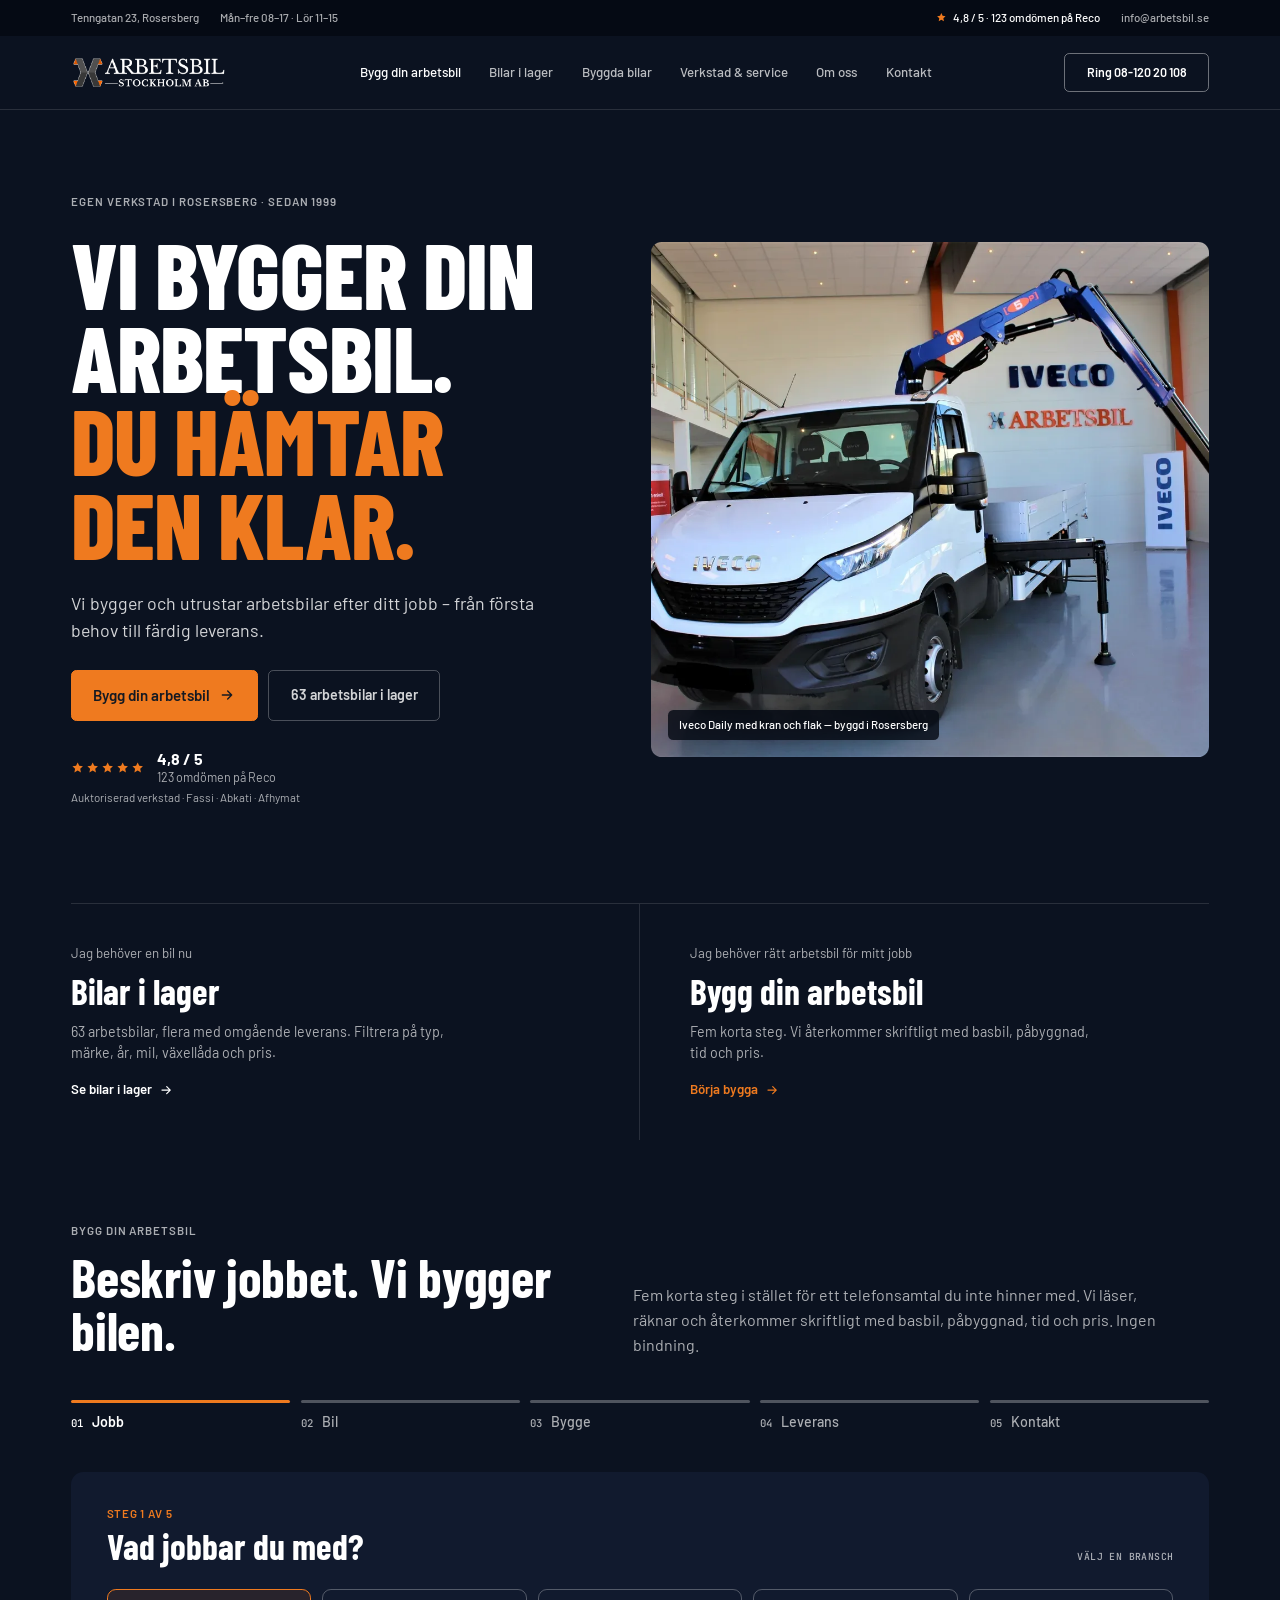
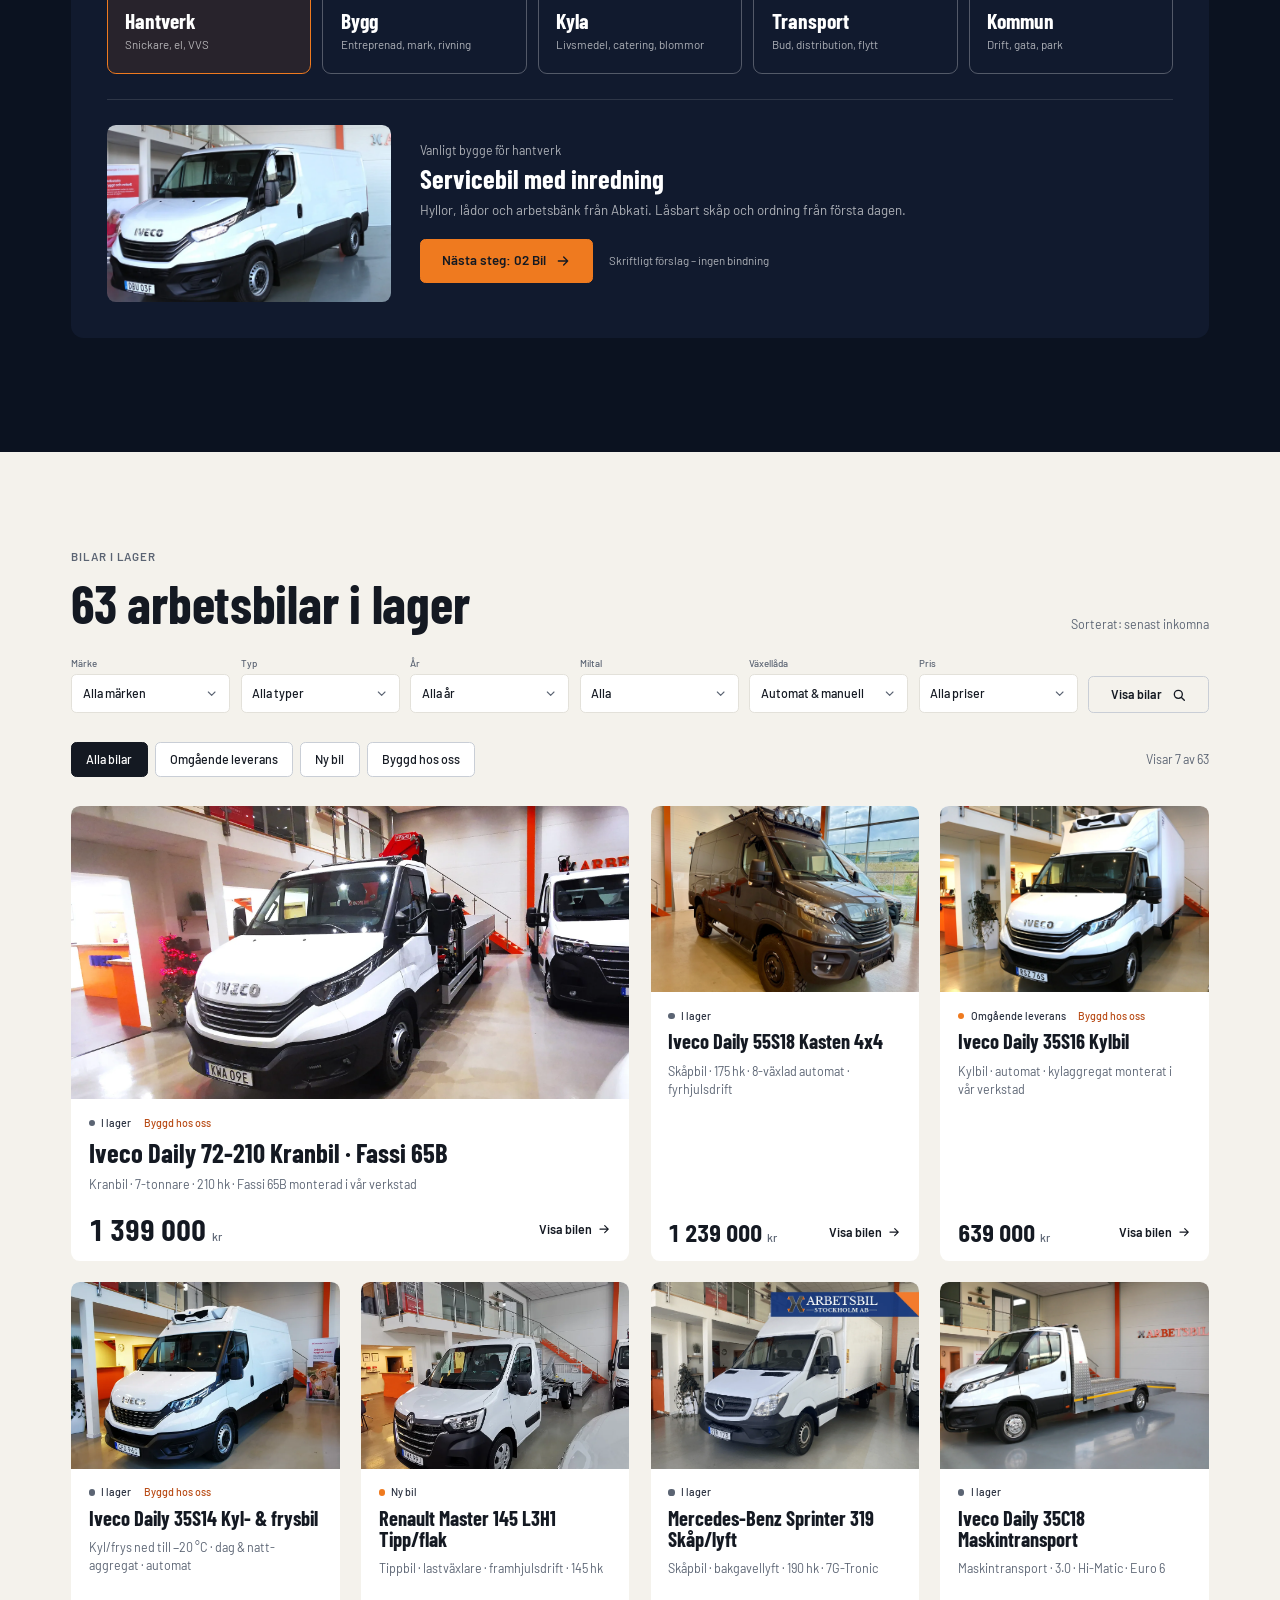
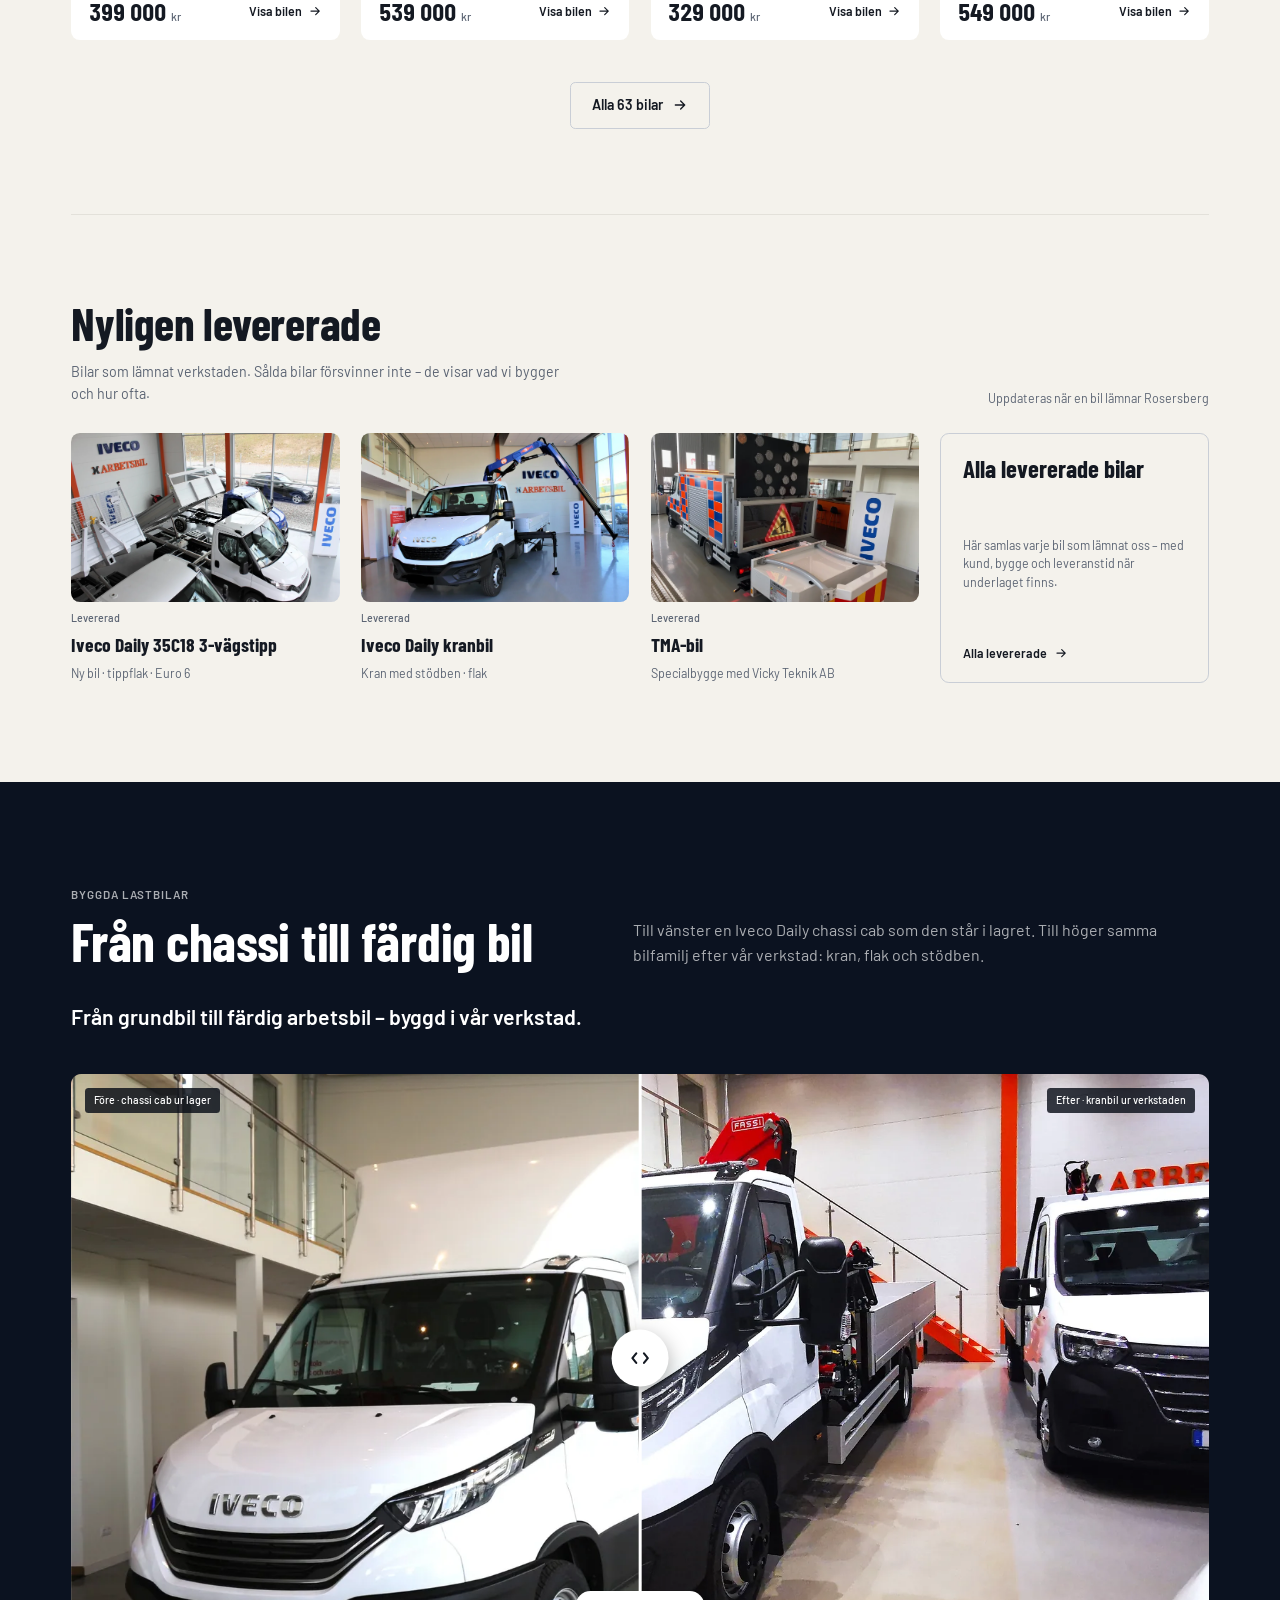
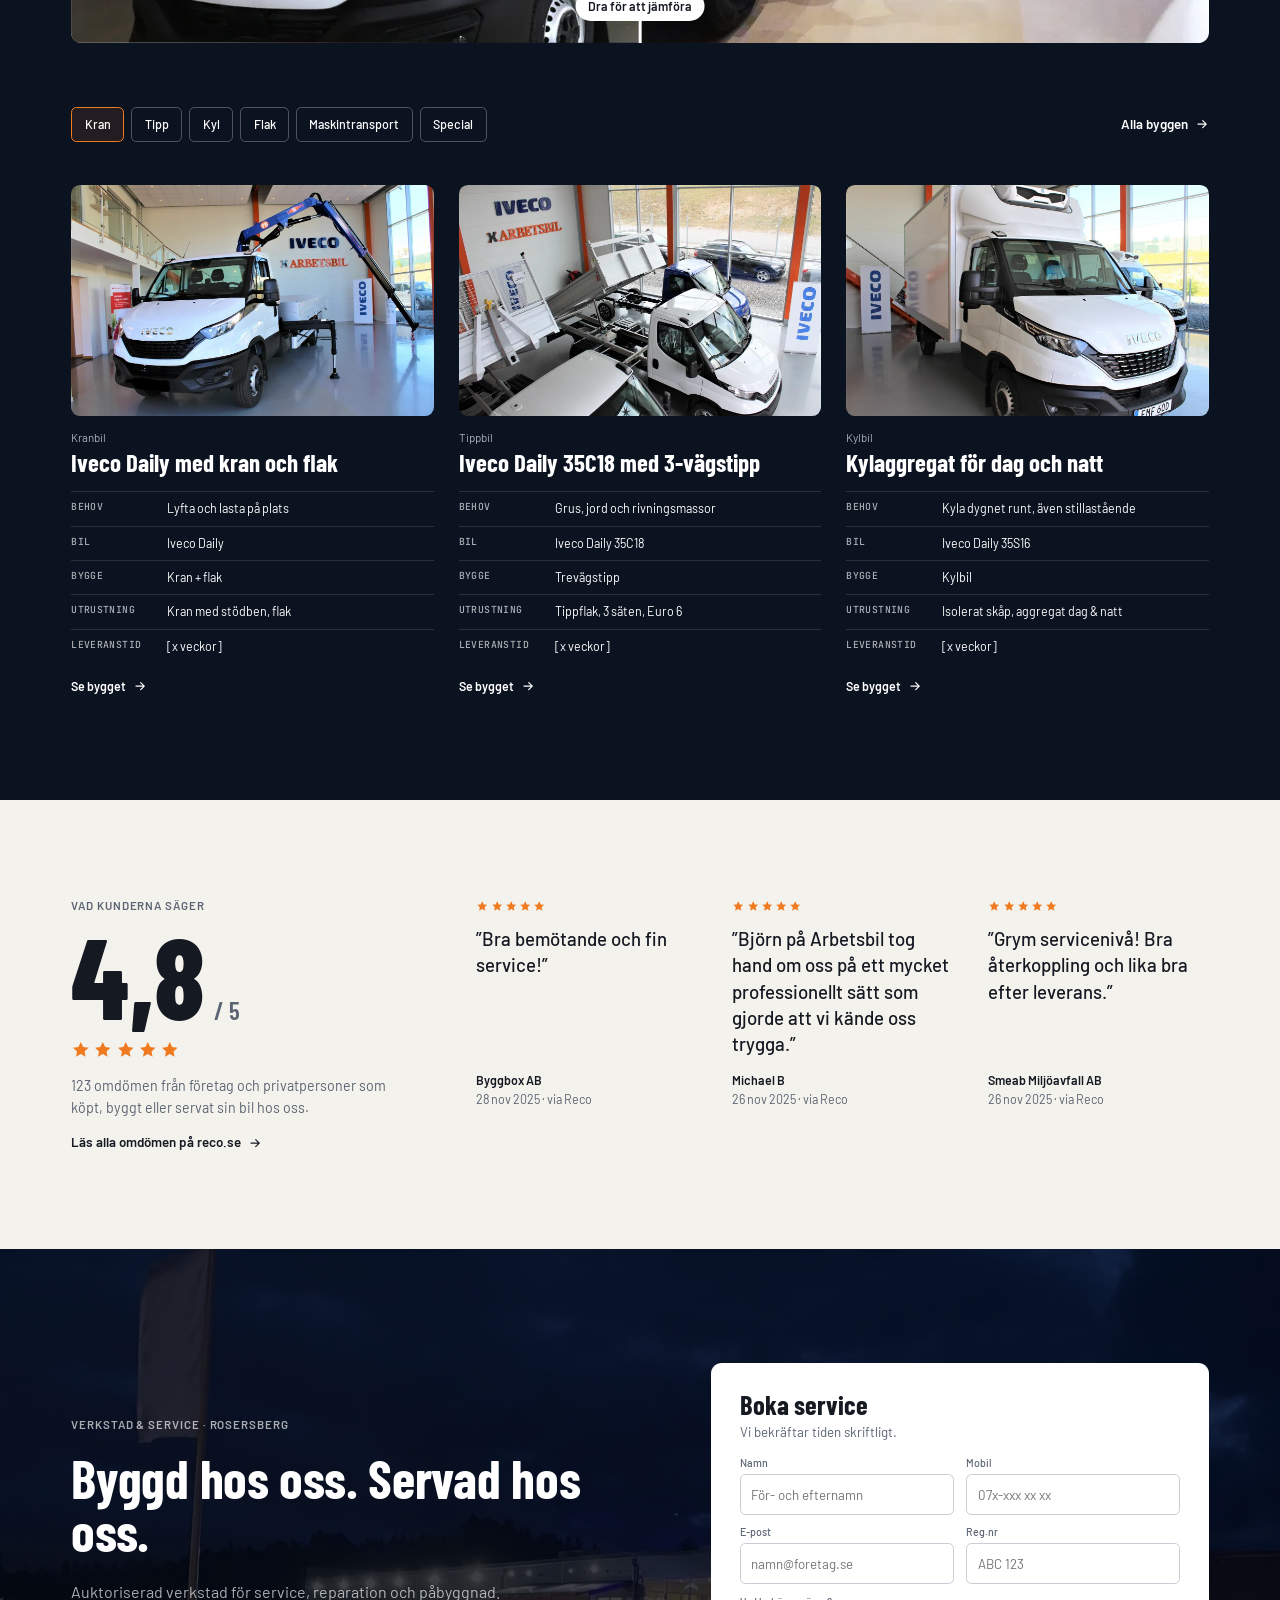
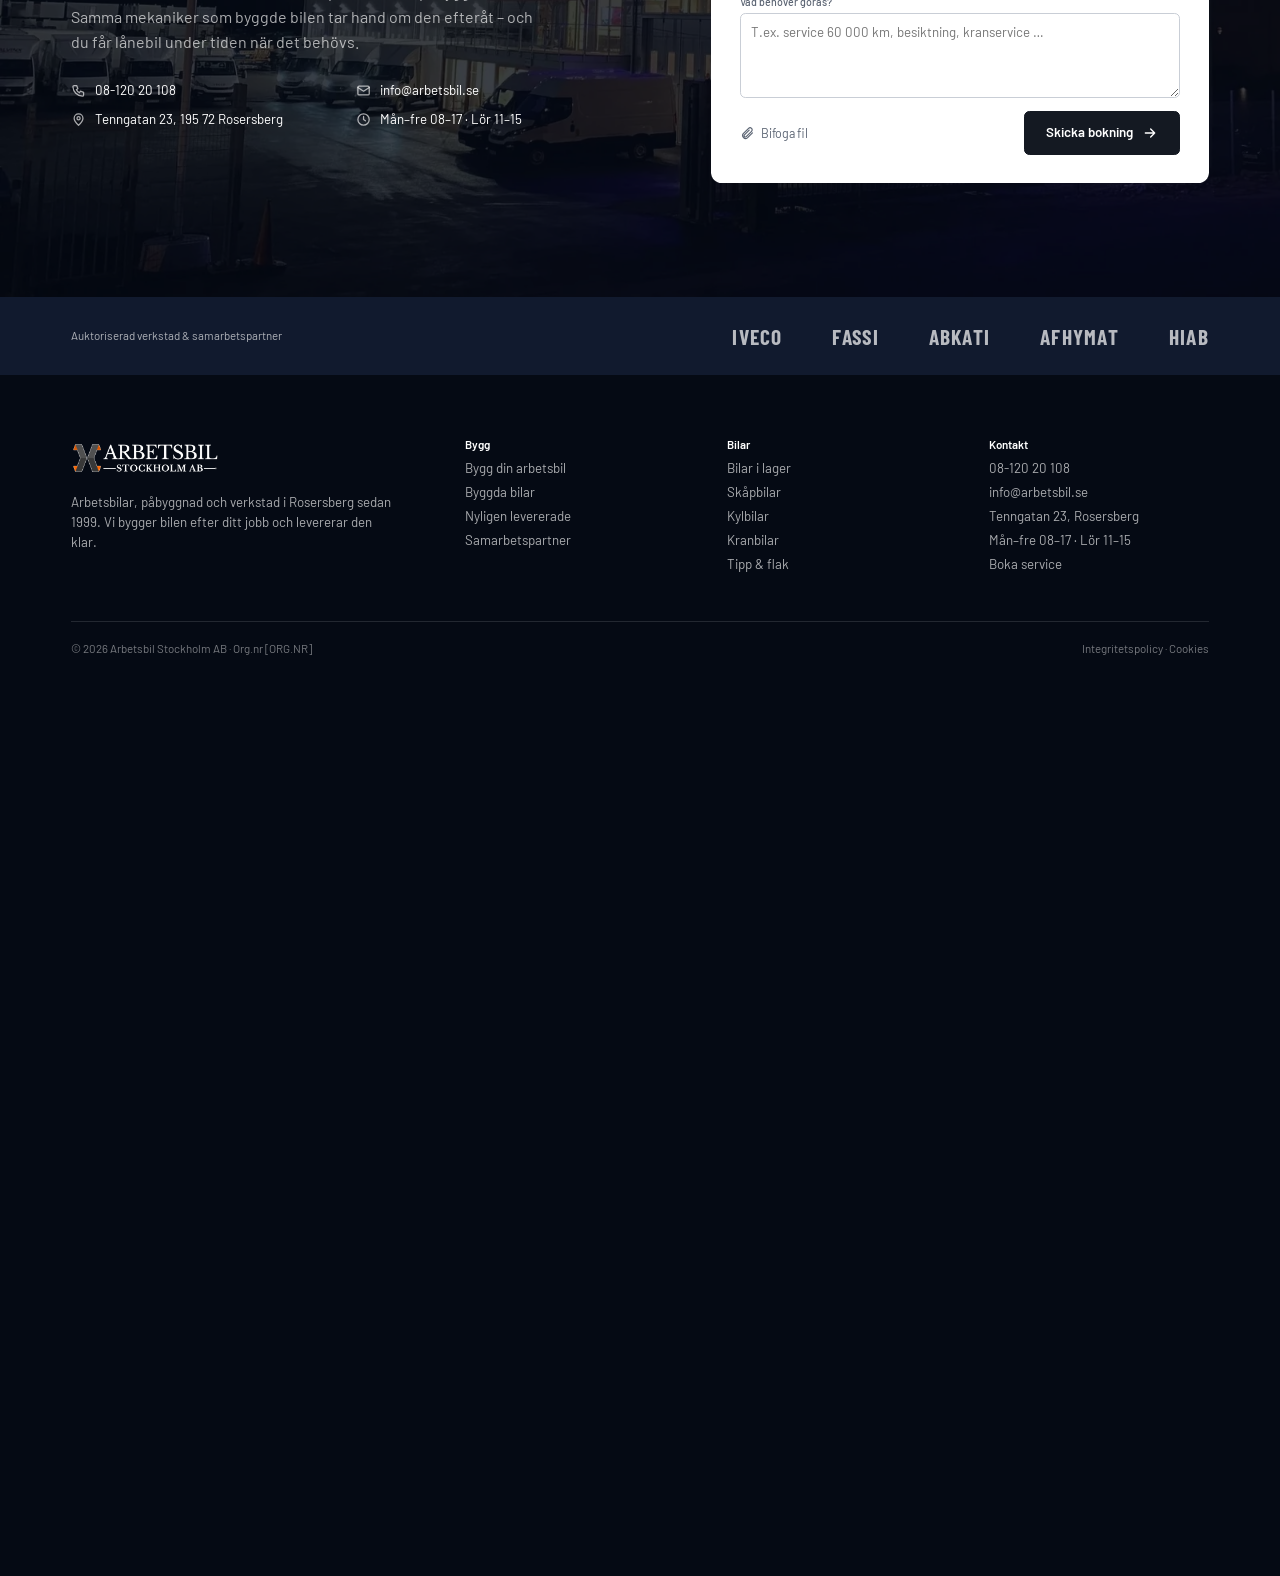
==== index.html @ fb9b5afd "Add Arbetsbil Stockholm concept prototype Static click-through prototype exported from the design ca" ====
<!doctype html>
<html lang="sv" data-w="1440" data-fit="max1">
<head>
<meta charset="utf-8">
<meta name="viewport" content="width=device-width, initial-scale=1">
<meta name="robots" content="noindex, nofollow">
<link rel="icon" href="data:,">
<title>Arbetsbil Stockholm – koncept</title>
<script>if(matchMedia('(max-width: 760px)').matches&&location.search.indexOf('desktop')<0)location.replace('mobil.html'+location.hash);</script>
<link href="https://fonts.googleapis.com/css2?family=Barlow+Condensed:wght@600;700;800&amp;family=Barlow:wght@400;500;600;700&amp;family=JetBrains+Mono:wght@500&amp;display=swap" rel="stylesheet">
<style>
body{margin:0;font-family:Barlow, 'Helvetica Neue', Arial, sans-serif;background:#0b1220;color:#fff;-webkit-font-smoothing:antialiased}
a{color:inherit;text-decoration:none}a:hover{color:#ef7a1f}
button{font-family:inherit;cursor:pointer}input,select,textarea{font-family:inherit}
.root>*{flex-shrink:0}.root>.grow{flex-grow:1}
.tile{min-height:96px;padding:18px 20px;border-radius:10px;border:1px solid rgba(255,255,255,0.28);background:transparent;color:#fff;text-align:left;display:flex;flex-direction:column;gap:6px;justify-content:center}
.tile:hover{border-color:#fff}.tile.on{border-color:#ef7a1f;background:rgba(239,122,31,0.10)}
.tile .t{font:700 24px/1 'Barlow Condensed', 'Arial Narrow', sans-serif}.tile .d{font:400 13px/1.4 Barlow, 'Helvetica Neue', Arial, sans-serif;color:rgba(255,255,255,0.66)}
.chip{height:40px;padding:0 16px;border-radius:6px;border:1px solid #c9ced6;background:#fff;color:#141922;font:500 14px/1 Barlow, 'Helvetica Neue', Arial, sans-serif;display:inline-flex;align-items:center;gap:8px;white-space:nowrap}
.chip:hover{border-color:#141922}.chip.on{background:#141922;border-color:#141922;color:#fff}
.mchip{height:40px;padding:0 14px;border-radius:6px;border:1px solid rgba(255,255,255,0.28);background:transparent;color:#fff;font:500 14px/1 Barlow, 'Helvetica Neue', Arial, sans-serif;display:inline-flex;align-items:center;white-space:nowrap}
.mchip.on{border-color:#ef7a1f;background:rgba(239,122,31,0.12)}
.lchip{height:38px;padding:0 14px;border-radius:6px;border:1px solid #c9ced6;background:#fff;color:#141922;font:500 13px/1 Barlow, 'Helvetica Neue', Arial, sans-serif;display:inline-flex;align-items:center;white-space:nowrap}
.lchip.on{background:#141922;border-color:#141922;color:#fff}
.cmp{-webkit-appearance:none;appearance:none;position:absolute;inset:0;width:100%;height:100%;opacity:0;background:transparent;margin:0;cursor:ew-resize;z-index:2}
</style>
<style>body{margin:0;display:flex;justify-content:center;background:#050a14}</style>
</head>
<body>
<div class="root" style="width: 1440px; height: 7976px; background: #050a14; display: flex; flex-direction: column; overflow: hidden; font-family: Barlow, 'Helvetica Neue', Arial, sans-serif;"><div style="height: 40px; background: #050a14; color: rgba(255,255,255,0.66); display: flex; align-items: center; justify-content: space-between; padding: 0 80px; font: 500 13px/1 Barlow, 'Helvetica Neue', Arial, sans-serif; box-sizing: border-box;"><div style="display: flex; gap: 24px; align-items: center;"><span>Tenngatan 23, Rosersberg</span><span>Mån–fre 08–17 · Lör 11–15</span></div><div style="display: flex; gap: 24px; align-items: center;"><span style="display: inline-flex; gap: 7px; align-items: center; color: #fff;"><svg width="12" height="12" viewBox="0 0 24 24" fill="#ef7a1f" aria-hidden="true"><path d="M12 2.5l2.9 6.1 6.6.8-4.9 4.6 1.3 6.6L12 17.3l-5.9 3.3 1.3-6.6L2.5 9.4l6.6-.8z"/></svg> 4,8 / 5 · 123 omdömen på Reco</span><a href="#">info@arbetsbil.se</a></div></div><div style="height: 84px; background: #0b1220; display: flex; align-items: center; justify-content: space-between; padding: 0 80px; box-sizing: border-box; border-bottom: 1px solid rgba(255,255,255,0.12);"><a href="#" style="display: inline-flex; align-items: center;"><img src="img/logo.png" alt="Arbetsbil Stockholm AB" style="height: 44px; width: auto; display: block;"></a><nav style="display: flex; gap: 32px; align-items: center;"><a href="#" style="color: #fff; font: 500 15px/1 Barlow, 'Helvetica Neue', Arial, sans-serif;">Bygg din arbetsbil</a><a href="#" style="color: rgba(255,255,255,0.72); font: 500 15px/1 Barlow, 'Helvetica Neue', Arial, sans-serif;">Bilar i lager</a><a href="#" style="color: rgba(255,255,255,0.72); font: 500 15px/1 Barlow, 'Helvetica Neue', Arial, sans-serif;">Byggda bilar</a><a href="#" style="color: rgba(255,255,255,0.72); font: 500 15px/1 Barlow, 'Helvetica Neue', Arial, sans-serif;">Verkstad &amp; service</a><a href="#" style="color: rgba(255,255,255,0.72); font: 500 15px/1 Barlow, 'Helvetica Neue', Arial, sans-serif;">Om oss</a><a href="#" style="color: rgba(255,255,255,0.72); font: 500 15px/1 Barlow, 'Helvetica Neue', Arial, sans-serif;">Kontakt</a></nav><a href="#" style="display: inline-flex; align-items: center; justify-content: center; gap: 10px; height: 44px; padding: 0 24px; border-radius: 6px; font: 600 14px/1 Barlow, 'Helvetica Neue', Arial, sans-serif; box-sizing: border-box; background: transparent; color: #fff; border: 1px solid rgba(255,255,255,0.4);">Ring 08-120 20 108</a></div><section style="background: #0b1220; padding: 96px 80px 112px; box-sizing: border-box; position: relative; "><div style="display: grid; grid-template-columns: 580px minmax(0, 1fr); gap: 72px; align-items: center;"><div style="display: flex; flex-direction: column; gap: 28px;"><div style="font: 600 13px/1 Barlow, 'Helvetica Neue', Arial, sans-serif; letter-spacing: 0.08em; text-transform: uppercase; color: rgba(255,255,255,0.66);">Egen verkstad i Rosersberg · sedan 1999</div><h1 style="margin: 0; font: 800 104px/0.9 'Barlow Condensed', 'Arial Narrow', sans-serif; text-transform: uppercase; letter-spacing: -0.01em; color: #fff;">Vi bygger din arbetsbil.<br><span style="color: #ef7a1f;">Du hämtar den klar.</span></h1><p style="margin: 0; max-width: 540px; font: 400 20px/1.55 Barlow, 'Helvetica Neue', Arial, sans-serif; color: rgba(255,255,255,0.82);">Vi bygger och utrustar arbetsbilar efter ditt jobb – från första behov till färdig leverans.</p><div style="display: flex; gap: 12px;"><a href="#bygg" style="display: inline-flex; align-items: center; justify-content: center; gap: 10px; height: 58px; padding: 0 24px; border-radius: 6px; font: 600 17px/1 Barlow, 'Helvetica Neue', Arial, sans-serif; box-sizing: border-box; background: #ef7a1f; color: #141922; border: 1px solid #ef7a1f;">Bygg din arbetsbil<svg width="18" height="18" viewBox="0 0 24 24" fill="none" stroke="currentColor" stroke-width="2" stroke-linecap="round" stroke-linejoin="round" aria-hidden="true"><path d="M5 12h14M13 6l6 6-6 6"/></svg></a><a href="#lager" style="display: inline-flex; align-items: center; justify-content: center; gap: 10px; height: 58px; padding: 0 24px; border-radius: 6px; font: 600 16px/1 Barlow, 'Helvetica Neue', Arial, sans-serif; box-sizing: border-box; background: transparent; color: rgba(255,255,255,0.82); border: 1px solid rgba(255,255,255,0.26);">63 arbetsbilar i lager</a></div><div style="display: flex; flex-direction: column; gap: 10px; padding-top: 6px;"><div style="display: flex; align-items: center; gap: 14px;"><span style="display: inline-flex; gap: 2px;"><svg width="15" height="15" viewBox="0 0 24 24" fill="#ef7a1f" aria-hidden="true"><path d="M12 2.5l2.9 6.1 6.6.8-4.9 4.6 1.3 6.6L12 17.3l-5.9 3.3 1.3-6.6L2.5 9.4l6.6-.8z"/></svg><svg width="15" height="15" viewBox="0 0 24 24" fill="#ef7a1f" aria-hidden="true"><path d="M12 2.5l2.9 6.1 6.6.8-4.9 4.6 1.3 6.6L12 17.3l-5.9 3.3 1.3-6.6L2.5 9.4l6.6-.8z"/></svg><svg width="15" height="15" viewBox="0 0 24 24" fill="#ef7a1f" aria-hidden="true"><path d="M12 2.5l2.9 6.1 6.6.8-4.9 4.6 1.3 6.6L12 17.3l-5.9 3.3 1.3-6.6L2.5 9.4l6.6-.8z"/></svg><svg width="15" height="15" viewBox="0 0 24 24" fill="#ef7a1f" aria-hidden="true"><path d="M12 2.5l2.9 6.1 6.6.8-4.9 4.6 1.3 6.6L12 17.3l-5.9 3.3 1.3-6.6L2.5 9.4l6.6-.8z"/></svg><svg width="15" height="15" viewBox="0 0 24 24" fill="#ef7a1f" aria-hidden="true"><path d="M12 2.5l2.9 6.1 6.6.8-4.9 4.6 1.3 6.6L12 17.3l-5.9 3.3 1.3-6.6L2.5 9.4l6.6-.8z"/></svg></span><span style="display: flex; flex-direction: column; gap: 4px;"><span style="font: 700 18px/1 Barlow, 'Helvetica Neue', Arial, sans-serif; color: #fff;">4,8 / 5</span><span style="font: 400 14px/1 Barlow, 'Helvetica Neue', Arial, sans-serif; color: rgba(255,255,255,0.66);">123 omdömen på Reco</span></span></div><span style="font: 400 13px/1 Barlow, 'Helvetica Neue', Arial, sans-serif; color: rgba(255,255,255,0.66);">Auktoriserad verkstad · Fassi · Abkati · Afhymat</span></div></div><div style="position: relative; height: 580px; border-radius: 12px; overflow: hidden; background: #000;"><img src="img/case-kran.webp" alt="Iveco Daily med kran och flak i Arbetsbils showroom" style="width: 100%; height: 100%; object-fit: cover; display: block;"><span style="position: absolute; left: 20px; bottom: 20px; background: rgba(5,10,20,0.82); color: #fff; padding: 10px 12px; border-radius: 6px; font: 500 13px/1 Barlow, 'Helvetica Neue', Arial, sans-serif;">Iveco Daily med kran och flak — byggd i Rosersberg</span></div></div></section><section style="background: #0b1220; padding: 0 80px 96px; box-sizing: border-box; position: relative; "><div style="display: grid; grid-template-columns: 1fr 1fr; border-top: 1px solid rgba(255,255,255,0.12);"><a href="#lager" style="display: flex; flex-direction: column; gap: 14px; padding: 48px 56px 48px 0; border-right: 1px solid rgba(255,255,255,0.12); color: #fff;"><span style="font: 400 15px/1 Barlow, 'Helvetica Neue', Arial, sans-serif; color: rgba(255,255,255,0.66);">Jag behöver en bil nu</span><span style="font: 700 40px/1 'Barlow Condensed', 'Arial Narrow', sans-serif;">Bilar i lager</span><span style="font: 400 16px/1.5 Barlow, 'Helvetica Neue', Arial, sans-serif; color: rgba(255,255,255,0.66); max-width: 460px;">63 arbetsbilar, flera med omgående leverans. Filtrera på typ, märke, år, mil, växellåda och pris.</span><span style="margin-top: 8px; display: inline-flex; align-items: center; gap: 8px; font: 600 15px/1 Barlow, 'Helvetica Neue', Arial, sans-serif;">Se bilar i lager <svg width="16" height="16" viewBox="0 0 24 24" fill="none" stroke="currentColor" stroke-width="2" stroke-linecap="round" stroke-linejoin="round" aria-hidden="true"><path d="M5 12h14M13 6l6 6-6 6"/></svg></span></a><a href="#bygg" style="display: flex; flex-direction: column; gap: 14px; padding: 48px 0 48px 56px; color: #fff;"><span style="font: 400 15px/1 Barlow, 'Helvetica Neue', Arial, sans-serif; color: rgba(255,255,255,0.66);">Jag behöver rätt arbetsbil för mitt jobb</span><span style="font: 700 40px/1 'Barlow Condensed', 'Arial Narrow', sans-serif;">Bygg din arbetsbil</span><span style="font: 400 16px/1.5 Barlow, 'Helvetica Neue', Arial, sans-serif; color: rgba(255,255,255,0.66); max-width: 460px;">Fem korta steg. Vi återkommer skriftligt med basbil, påbyggnad, tid och pris.</span><span style="margin-top: 8px; display: inline-flex; align-items: center; gap: 8px; font: 600 15px/1 Barlow, 'Helvetica Neue', Arial, sans-serif; color: #ef7a1f;">Börja bygga <svg width="16" height="16" viewBox="0 0 24 24" fill="none" stroke="currentColor" stroke-width="2" stroke-linecap="round" stroke-linejoin="round" aria-hidden="true"><path d="M5 12h14M13 6l6 6-6 6"/></svg></span></a></div></section><section style="background: #0b1220; padding: 0 80px 128px; box-sizing: border-box; position: relative; "><div id="bygg" style="display: flex; flex-direction: column; gap: 48px;"><div style="display: grid; grid-template-columns: 560px minmax(0, 1fr); gap: 72px; align-items: end;"><div style="display: flex; flex-direction: column; gap: 16px;"><div style="font: 600 13px/1 Barlow, 'Helvetica Neue', Arial, sans-serif; letter-spacing: 0.08em; text-transform: uppercase; color: rgba(255,255,255,0.66);">Bygg din arbetsbil</div><h2 style="margin: 0; font: 700 60px/1 'Barlow Condensed', 'Arial Narrow', sans-serif; letter-spacing: -0.005em; color: #fff;">Beskriv jobbet. Vi bygger bilen.</h2></div><p style="margin: 0; max-width: 620px; font: 400 18px/1.55 Barlow, 'Helvetica Neue', Arial, sans-serif; color: rgba(255,255,255,0.66);">Fem korta steg i stället för ett telefonsamtal du inte hinner med. Vi läser, räknar och återkommer skriftligt med basbil, påbyggnad, tid och pris. Ingen bindning.</p></div><ol aria-label="Steg i byggaren" style="margin: 0; padding: 0; list-style: none; display: grid; grid-template-columns: repeat(5, minmax(0, 1fr)); gap: 12px;"><li style="display: flex; flex-direction: column; gap: 14px;"><span style="height: 3px; border-radius: 2px; background: #ef7a1f;"></span><span style="display: flex; gap: 10px; align-items: baseline; color: #fff;"><span style="font: 500 12px/1 'JetBrains Mono', Consolas, monospace;">01</span><span style="font: 600 16px/1 Barlow, 'Helvetica Neue', Arial, sans-serif;">Jobb</span></span></li><li style="display: flex; flex-direction: column; gap: 14px;"><span style="height: 3px; border-radius: 2px; background: rgba(255,255,255,0.28);"></span><span style="display: flex; gap: 10px; align-items: baseline; color: rgba(255,255,255,0.66);"><span style="font: 500 12px/1 'JetBrains Mono', Consolas, monospace;">02</span><span style="font: 500 16px/1 Barlow, 'Helvetica Neue', Arial, sans-serif;">Bil</span></span></li><li style="display: flex; flex-direction: column; gap: 14px;"><span style="height: 3px; border-radius: 2px; background: rgba(255,255,255,0.28);"></span><span style="display: flex; gap: 10px; align-items: baseline; color: rgba(255,255,255,0.66);"><span style="font: 500 12px/1 'JetBrains Mono', Consolas, monospace;">03</span><span style="font: 500 16px/1 Barlow, 'Helvetica Neue', Arial, sans-serif;">Bygge</span></span></li><li style="display: flex; flex-direction: column; gap: 14px;"><span style="height: 3px; border-radius: 2px; background: rgba(255,255,255,0.28);"></span><span style="display: flex; gap: 10px; align-items: baseline; color: rgba(255,255,255,0.66);"><span style="font: 500 12px/1 'JetBrains Mono', Consolas, monospace;">04</span><span style="font: 500 16px/1 Barlow, 'Helvetica Neue', Arial, sans-serif;">Leverans</span></span></li><li style="display: flex; flex-direction: column; gap: 14px;"><span style="height: 3px; border-radius: 2px; background: rgba(255,255,255,0.28);"></span><span style="display: flex; gap: 10px; align-items: baseline; color: rgba(255,255,255,0.66);"><span style="font: 500 12px/1 'JetBrains Mono', Consolas, monospace;">05</span><span style="font: 500 16px/1 Barlow, 'Helvetica Neue', Arial, sans-serif;">Kontakt</span></span></li></ol><div style="background: #111a2e; border-radius: 14px; padding: 40px; display: flex; flex-direction: column; gap: 28px;"><div style="display: flex; align-items: flex-end; justify-content: space-between; gap: 16px;"><div style="display: flex; flex-direction: column; gap: 10px;"><span style="font: 600 13px/1 Barlow, 'Helvetica Neue', Arial, sans-serif; letter-spacing: 0.06em; text-transform: uppercase; color: #ef7a1f;">Steg 1 av 5</span><span style="font: 700 40px/1 'Barlow Condensed', 'Arial Narrow', sans-serif;">Vad jobbar du med?</span></div><span style="font: 500 11px/1.4 'JetBrains Mono', Consolas, monospace; letter-spacing: 0.04em; color: rgba(255,255,255,0.66);">VÄLJ EN BRANSCH</span></div><div style="display: grid; grid-template-columns: repeat(5, minmax(0, 1fr)); gap: 12px;"><button type="button" class="tile on" data-persona="hantverk"><span class="t">Hantverk</span><span class="d">Snickare, el, VVS</span></button><button type="button" class="tile" data-persona="bygg"><span class="t">Bygg</span><span class="d">Entreprenad, mark, rivning</span></button><button type="button" class="tile" data-persona="kyla"><span class="t">Kyla</span><span class="d">Livsmedel, catering, blommor</span></button><button type="button" class="tile" data-persona="transport"><span class="t">Transport</span><span class="d">Bud, distribution, flytt</span></button><button type="button" class="tile" data-persona="kommun"><span class="t">Kommun</span><span class="d">Drift, gata, park</span></button></div><div style="display: grid; grid-template-columns: 320px minmax(0, 1fr); gap: 32px; align-items: center; padding-top: 28px; border-top: 1px solid rgba(255,255,255,0.12);"><div style="height: 200px; border-radius: 10px; overflow: hidden; background: #000;"><img src="img/case-service.webp" alt="Servicebil med inredning" data-bind-src="sel.img" style="width: 100%; height: 100%; object-fit: cover; display: block;"></div><div style="display: flex; flex-direction: column; gap: 10px;"><span style="font: 400 14px/1 Barlow, 'Helvetica Neue', Arial, sans-serif; color: rgba(255,255,255,0.66);">Vanligt bygge för <span data-bind="sel.label">hantverk</span></span><span style="font: 700 30px/1 'Barlow Condensed', 'Arial Narrow', sans-serif;"><span data-bind="sel.build">Servicebil med inredning</span></span><span style="font: 400 15px/1.5 Barlow, 'Helvetica Neue', Arial, sans-serif; color: rgba(255,255,255,0.66); max-width: 560px;"><span data-bind="sel.desc">Hyllor, lådor och arbetsbänk från Abkati. Låsbart skåp och ordning från första dagen.</span></span><div style="display: flex; align-items: center; gap: 18px; padding-top: 10px;"><button type="button" style="display: inline-flex; align-items: center; justify-content: center; gap: 10px; height: 50px; padding: 0 24px; border-radius: 6px; font: 600 15px/1 Barlow, 'Helvetica Neue', Arial, sans-serif; box-sizing: border-box; background: #ef7a1f; color: #141922; border: 1px solid #ef7a1f;">Nästa steg: 02 Bil<svg width="18" height="18" viewBox="0 0 24 24" fill="none" stroke="currentColor" stroke-width="2" stroke-linecap="round" stroke-linejoin="round" aria-hidden="true"><path d="M5 12h14M13 6l6 6-6 6"/></svg></button><span style="font: 400 13px/1 Barlow, 'Helvetica Neue', Arial, sans-serif; color: rgba(255,255,255,0.66);">Skriftligt förslag – ingen bindning</span></div></div></div></div></div></section><section style="background: #f4f2ec; padding: 112px 80px 96px; box-sizing: border-box; position: relative; "><div id="lager" style="display: flex; flex-direction: column; gap: 32px;"><div style="display: flex; align-items: flex-end; justify-content: space-between; gap: 24px;"><div style="display: flex; flex-direction: column; gap: 16px;"><div style="font: 600 13px/1 Barlow, 'Helvetica Neue', Arial, sans-serif; letter-spacing: 0.08em; text-transform: uppercase; color: #5b6473;">Bilar i lager</div><h2 style="margin: 0; font: 700 60px/1 'Barlow Condensed', 'Arial Narrow', sans-serif; letter-spacing: -0.005em; color: #141922;">63 arbetsbilar i lager</h2></div><span style="font: 400 14px/1 Barlow, 'Helvetica Neue', Arial, sans-serif; color: #5b6473;">Sorterat: senast inkomna</span></div><div style="display: grid; grid-template-columns: repeat(6, minmax(0, 1fr)) auto; gap: 12px; align-items: end;"><label style="display: flex; flex-direction: column; gap: 6px; font: 500 11px/1 Barlow, 'Helvetica Neue', Arial, sans-serif; color: #5b6473;">Märke<span style="display: inline-flex; align-items: center; justify-content: space-between; height: 42px; padding: 0 12px; border: 1px solid #e3e1da; border-radius: 6px; font: 500 14px/1 Barlow, 'Helvetica Neue', Arial, sans-serif; color: #141922; background: #fff;">Alla märken <svg width="15" height="15" viewBox="0 0 24 24" fill="none" stroke="#5b6473" stroke-width="2" stroke-linecap="round" stroke-linejoin="round" aria-hidden="true"><path d="M6 9l6 6 6-6"/></svg></span></label><label style="display: flex; flex-direction: column; gap: 6px; font: 500 11px/1 Barlow, 'Helvetica Neue', Arial, sans-serif; color: #5b6473;">Typ<span style="display: inline-flex; align-items: center; justify-content: space-between; height: 42px; padding: 0 12px; border: 1px solid #e3e1da; border-radius: 6px; font: 500 14px/1 Barlow, 'Helvetica Neue', Arial, sans-serif; color: #141922; background: #fff;">Alla typer <svg width="15" height="15" viewBox="0 0 24 24" fill="none" stroke="#5b6473" stroke-width="2" stroke-linecap="round" stroke-linejoin="round" aria-hidden="true"><path d="M6 9l6 6 6-6"/></svg></span></label><label style="display: flex; flex-direction: column; gap: 6px; font: 500 11px/1 Barlow, 'Helvetica Neue', Arial, sans-serif; color: #5b6473;">År<span style="display: inline-flex; align-items: center; justify-content: space-between; height: 42px; padding: 0 12px; border: 1px solid #e3e1da; border-radius: 6px; font: 500 14px/1 Barlow, 'Helvetica Neue', Arial, sans-serif; color: #141922; background: #fff;">Alla år <svg width="15" height="15" viewBox="0 0 24 24" fill="none" stroke="#5b6473" stroke-width="2" stroke-linecap="round" stroke-linejoin="round" aria-hidden="true"><path d="M6 9l6 6 6-6"/></svg></span></label><label style="display: flex; flex-direction: column; gap: 6px; font: 500 11px/1 Barlow, 'Helvetica Neue', Arial, sans-serif; color: #5b6473;">Miltal<span style="display: inline-flex; align-items: center; justify-content: space-between; height: 42px; padding: 0 12px; border: 1px solid #e3e1da; border-radius: 6px; font: 500 14px/1 Barlow, 'Helvetica Neue', Arial, sans-serif; color: #141922; background: #fff;">Alla <svg width="15" height="15" viewBox="0 0 24 24" fill="none" stroke="#5b6473" stroke-width="2" stroke-linecap="round" stroke-linejoin="round" aria-hidden="true"><path d="M6 9l6 6 6-6"/></svg></span></label><label style="display: flex; flex-direction: column; gap: 6px; font: 500 11px/1 Barlow, 'Helvetica Neue', Arial, sans-serif; color: #5b6473;">Växellåda<span style="display: inline-flex; align-items: center; justify-content: space-between; height: 42px; padding: 0 12px; border: 1px solid #e3e1da; border-radius: 6px; font: 500 14px/1 Barlow, 'Helvetica Neue', Arial, sans-serif; color: #141922; background: #fff;">Automat &amp; manuell <svg width="15" height="15" viewBox="0 0 24 24" fill="none" stroke="#5b6473" stroke-width="2" stroke-linecap="round" stroke-linejoin="round" aria-hidden="true"><path d="M6 9l6 6 6-6"/></svg></span></label><label style="display: flex; flex-direction: column; gap: 6px; font: 500 11px/1 Barlow, 'Helvetica Neue', Arial, sans-serif; color: #5b6473;">Pris<span style="display: inline-flex; align-items: center; justify-content: space-between; height: 42px; padding: 0 12px; border: 1px solid #e3e1da; border-radius: 6px; font: 500 14px/1 Barlow, 'Helvetica Neue', Arial, sans-serif; color: #141922; background: #fff;">Alla priser <svg width="15" height="15" viewBox="0 0 24 24" fill="none" stroke="#5b6473" stroke-width="2" stroke-linecap="round" stroke-linejoin="round" aria-hidden="true"><path d="M6 9l6 6 6-6"/></svg></span></label><a href="#lager" style="display: inline-flex; align-items: center; justify-content: center; gap: 10px; height: 42px; padding: 0 24px; border-radius: 6px; font: 600 14px/1 Barlow, 'Helvetica Neue', Arial, sans-serif; box-sizing: border-box; background: transparent; color: #141922; border: 1px solid #c9ced6;">Visa bilar<svg width="18" height="18" viewBox="0 0 24 24" fill="none" stroke="currentColor" stroke-width="2" stroke-linecap="round" stroke-linejoin="round" aria-hidden="true"><circle cx="11" cy="11" r="6"/><path d="M20 20l-4.3-4.3"/></svg></a></div><div style="display: flex; align-items: center; justify-content: space-between; gap: 16px;"><div style="display: flex; gap: 8px; flex-wrap: wrap;"><button type="button" class="chip on" data-chip="alla">Alla bilar</button><button type="button" class="chip" data-chip="omg">Omgående leverans</button><button type="button" class="chip" data-chip="ny">Ny bil</button><button type="button" class="chip" data-chip="byggd">Byggd hos oss</button></div><span style="font: 400 14px/1 Barlow, 'Helvetica Neue', Arial, sans-serif; color: #5b6473;">Visar 7 av 63</span></div><div style="display: grid; grid-template-columns: repeat(4, minmax(0, 1fr)); gap: 24px;"><a href="#" style="grid-column: span 2; display: flex; flex-direction: column; background: #fff; border-radius: 10px; overflow: hidden; color: #141922;"><div style="height: 330px; background: #f4f2ec;"><img src="img/hero-kran.webp" alt="Iveco Daily 72-210 Kranbil · Fassi 65B" style="width: 100%; height: 100%; object-fit: cover; display: block;"></div><div style="padding: 20px 20px 18px; display: flex; flex-direction: column; gap: 10px; flex-grow: 1;"><div style="display: flex; gap: 14px; align-items: center; min-height: 14px;"><span style="display: inline-flex; align-items: center; gap: 7px; font: 500 12px/1 Barlow, 'Helvetica Neue', Arial, sans-serif; color: #2a3140;"><span style="width: 7px; height: 7px; border-radius: 50%; background: #5b6473;"></span>I lager</span><span style="font: 500 12px/1 Barlow, 'Helvetica Neue', Arial, sans-serif; color: #b84a14;">Byggd hos oss</span></div><div style="font: 700 30px/1.05 'Barlow Condensed', 'Arial Narrow', sans-serif;">Iveco Daily 72-210 Kranbil · Fassi 65B</div><div style="font: 400 14px/1.45 Barlow, 'Helvetica Neue', Arial, sans-serif; color: #5b6473;">Kranbil · 7-tonnare · 210 hk · Fassi 65B monterad i vår verkstad</div><div style="margin-top: auto; padding-top: 14px; display: flex; align-items: center; justify-content: space-between;"><span style="font: 700 34px/1 'Barlow Condensed', 'Arial Narrow', sans-serif; color: #141922; font-variant-numeric: tabular-nums;">1 399 000 <span style="font: 500 13px/1 Barlow, 'Helvetica Neue', Arial, sans-serif; color: #5b6473;">kr</span></span><span style="display: inline-flex; align-items: center; gap: 6px; font: 600 14px/1 Barlow, 'Helvetica Neue', Arial, sans-serif; color: #141922;">Visa bilen <svg width="16" height="16" viewBox="0 0 24 24" fill="none" stroke="currentColor" stroke-width="2" stroke-linecap="round" stroke-linejoin="round" aria-hidden="true"><path d="M5 12h14M13 6l6 6-6 6"/></svg></span></div></div></a><a href="bil.html" style="display: flex; flex-direction: column; background: #fff; border-radius: 10px; overflow: hidden; color: #141922;"><div style="height: 210px; background: #f4f2ec;"><img src="img/v-kasten.webp" alt="Iveco Daily 55S18 Kasten 4x4" style="width: 100%; height: 100%; object-fit: cover; display: block;"></div><div style="padding: 20px 20px 18px; display: flex; flex-direction: column; gap: 10px; flex-grow: 1;"><div style="display: flex; gap: 14px; align-items: center; min-height: 14px;"><span style="display: inline-flex; align-items: center; gap: 7px; font: 500 12px/1 Barlow, 'Helvetica Neue', Arial, sans-serif; color: #2a3140;"><span style="width: 7px; height: 7px; border-radius: 50%; background: #5b6473;"></span>I lager</span></div><div style="font: 700 23px/1.05 'Barlow Condensed', 'Arial Narrow', sans-serif;">Iveco Daily 55S18 Kasten 4x4</div><div style="font: 400 14px/1.45 Barlow, 'Helvetica Neue', Arial, sans-serif; color: #5b6473;">Skåpbil · 175 hk · 8-växlad automat · fyrhjulsdrift</div><div style="margin-top: auto; padding-top: 14px; display: flex; align-items: center; justify-content: space-between;"><span style="font: 700 28px/1 'Barlow Condensed', 'Arial Narrow', sans-serif; color: #141922; font-variant-numeric: tabular-nums;">1 239 000 <span style="font: 500 13px/1 Barlow, 'Helvetica Neue', Arial, sans-serif; color: #5b6473;">kr</span></span><span style="display: inline-flex; align-items: center; gap: 6px; font: 600 14px/1 Barlow, 'Helvetica Neue', Arial, sans-serif; color: #141922;">Visa bilen <svg width="16" height="16" viewBox="0 0 24 24" fill="none" stroke="currentColor" stroke-width="2" stroke-linecap="round" stroke-linejoin="round" aria-hidden="true"><path d="M5 12h14M13 6l6 6-6 6"/></svg></span></div></div></a><a href="#" style="display: flex; flex-direction: column; background: #fff; border-radius: 10px; overflow: hidden; color: #141922;"><div style="height: 210px; background: #f4f2ec;"><img src="img/v-kylbil.webp" alt="Iveco Daily 35S16 Kylbil" style="width: 100%; height: 100%; object-fit: cover; display: block;"></div><div style="padding: 20px 20px 18px; display: flex; flex-direction: column; gap: 10px; flex-grow: 1;"><div style="display: flex; gap: 14px; align-items: center; min-height: 14px;"><span style="display: inline-flex; align-items: center; gap: 7px; font: 500 12px/1 Barlow, 'Helvetica Neue', Arial, sans-serif; color: #2a3140;"><span style="width: 7px; height: 7px; border-radius: 50%; background: #ef7a1f;"></span>Omgående leverans</span><span style="font: 500 12px/1 Barlow, 'Helvetica Neue', Arial, sans-serif; color: #b84a14;">Byggd hos oss</span></div><div style="font: 700 23px/1.05 'Barlow Condensed', 'Arial Narrow', sans-serif;">Iveco Daily 35S16 Kylbil</div><div style="font: 400 14px/1.45 Barlow, 'Helvetica Neue', Arial, sans-serif; color: #5b6473;">Kylbil · automat · kylaggregat monterat i vår verkstad</div><div style="margin-top: auto; padding-top: 14px; display: flex; align-items: center; justify-content: space-between;"><span style="font: 700 28px/1 'Barlow Condensed', 'Arial Narrow', sans-serif; color: #141922; font-variant-numeric: tabular-nums;">639 000 <span style="font: 500 13px/1 Barlow, 'Helvetica Neue', Arial, sans-serif; color: #5b6473;">kr</span></span><span style="display: inline-flex; align-items: center; gap: 6px; font: 600 14px/1 Barlow, 'Helvetica Neue', Arial, sans-serif; color: #141922;">Visa bilen <svg width="16" height="16" viewBox="0 0 24 24" fill="none" stroke="currentColor" stroke-width="2" stroke-linecap="round" stroke-linejoin="round" aria-hidden="true"><path d="M5 12h14M13 6l6 6-6 6"/></svg></span></div></div></a><a href="#" style="display: flex; flex-direction: column; background: #fff; border-radius: 10px; overflow: hidden; color: #141922;"><div style="height: 210px; background: #f4f2ec;"><img src="img/v-frys.webp" alt="Iveco Daily 35S14 Kyl- &amp; frysbil" style="width: 100%; height: 100%; object-fit: cover; display: block;"></div><div style="padding: 20px 20px 18px; display: flex; flex-direction: column; gap: 10px; flex-grow: 1;"><div style="display: flex; gap: 14px; align-items: center; min-height: 14px;"><span style="display: inline-flex; align-items: center; gap: 7px; font: 500 12px/1 Barlow, 'Helvetica Neue', Arial, sans-serif; color: #2a3140;"><span style="width: 7px; height: 7px; border-radius: 50%; background: #5b6473;"></span>I lager</span><span style="font: 500 12px/1 Barlow, 'Helvetica Neue', Arial, sans-serif; color: #b84a14;">Byggd hos oss</span></div><div style="font: 700 23px/1.05 'Barlow Condensed', 'Arial Narrow', sans-serif;">Iveco Daily 35S14 Kyl- &amp; frysbil</div><div style="font: 400 14px/1.45 Barlow, 'Helvetica Neue', Arial, sans-serif; color: #5b6473;">Kyl/frys ned till −20 °C · dag &amp; natt-aggregat · automat</div><div style="margin-top: auto; padding-top: 14px; display: flex; align-items: center; justify-content: space-between;"><span style="font: 700 28px/1 'Barlow Condensed', 'Arial Narrow', sans-serif; color: #141922; font-variant-numeric: tabular-nums;">399 000 <span style="font: 500 13px/1 Barlow, 'Helvetica Neue', Arial, sans-serif; color: #5b6473;">kr</span></span><span style="display: inline-flex; align-items: center; gap: 6px; font: 600 14px/1 Barlow, 'Helvetica Neue', Arial, sans-serif; color: #141922;">Visa bilen <svg width="16" height="16" viewBox="0 0 24 24" fill="none" stroke="currentColor" stroke-width="2" stroke-linecap="round" stroke-linejoin="round" aria-hidden="true"><path d="M5 12h14M13 6l6 6-6 6"/></svg></span></div></div></a><a href="#" style="display: flex; flex-direction: column; background: #fff; border-radius: 10px; overflow: hidden; color: #141922;"><div style="height: 210px; background: #f4f2ec;"><img src="img/v-tipp.webp" alt="Renault Master 145 L3H1 Tipp/flak" style="width: 100%; height: 100%; object-fit: cover; display: block;"></div><div style="padding: 20px 20px 18px; display: flex; flex-direction: column; gap: 10px; flex-grow: 1;"><div style="display: flex; gap: 14px; align-items: center; min-height: 14px;"><span style="display: inline-flex; align-items: center; gap: 7px; font: 500 12px/1 Barlow, 'Helvetica Neue', Arial, sans-serif; color: #2a3140;"><span style="width: 7px; height: 7px; border-radius: 50%; background: #ef7a1f;"></span>Ny bil</span></div><div style="font: 700 23px/1.05 'Barlow Condensed', 'Arial Narrow', sans-serif;">Renault Master 145 L3H1 Tipp/flak</div><div style="font: 400 14px/1.45 Barlow, 'Helvetica Neue', Arial, sans-serif; color: #5b6473;">Tippbil · lastväxlare · framhjulsdrift · 145 hk</div><div style="margin-top: auto; padding-top: 14px; display: flex; align-items: center; justify-content: space-between;"><span style="font: 700 28px/1 'Barlow Condensed', 'Arial Narrow', sans-serif; color: #141922; font-variant-numeric: tabular-nums;">539 000 <span style="font: 500 13px/1 Barlow, 'Helvetica Neue', Arial, sans-serif; color: #5b6473;">kr</span></span><span style="display: inline-flex; align-items: center; gap: 6px; font: 600 14px/1 Barlow, 'Helvetica Neue', Arial, sans-serif; color: #141922;">Visa bilen <svg width="16" height="16" viewBox="0 0 24 24" fill="none" stroke="currentColor" stroke-width="2" stroke-linecap="round" stroke-linejoin="round" aria-hidden="true"><path d="M5 12h14M13 6l6 6-6 6"/></svg></span></div></div></a><a href="#" style="display: flex; flex-direction: column; background: #fff; border-radius: 10px; overflow: hidden; color: #141922;"><div style="height: 210px; background: #f4f2ec;"><img src="img/v-sprinter.webp" alt="Mercedes-Benz Sprinter 319 Skåp/lyft" style="width: 100%; height: 100%; object-fit: cover; display: block;"></div><div style="padding: 20px 20px 18px; display: flex; flex-direction: column; gap: 10px; flex-grow: 1;"><div style="display: flex; gap: 14px; align-items: center; min-height: 14px;"><span style="display: inline-flex; align-items: center; gap: 7px; font: 500 12px/1 Barlow, 'Helvetica Neue', Arial, sans-serif; color: #2a3140;"><span style="width: 7px; height: 7px; border-radius: 50%; background: #5b6473;"></span>I lager</span></div><div style="font: 700 23px/1.05 'Barlow Condensed', 'Arial Narrow', sans-serif;">Mercedes-Benz Sprinter 319 Skåp/lyft</div><div style="font: 400 14px/1.45 Barlow, 'Helvetica Neue', Arial, sans-serif; color: #5b6473;">Skåpbil · bakgavellyft · 190 hk · 7G-Tronic</div><div style="margin-top: auto; padding-top: 14px; display: flex; align-items: center; justify-content: space-between;"><span style="font: 700 28px/1 'Barlow Condensed', 'Arial Narrow', sans-serif; color: #141922; font-variant-numeric: tabular-nums;">329 000 <span style="font: 500 13px/1 Barlow, 'Helvetica Neue', Arial, sans-serif; color: #5b6473;">kr</span></span><span style="display: inline-flex; align-items: center; gap: 6px; font: 600 14px/1 Barlow, 'Helvetica Neue', Arial, sans-serif; color: #141922;">Visa bilen <svg width="16" height="16" viewBox="0 0 24 24" fill="none" stroke="currentColor" stroke-width="2" stroke-linecap="round" stroke-linejoin="round" aria-hidden="true"><path d="M5 12h14M13 6l6 6-6 6"/></svg></span></div></div></a><a href="#" style="display: flex; flex-direction: column; background: #fff; border-radius: 10px; overflow: hidden; color: #141922;"><div style="height: 210px; background: #f4f2ec;"><img src="img/v-maskin.webp" alt="Iveco Daily 35C18 Maskintransport" style="width: 100%; height: 100%; object-fit: cover; display: block;"></div><div style="padding: 20px 20px 18px; display: flex; flex-direction: column; gap: 10px; flex-grow: 1;"><div style="display: flex; gap: 14px; align-items: center; min-height: 14px;"><span style="display: inline-flex; align-items: center; gap: 7px; font: 500 12px/1 Barlow, 'Helvetica Neue', Arial, sans-serif; color: #2a3140;"><span style="width: 7px; height: 7px; border-radius: 50%; background: #5b6473;"></span>I lager</span></div><div style="font: 700 23px/1.05 'Barlow Condensed', 'Arial Narrow', sans-serif;">Iveco Daily 35C18 Maskintransport</div><div style="font: 400 14px/1.45 Barlow, 'Helvetica Neue', Arial, sans-serif; color: #5b6473;">Maskintransport · 3.0 · Hi-Matic · Euro 6</div><div style="margin-top: auto; padding-top: 14px; display: flex; align-items: center; justify-content: space-between;"><span style="font: 700 28px/1 'Barlow Condensed', 'Arial Narrow', sans-serif; color: #141922; font-variant-numeric: tabular-nums;">549 000 <span style="font: 500 13px/1 Barlow, 'Helvetica Neue', Arial, sans-serif; color: #5b6473;">kr</span></span><span style="display: inline-flex; align-items: center; gap: 6px; font: 600 14px/1 Barlow, 'Helvetica Neue', Arial, sans-serif; color: #141922;">Visa bilen <svg width="16" height="16" viewBox="0 0 24 24" fill="none" stroke="currentColor" stroke-width="2" stroke-linecap="round" stroke-linejoin="round" aria-hidden="true"><path d="M5 12h14M13 6l6 6-6 6"/></svg></span></div></div></a></div><div style="display: flex; justify-content: center; padding-top: 16px;"><a href="#" style="display: inline-flex; align-items: center; justify-content: center; gap: 10px; height: 52px; padding: 0 24px; border-radius: 6px; font: 600 16px/1 Barlow, 'Helvetica Neue', Arial, sans-serif; box-sizing: border-box; background: transparent; color: #141922; border: 1px solid #c9ced6;">Alla 63 bilar<svg width="18" height="18" viewBox="0 0 24 24" fill="none" stroke="currentColor" stroke-width="2" stroke-linecap="round" stroke-linejoin="round" aria-hidden="true"><path d="M5 12h14M13 6l6 6-6 6"/></svg></a></div></div></section><section style="background: #f4f2ec; padding: 0 80px 112px; box-sizing: border-box; position: relative; "><div style="display: flex; flex-direction: column; gap: 32px; padding-top: 96px; border-top: 1px solid #e3e1da;"><div style="display: flex; align-items: flex-end; justify-content: space-between;"><div style="display: flex; flex-direction: column; gap: 16px;"><h2 style="margin: 0; font: 700 52px/1 'Barlow Condensed', 'Arial Narrow', sans-serif; letter-spacing: -0.005em; color: #141922;">Nyligen levererade</h2><p style="margin: 0; max-width: 560px; font: 400 16px/1.55 Barlow, 'Helvetica Neue', Arial, sans-serif; color: #5b6473;">Bilar som lämnat verkstaden. Sålda bilar försvinner inte – de visar vad vi bygger och hur ofta.</p></div><span style="font: 400 14px/1 Barlow, 'Helvetica Neue', Arial, sans-serif; color: #5b6473;">Uppdateras när en bil lämnar Rosersberg</span></div><div style="display: grid; grid-template-columns: repeat(4, minmax(0, 1fr)); gap: 24px;"><a href="#" style="display: flex; flex-direction: column; gap: 12px; color: #141922;"><div style="height: 190px; border-radius: 10px; overflow: hidden; background: #e3e1da;"><img src="img/case-tipp.webp" alt="Iveco Daily 35C18 3-vägstipp" style="width: 100%; height: 100%; object-fit: cover; display: block;"></div><span style="font: 500 12px/1 Barlow, 'Helvetica Neue', Arial, sans-serif; color: #5b6473;">Levererad</span><span style="font: 700 22px/1.05 'Barlow Condensed', 'Arial Narrow', sans-serif;">Iveco Daily 35C18 3-vägstipp</span><span style="font: 400 14px/1.4 Barlow, 'Helvetica Neue', Arial, sans-serif; color: #5b6473;">Ny bil · tippflak · Euro 6</span></a><a href="#" style="display: flex; flex-direction: column; gap: 12px; color: #141922;"><div style="height: 190px; border-radius: 10px; overflow: hidden; background: #e3e1da;"><img src="img/case-kran.webp" alt="Iveco Daily kranbil" style="width: 100%; height: 100%; object-fit: cover; display: block;"></div><span style="font: 500 12px/1 Barlow, 'Helvetica Neue', Arial, sans-serif; color: #5b6473;">Levererad</span><span style="font: 700 22px/1.05 'Barlow Condensed', 'Arial Narrow', sans-serif;">Iveco Daily kranbil</span><span style="font: 400 14px/1.4 Barlow, 'Helvetica Neue', Arial, sans-serif; color: #5b6473;">Kran med stödben · flak</span></a><a href="#" style="display: flex; flex-direction: column; gap: 12px; color: #141922;"><div style="height: 190px; border-radius: 10px; overflow: hidden; background: #e3e1da;"><img src="img/case-tma.webp" alt="TMA-bil" style="width: 100%; height: 100%; object-fit: cover; display: block;"></div><span style="font: 500 12px/1 Barlow, 'Helvetica Neue', Arial, sans-serif; color: #5b6473;">Levererad</span><span style="font: 700 22px/1.05 'Barlow Condensed', 'Arial Narrow', sans-serif;">TMA-bil</span><span style="font: 400 14px/1.4 Barlow, 'Helvetica Neue', Arial, sans-serif; color: #5b6473;">Specialbygge med Vicky Teknik AB</span></a><a href="#" style="display: flex; flex-direction: column; justify-content: space-between; padding: 24px; border-radius: 10px; border: 1px solid #c9ced6; color: #141922; min-height: 190px;"><span style="font: 700 28px/1.05 'Barlow Condensed', 'Arial Narrow', sans-serif;">Alla levererade bilar</span><span style="font: 400 14px/1.5 Barlow, 'Helvetica Neue', Arial, sans-serif; color: #5b6473;">Här samlas varje bil som lämnat oss – med kund, bygge och leveranstid när underlaget finns.</span><span style="display: inline-flex; align-items: center; gap: 8px; font: 600 14px/1 Barlow, 'Helvetica Neue', Arial, sans-serif;">Alla levererade <svg width="16" height="16" viewBox="0 0 24 24" fill="none" stroke="currentColor" stroke-width="2" stroke-linecap="round" stroke-linejoin="round" aria-hidden="true"><path d="M5 12h14M13 6l6 6-6 6"/></svg></span></a></div></div></section><section style="background: #0b1220; padding: 120px 80px; box-sizing: border-box; position: relative; "><div id="byggen" style="display: flex; flex-direction: column; gap: 48px;"><div style="display: grid; grid-template-columns: 560px minmax(0, 1fr); gap: 72px; align-items: end;"><div style="display: flex; flex-direction: column; gap: 16px;"><div style="font: 600 13px/1 Barlow, 'Helvetica Neue', Arial, sans-serif; letter-spacing: 0.08em; text-transform: uppercase; color: rgba(255,255,255,0.66);">Byggda lastbilar</div><h2 style="margin: 0; font: 700 60px/1 'Barlow Condensed', 'Arial Narrow', sans-serif; letter-spacing: -0.005em; color: #fff;">Från chassi till färdig bil</h2></div><p style="margin: 0; max-width: 620px; font: 400 18px/1.55 Barlow, 'Helvetica Neue', Arial, sans-serif; color: rgba(255,255,255,0.66);">Till vänster en Iveco Daily chassi cab som den står i lagret. Till höger samma bilfamilj efter vår verkstad: kran, flak och stödben.</p></div><p style="margin: -8px 0 0; font: 600 24px/1.3 Barlow, 'Helvetica Neue', Arial, sans-serif; color: #fff; max-width: 760px;">Från grundbil till färdig arbetsbil – byggd i vår verkstad.</p><div style="position: relative; height: 640px; border-radius: 12px; overflow: hidden; background: #000; user-select: none;" data-slider><img src="img/hero-kran.webp" alt="Färdig kranbil: Iveco Daily 72-210 med Fassi 65B" style="position: absolute; inset: 0; width: 100%; height: 100%; object-fit: cover; display: block;"><img src="img/v-chassi.webp" alt="Chassi cab: Iveco Daily 35-160" style="position: absolute; inset: 0; width: 100%; height: 100%; object-fit: cover; display: block; clip-path: inset(0 50% 0 0);" data-cut="img"><div style="position: absolute; top: 0; bottom: 0; left: 50%; width: 3px; background: #fff; transform: translateX(-1.5px);" data-cut="left"></div><div style="position: absolute; top: 50%; left: 50%; transform: translate(-50%, -50%); width: 64px; height: 64px; border-radius: 50%; background: #fff; display: flex; align-items: center; justify-content: center; color: #141922; pointer-events: none; box-shadow: 0 8px 24px rgba(0,0,0,0.35);" data-cut="left"><svg width="26" height="26" viewBox="0 0 24 24" fill="none" stroke="#141922" stroke-width="2.2" stroke-linecap="round" stroke-linejoin="round" aria-hidden="true"><path d="M8 7l-4 5 4 5M16 7l4 5-4 5"/></svg></div><span style="position: absolute; left: 50%; bottom: 24px; transform: translateX(-50%); background: #fff; color: #141922; padding: 10px 14px; border-radius: 999px; font: 600 14px/1 Barlow, 'Helvetica Neue', Arial, sans-serif; white-space: nowrap; pointer-events: none;" data-cut="left">Dra för att jämföra</span><span style="position: absolute; left: 16px; top: 16px; background: rgba(5,10,20,0.8); color: #fff; padding: 8px 10px; border-radius: 4px; font: 500 12px/1 Barlow, 'Helvetica Neue', Arial, sans-serif;">Före · chassi cab ur lager</span><span style="position: absolute; right: 16px; top: 16px; background: rgba(5,10,20,0.8); color: #fff; padding: 8px 10px; border-radius: 4px; font: 500 12px/1 Barlow, 'Helvetica Neue', Arial, sans-serif;">Efter · kranbil ur verkstaden</span><input type="range" min="0" max="100" value="50" class="cmp" aria-label="Dra för att jämföra chassi och färdig bil" data-cut="input"></div><div style="display: flex; align-items: center; justify-content: space-between; padding-top: 24px;"><div style="display: flex; gap: 8px;"><span style="height: 38px; padding: 0 14px; border-radius: 6px; border: 1px solid #ef7a1f; color: #fff; font: 500 14px/1 Barlow, 'Helvetica Neue', Arial, sans-serif; display: inline-flex; align-items: center; background: rgba(239,122,31,0.10);">Kran</span><span style="height: 38px; padding: 0 14px; border-radius: 6px; border: 1px solid rgba(255,255,255,0.28); color: #fff; font: 500 14px/1 Barlow, 'Helvetica Neue', Arial, sans-serif; display: inline-flex; align-items: center;">Tipp</span><span style="height: 38px; padding: 0 14px; border-radius: 6px; border: 1px solid rgba(255,255,255,0.28); color: #fff; font: 500 14px/1 Barlow, 'Helvetica Neue', Arial, sans-serif; display: inline-flex; align-items: center;">Kyl</span><span style="height: 38px; padding: 0 14px; border-radius: 6px; border: 1px solid rgba(255,255,255,0.28); color: #fff; font: 500 14px/1 Barlow, 'Helvetica Neue', Arial, sans-serif; display: inline-flex; align-items: center;">Flak</span><span style="height: 38px; padding: 0 14px; border-radius: 6px; border: 1px solid rgba(255,255,255,0.28); color: #fff; font: 500 14px/1 Barlow, 'Helvetica Neue', Arial, sans-serif; display: inline-flex; align-items: center;">Maskintransport</span><span style="height: 38px; padding: 0 14px; border-radius: 6px; border: 1px solid rgba(255,255,255,0.28); color: #fff; font: 500 14px/1 Barlow, 'Helvetica Neue', Arial, sans-serif; display: inline-flex; align-items: center;">Special</span></div><a href="#" style="display: inline-flex; align-items: center; gap: 8px; font: 600 15px/1 Barlow, 'Helvetica Neue', Arial, sans-serif; color: #fff;">Alla byggen <svg width="16" height="16" viewBox="0 0 24 24" fill="none" stroke="currentColor" stroke-width="2" stroke-linecap="round" stroke-linejoin="round" aria-hidden="true"><path d="M5 12h14M13 6l6 6-6 6"/></svg></a></div><div style="display: grid; grid-template-columns: repeat(3, minmax(0, 1fr)); gap: 28px;"><a href="#" style="display: flex; flex-direction: column; gap: 18px; color: #fff;"><div style="height: 260px; border-radius: 10px; overflow: hidden; background: #000;"><img src="img/case-kran.webp" alt="Iveco Daily med kran och flak" style="width: 100%; height: 100%; object-fit: cover; display: block;"></div><div style="display: flex; flex-direction: column; gap: 6px;"><span style="font: 400 13px/1 Barlow, 'Helvetica Neue', Arial, sans-serif; color: rgba(255,255,255,0.66);">Kranbil</span><span style="font: 700 28px/1.05 'Barlow Condensed', 'Arial Narrow', sans-serif;">Iveco Daily med kran och flak</span></div><div style="display: flex; flex-direction: column;"><div style="display: grid; grid-template-columns: 96px 1fr; gap: 12px; padding: 9px 0; border-top: 1px solid rgba(255,255,255,0.12);"><span style="font: 500 11px/1.4 'JetBrains Mono', Consolas, monospace; letter-spacing: 0.04em; color: rgba(255,255,255,0.66);">BEHOV</span><span style="font: 400 14px/1.4 Barlow, 'Helvetica Neue', Arial, sans-serif; color: #fff;">Lyfta och lasta på plats</span></div><div style="display: grid; grid-template-columns: 96px 1fr; gap: 12px; padding: 9px 0; border-top: 1px solid rgba(255,255,255,0.12);"><span style="font: 500 11px/1.4 'JetBrains Mono', Consolas, monospace; letter-spacing: 0.04em; color: rgba(255,255,255,0.66);">BIL</span><span style="font: 400 14px/1.4 Barlow, 'Helvetica Neue', Arial, sans-serif; color: #fff;">Iveco Daily</span></div><div style="display: grid; grid-template-columns: 96px 1fr; gap: 12px; padding: 9px 0; border-top: 1px solid rgba(255,255,255,0.12);"><span style="font: 500 11px/1.4 'JetBrains Mono', Consolas, monospace; letter-spacing: 0.04em; color: rgba(255,255,255,0.66);">BYGGE</span><span style="font: 400 14px/1.4 Barlow, 'Helvetica Neue', Arial, sans-serif; color: #fff;">Kran + flak</span></div><div style="display: grid; grid-template-columns: 96px 1fr; gap: 12px; padding: 9px 0; border-top: 1px solid rgba(255,255,255,0.12);"><span style="font: 500 11px/1.4 'JetBrains Mono', Consolas, monospace; letter-spacing: 0.04em; color: rgba(255,255,255,0.66);">UTRUSTNING</span><span style="font: 400 14px/1.4 Barlow, 'Helvetica Neue', Arial, sans-serif; color: #fff;">Kran med stödben, flak</span></div><div style="display: grid; grid-template-columns: 96px 1fr; gap: 12px; padding: 9px 0; border-top: 1px solid rgba(255,255,255,0.12);"><span style="font: 500 11px/1.4 'JetBrains Mono', Consolas, monospace; letter-spacing: 0.04em; color: rgba(255,255,255,0.66);">LEVERANSTID</span><span style="font: 400 14px/1.4 Barlow, 'Helvetica Neue', Arial, sans-serif; color: #fff;">[x veckor]</span></div></div><span style="display: inline-flex; align-items: center; gap: 8px; font: 600 14px/1 Barlow, 'Helvetica Neue', Arial, sans-serif;">Se bygget <svg width="16" height="16" viewBox="0 0 24 24" fill="none" stroke="currentColor" stroke-width="2" stroke-linecap="round" stroke-linejoin="round" aria-hidden="true"><path d="M5 12h14M13 6l6 6-6 6"/></svg></span></a><a href="#" style="display: flex; flex-direction: column; gap: 18px; color: #fff;"><div style="height: 260px; border-radius: 10px; overflow: hidden; background: #000;"><img src="img/case-tipp.webp" alt="Iveco Daily 35C18 med 3-vägstipp" style="width: 100%; height: 100%; object-fit: cover; display: block;"></div><div style="display: flex; flex-direction: column; gap: 6px;"><span style="font: 400 13px/1 Barlow, 'Helvetica Neue', Arial, sans-serif; color: rgba(255,255,255,0.66);">Tippbil</span><span style="font: 700 28px/1.05 'Barlow Condensed', 'Arial Narrow', sans-serif;">Iveco Daily 35C18 med 3-vägstipp</span></div><div style="display: flex; flex-direction: column;"><div style="display: grid; grid-template-columns: 96px 1fr; gap: 12px; padding: 9px 0; border-top: 1px solid rgba(255,255,255,0.12);"><span style="font: 500 11px/1.4 'JetBrains Mono', Consolas, monospace; letter-spacing: 0.04em; color: rgba(255,255,255,0.66);">BEHOV</span><span style="font: 400 14px/1.4 Barlow, 'Helvetica Neue', Arial, sans-serif; color: #fff;">Grus, jord och rivningsmassor</span></div><div style="display: grid; grid-template-columns: 96px 1fr; gap: 12px; padding: 9px 0; border-top: 1px solid rgba(255,255,255,0.12);"><span style="font: 500 11px/1.4 'JetBrains Mono', Consolas, monospace; letter-spacing: 0.04em; color: rgba(255,255,255,0.66);">BIL</span><span style="font: 400 14px/1.4 Barlow, 'Helvetica Neue', Arial, sans-serif; color: #fff;">Iveco Daily 35C18</span></div><div style="display: grid; grid-template-columns: 96px 1fr; gap: 12px; padding: 9px 0; border-top: 1px solid rgba(255,255,255,0.12);"><span style="font: 500 11px/1.4 'JetBrains Mono', Consolas, monospace; letter-spacing: 0.04em; color: rgba(255,255,255,0.66);">BYGGE</span><span style="font: 400 14px/1.4 Barlow, 'Helvetica Neue', Arial, sans-serif; color: #fff;">Trevägstipp</span></div><div style="display: grid; grid-template-columns: 96px 1fr; gap: 12px; padding: 9px 0; border-top: 1px solid rgba(255,255,255,0.12);"><span style="font: 500 11px/1.4 'JetBrains Mono', Consolas, monospace; letter-spacing: 0.04em; color: rgba(255,255,255,0.66);">UTRUSTNING</span><span style="font: 400 14px/1.4 Barlow, 'Helvetica Neue', Arial, sans-serif; color: #fff;">Tippflak, 3 säten, Euro 6</span></div><div style="display: grid; grid-template-columns: 96px 1fr; gap: 12px; padding: 9px 0; border-top: 1px solid rgba(255,255,255,0.12);"><span style="font: 500 11px/1.4 'JetBrains Mono', Consolas, monospace; letter-spacing: 0.04em; color: rgba(255,255,255,0.66);">LEVERANSTID</span><span style="font: 400 14px/1.4 Barlow, 'Helvetica Neue', Arial, sans-serif; color: #fff;">[x veckor]</span></div></div><span style="display: inline-flex; align-items: center; gap: 8px; font: 600 14px/1 Barlow, 'Helvetica Neue', Arial, sans-serif;">Se bygget <svg width="16" height="16" viewBox="0 0 24 24" fill="none" stroke="currentColor" stroke-width="2" stroke-linecap="round" stroke-linejoin="round" aria-hidden="true"><path d="M5 12h14M13 6l6 6-6 6"/></svg></span></a><a href="#" style="display: flex; flex-direction: column; gap: 18px; color: #fff;"><div style="height: 260px; border-radius: 10px; overflow: hidden; background: #000;"><img src="img/case-kyl.webp" alt="Kylaggregat för dag och natt" style="width: 100%; height: 100%; object-fit: cover; display: block;"></div><div style="display: flex; flex-direction: column; gap: 6px;"><span style="font: 400 13px/1 Barlow, 'Helvetica Neue', Arial, sans-serif; color: rgba(255,255,255,0.66);">Kylbil</span><span style="font: 700 28px/1.05 'Barlow Condensed', 'Arial Narrow', sans-serif;">Kylaggregat för dag och natt</span></div><div style="display: flex; flex-direction: column;"><div style="display: grid; grid-template-columns: 96px 1fr; gap: 12px; padding: 9px 0; border-top: 1px solid rgba(255,255,255,0.12);"><span style="font: 500 11px/1.4 'JetBrains Mono', Consolas, monospace; letter-spacing: 0.04em; color: rgba(255,255,255,0.66);">BEHOV</span><span style="font: 400 14px/1.4 Barlow, 'Helvetica Neue', Arial, sans-serif; color: #fff;">Kyla dygnet runt, även stillastående</span></div><div style="display: grid; grid-template-columns: 96px 1fr; gap: 12px; padding: 9px 0; border-top: 1px solid rgba(255,255,255,0.12);"><span style="font: 500 11px/1.4 'JetBrains Mono', Consolas, monospace; letter-spacing: 0.04em; color: rgba(255,255,255,0.66);">BIL</span><span style="font: 400 14px/1.4 Barlow, 'Helvetica Neue', Arial, sans-serif; color: #fff;">Iveco Daily 35S16</span></div><div style="display: grid; grid-template-columns: 96px 1fr; gap: 12px; padding: 9px 0; border-top: 1px solid rgba(255,255,255,0.12);"><span style="font: 500 11px/1.4 'JetBrains Mono', Consolas, monospace; letter-spacing: 0.04em; color: rgba(255,255,255,0.66);">BYGGE</span><span style="font: 400 14px/1.4 Barlow, 'Helvetica Neue', Arial, sans-serif; color: #fff;">Kylbil</span></div><div style="display: grid; grid-template-columns: 96px 1fr; gap: 12px; padding: 9px 0; border-top: 1px solid rgba(255,255,255,0.12);"><span style="font: 500 11px/1.4 'JetBrains Mono', Consolas, monospace; letter-spacing: 0.04em; color: rgba(255,255,255,0.66);">UTRUSTNING</span><span style="font: 400 14px/1.4 Barlow, 'Helvetica Neue', Arial, sans-serif; color: #fff;">Isolerat skåp, aggregat dag &amp; natt</span></div><div style="display: grid; grid-template-columns: 96px 1fr; gap: 12px; padding: 9px 0; border-top: 1px solid rgba(255,255,255,0.12);"><span style="font: 500 11px/1.4 'JetBrains Mono', Consolas, monospace; letter-spacing: 0.04em; color: rgba(255,255,255,0.66);">LEVERANSTID</span><span style="font: 400 14px/1.4 Barlow, 'Helvetica Neue', Arial, sans-serif; color: #fff;">[x veckor]</span></div></div><span style="display: inline-flex; align-items: center; gap: 8px; font: 600 14px/1 Barlow, 'Helvetica Neue', Arial, sans-serif;">Se bygget <svg width="16" height="16" viewBox="0 0 24 24" fill="none" stroke="currentColor" stroke-width="2" stroke-linecap="round" stroke-linejoin="round" aria-hidden="true"><path d="M5 12h14M13 6l6 6-6 6"/></svg></span></a></div></div></section><section style="background: #f4f2ec; padding: 112px 80px; box-sizing: border-box; position: relative; "><div style="display: grid; grid-template-columns: 360px minmax(0, 1fr); gap: 96px; align-items: start;"><div style="display: flex; flex-direction: column; gap: 18px;"><div style="font: 600 13px/1 Barlow, 'Helvetica Neue', Arial, sans-serif; letter-spacing: 0.08em; text-transform: uppercase; color: #5b6473;">Vad kunderna säger</div><div style="display: flex; align-items: baseline; gap: 10px;"><span style="font: 800 128px/0.85 'Barlow Condensed', 'Arial Narrow', sans-serif; color: #141922;">4,8</span><span style="font: 600 28px/1 'Barlow Condensed', 'Arial Narrow', sans-serif; color: #5b6473;">/ 5</span></div><div style="display: flex; gap: 3px;"><svg width="22" height="22" viewBox="0 0 24 24" fill="#ef7a1f" aria-hidden="true"><path d="M12 2.5l2.9 6.1 6.6.8-4.9 4.6 1.3 6.6L12 17.3l-5.9 3.3 1.3-6.6L2.5 9.4l6.6-.8z"/></svg><svg width="22" height="22" viewBox="0 0 24 24" fill="#ef7a1f" aria-hidden="true"><path d="M12 2.5l2.9 6.1 6.6.8-4.9 4.6 1.3 6.6L12 17.3l-5.9 3.3 1.3-6.6L2.5 9.4l6.6-.8z"/></svg><svg width="22" height="22" viewBox="0 0 24 24" fill="#ef7a1f" aria-hidden="true"><path d="M12 2.5l2.9 6.1 6.6.8-4.9 4.6 1.3 6.6L12 17.3l-5.9 3.3 1.3-6.6L2.5 9.4l6.6-.8z"/></svg><svg width="22" height="22" viewBox="0 0 24 24" fill="#ef7a1f" aria-hidden="true"><path d="M12 2.5l2.9 6.1 6.6.8-4.9 4.6 1.3 6.6L12 17.3l-5.9 3.3 1.3-6.6L2.5 9.4l6.6-.8z"/></svg><svg width="22" height="22" viewBox="0 0 24 24" fill="#ef7a1f" aria-hidden="true"><path d="M12 2.5l2.9 6.1 6.6.8-4.9 4.6 1.3 6.6L12 17.3l-5.9 3.3 1.3-6.6L2.5 9.4l6.6-.8z"/></svg></div><p style="margin: 0; max-width: 620px; font: 400 16px/1.55 Barlow, 'Helvetica Neue', Arial, sans-serif; color: #5b6473;">123 omdömen från företag och privatpersoner som köpt, byggt eller servat sin bil hos oss.</p><a href="#" style="display: inline-flex; align-items: center; gap: 8px; font: 600 15px/1 Barlow, 'Helvetica Neue', Arial, sans-serif; color: #141922;">Läs alla omdömen på reco.se <svg width="16" height="16" viewBox="0 0 24 24" fill="none" stroke="currentColor" stroke-width="2" stroke-linecap="round" stroke-linejoin="round" aria-hidden="true"><path d="M5 12h14M13 6l6 6-6 6"/></svg></a></div><div style="display: grid; grid-template-columns: repeat(3, minmax(0, 1fr)); gap: 40px;"><figure style="margin: 0; display: flex; flex-direction: column; gap: 16px;"><div style="display: flex; gap: 2px;"><svg width="14" height="14" viewBox="0 0 24 24" fill="#ef7a1f" aria-hidden="true"><path d="M12 2.5l2.9 6.1 6.6.8-4.9 4.6 1.3 6.6L12 17.3l-5.9 3.3 1.3-6.6L2.5 9.4l6.6-.8z"/></svg><svg width="14" height="14" viewBox="0 0 24 24" fill="#ef7a1f" aria-hidden="true"><path d="M12 2.5l2.9 6.1 6.6.8-4.9 4.6 1.3 6.6L12 17.3l-5.9 3.3 1.3-6.6L2.5 9.4l6.6-.8z"/></svg><svg width="14" height="14" viewBox="0 0 24 24" fill="#ef7a1f" aria-hidden="true"><path d="M12 2.5l2.9 6.1 6.6.8-4.9 4.6 1.3 6.6L12 17.3l-5.9 3.3 1.3-6.6L2.5 9.4l6.6-.8z"/></svg><svg width="14" height="14" viewBox="0 0 24 24" fill="#ef7a1f" aria-hidden="true"><path d="M12 2.5l2.9 6.1 6.6.8-4.9 4.6 1.3 6.6L12 17.3l-5.9 3.3 1.3-6.6L2.5 9.4l6.6-.8z"/></svg><svg width="14" height="14" viewBox="0 0 24 24" fill="#ef7a1f" aria-hidden="true"><path d="M12 2.5l2.9 6.1 6.6.8-4.9 4.6 1.3 6.6L12 17.3l-5.9 3.3 1.3-6.6L2.5 9.4l6.6-.8z"/></svg></div><blockquote style="margin: 0; font: 500 21px/1.4 Barlow, 'Helvetica Neue', Arial, sans-serif; color: #141922;">”Bra bemötande och fin service!”</blockquote><figcaption style="margin-top: auto; font: 400 14px/1.5 Barlow, 'Helvetica Neue', Arial, sans-serif; color: #5b6473;"><span style="color: #141922; font-weight: 600;">Byggbox AB</span><br>28 nov 2025 · via Reco</figcaption></figure><figure style="margin: 0; display: flex; flex-direction: column; gap: 16px;"><div style="display: flex; gap: 2px;"><svg width="14" height="14" viewBox="0 0 24 24" fill="#ef7a1f" aria-hidden="true"><path d="M12 2.5l2.9 6.1 6.6.8-4.9 4.6 1.3 6.6L12 17.3l-5.9 3.3 1.3-6.6L2.5 9.4l6.6-.8z"/></svg><svg width="14" height="14" viewBox="0 0 24 24" fill="#ef7a1f" aria-hidden="true"><path d="M12 2.5l2.9 6.1 6.6.8-4.9 4.6 1.3 6.6L12 17.3l-5.9 3.3 1.3-6.6L2.5 9.4l6.6-.8z"/></svg><svg width="14" height="14" viewBox="0 0 24 24" fill="#ef7a1f" aria-hidden="true"><path d="M12 2.5l2.9 6.1 6.6.8-4.9 4.6 1.3 6.6L12 17.3l-5.9 3.3 1.3-6.6L2.5 9.4l6.6-.8z"/></svg><svg width="14" height="14" viewBox="0 0 24 24" fill="#ef7a1f" aria-hidden="true"><path d="M12 2.5l2.9 6.1 6.6.8-4.9 4.6 1.3 6.6L12 17.3l-5.9 3.3 1.3-6.6L2.5 9.4l6.6-.8z"/></svg><svg width="14" height="14" viewBox="0 0 24 24" fill="#ef7a1f" aria-hidden="true"><path d="M12 2.5l2.9 6.1 6.6.8-4.9 4.6 1.3 6.6L12 17.3l-5.9 3.3 1.3-6.6L2.5 9.4l6.6-.8z"/></svg></div><blockquote style="margin: 0; font: 500 21px/1.4 Barlow, 'Helvetica Neue', Arial, sans-serif; color: #141922;">”Björn på Arbetsbil tog hand om oss på ett mycket professionellt sätt som gjorde att vi kände oss trygga.”</blockquote><figcaption style="margin-top: auto; font: 400 14px/1.5 Barlow, 'Helvetica Neue', Arial, sans-serif; color: #5b6473;"><span style="color: #141922; font-weight: 600;">Michael B</span><br>26 nov 2025 · via Reco</figcaption></figure><figure style="margin: 0; display: flex; flex-direction: column; gap: 16px;"><div style="display: flex; gap: 2px;"><svg width="14" height="14" viewBox="0 0 24 24" fill="#ef7a1f" aria-hidden="true"><path d="M12 2.5l2.9 6.1 6.6.8-4.9 4.6 1.3 6.6L12 17.3l-5.9 3.3 1.3-6.6L2.5 9.4l6.6-.8z"/></svg><svg width="14" height="14" viewBox="0 0 24 24" fill="#ef7a1f" aria-hidden="true"><path d="M12 2.5l2.9 6.1 6.6.8-4.9 4.6 1.3 6.6L12 17.3l-5.9 3.3 1.3-6.6L2.5 9.4l6.6-.8z"/></svg><svg width="14" height="14" viewBox="0 0 24 24" fill="#ef7a1f" aria-hidden="true"><path d="M12 2.5l2.9 6.1 6.6.8-4.9 4.6 1.3 6.6L12 17.3l-5.9 3.3 1.3-6.6L2.5 9.4l6.6-.8z"/></svg><svg width="14" height="14" viewBox="0 0 24 24" fill="#ef7a1f" aria-hidden="true"><path d="M12 2.5l2.9 6.1 6.6.8-4.9 4.6 1.3 6.6L12 17.3l-5.9 3.3 1.3-6.6L2.5 9.4l6.6-.8z"/></svg><svg width="14" height="14" viewBox="0 0 24 24" fill="#ef7a1f" aria-hidden="true"><path d="M12 2.5l2.9 6.1 6.6.8-4.9 4.6 1.3 6.6L12 17.3l-5.9 3.3 1.3-6.6L2.5 9.4l6.6-.8z"/></svg></div><blockquote style="margin: 0; font: 500 21px/1.4 Barlow, 'Helvetica Neue', Arial, sans-serif; color: #141922;">”Grym servicenivå! Bra återkoppling och lika bra efter leverans.”</blockquote><figcaption style="margin-top: auto; font: 400 14px/1.5 Barlow, 'Helvetica Neue', Arial, sans-serif; color: #5b6473;"><span style="color: #141922; font-weight: 600;">Smeab Miljöavfall AB</span><br>26 nov 2025 · via Reco</figcaption></figure></div></div></section><section style="background: #0b1220; padding: 128px 80px; box-sizing: border-box; position: relative; overflow: hidden;"><img src="img/night.webp" alt="" style="position: absolute; inset: 0; width: 100%; height: 100%; object-fit: cover; object-position: center 60%; display: block;"><div style="position: absolute; inset: 0; background: rgba(5,10,20,0.78);"></div><div style="position: relative; display: grid; grid-template-columns: minmax(0, 1fr) 560px; gap: 96px; align-items: center;"><div style="display: flex; flex-direction: column; gap: 24px;"><div style="font: 600 13px/1 Barlow, 'Helvetica Neue', Arial, sans-serif; letter-spacing: 0.08em; text-transform: uppercase; color: rgba(255,255,255,0.66);">Verkstad &amp; service · Rosersberg</div><h2 style="margin: 0; font: 700 60px/1 'Barlow Condensed', 'Arial Narrow', sans-serif; letter-spacing: -0.005em; color: #fff;">Byggd hos oss. Servad hos oss.</h2><p style="margin: 0; max-width: 520px; font: 400 18px/1.55 Barlow, 'Helvetica Neue', Arial, sans-serif; color: rgba(255,255,255,0.66);">Auktoriserad verkstad för service, reparation och påbyggnad. Samma mekaniker som byggde bilen tar hand om den efteråt – och du får lånebil under tiden när det behövs.</p><div style="display: grid; grid-template-columns: repeat(2, minmax(0, 1fr)); gap: 16px; padding-top: 8px;"><span style="display: inline-flex; align-items: center; gap: 10px; font: 400 15px/1 Barlow, 'Helvetica Neue', Arial, sans-serif; color: #fff;"><svg width="17" height="17" viewBox="0 0 24 24" fill="none" stroke="rgba(255,255,255,0.66)" stroke-width="2" stroke-linecap="round" stroke-linejoin="round" aria-hidden="true"><path d="M5 4h4l2 5-2.5 1.5a11 11 0 0 0 5 5L15 13l5 2v4a2 2 0 0 1-2 2A16 16 0 0 1 3 6a2 2 0 0 1 2-2"/></svg> 08-120 20 108</span><span style="display: inline-flex; align-items: center; gap: 10px; font: 400 15px/1 Barlow, 'Helvetica Neue', Arial, sans-serif; color: #fff;"><svg width="17" height="17" viewBox="0 0 24 24" fill="none" stroke="rgba(255,255,255,0.66)" stroke-width="2" stroke-linecap="round" stroke-linejoin="round" aria-hidden="true"><rect x="3" y="5" width="18" height="14" rx="2"/><path d="M3 7l9 6 9-6"/></svg> info@arbetsbil.se</span><span style="display: inline-flex; align-items: center; gap: 10px; font: 400 15px/1 Barlow, 'Helvetica Neue', Arial, sans-serif; color: #fff;"><svg width="17" height="17" viewBox="0 0 24 24" fill="none" stroke="rgba(255,255,255,0.66)" stroke-width="2" stroke-linecap="round" stroke-linejoin="round" aria-hidden="true"><path d="M12 21s-7-6.2-7-11a7 7 0 0 1 14 0c0 4.8-7 11-7 11z"/><circle cx="12" cy="10" r="2.5"/></svg> Tenngatan 23, 195 72 Rosersberg</span><span style="display: inline-flex; align-items: center; gap: 10px; font: 400 15px/1 Barlow, 'Helvetica Neue', Arial, sans-serif; color: #fff;"><svg width="17" height="17" viewBox="0 0 24 24" fill="none" stroke="rgba(255,255,255,0.66)" stroke-width="2" stroke-linecap="round" stroke-linejoin="round" aria-hidden="true"><circle cx="12" cy="12" r="9"/><path d="M12 7v5l3 2"/></svg> Mån–fre 08–17 · Lör 11–15</span></div></div><div style="background: #fff; border-radius: 12px; padding: 32px; display: flex; flex-direction: column; gap: 18px;"><div style="display: flex; flex-direction: column; gap: 6px;"><span style="font: 700 30px/1 'Barlow Condensed', 'Arial Narrow', sans-serif; color: #141922;">Boka service</span><span style="font: 400 15px/1.4 Barlow, 'Helvetica Neue', Arial, sans-serif; color: #5b6473;">Vi bekräftar tiden skriftligt.</span></div><form style="display: flex; flex-direction: column; gap: 14px;"><div style="display: grid; grid-template-columns: repeat(2, minmax(0, 1fr)); gap: 14px;"><label style="display: flex; flex-direction: column; gap: 6px; font: 500 12px/1 Barlow, 'Helvetica Neue', Arial, sans-serif; color: #5b6473;">Namn<input type="text" placeholder="För- och efternamn" style="height: 46px; border: 1px solid #c9ced6; border-radius: 6px; padding: 0 12px; font: 400 15px/1 Barlow, 'Helvetica Neue', Arial, sans-serif; color: #141922; background: #fff; box-sizing: border-box;"></label><label style="display: flex; flex-direction: column; gap: 6px; font: 500 12px/1 Barlow, 'Helvetica Neue', Arial, sans-serif; color: #5b6473;">Mobil<input type="tel" placeholder="07x-xxx xx xx" style="height: 46px; border: 1px solid #c9ced6; border-radius: 6px; padding: 0 12px; font: 400 15px/1 Barlow, 'Helvetica Neue', Arial, sans-serif; color: #141922; background: #fff; box-sizing: border-box;"></label><label style="display: flex; flex-direction: column; gap: 6px; font: 500 12px/1 Barlow, 'Helvetica Neue', Arial, sans-serif; color: #5b6473;">E-post<input type="email" placeholder="namn@foretag.se" style="height: 46px; border: 1px solid #c9ced6; border-radius: 6px; padding: 0 12px; font: 400 15px/1 Barlow, 'Helvetica Neue', Arial, sans-serif; color: #141922; background: #fff; box-sizing: border-box;"></label><label style="display: flex; flex-direction: column; gap: 6px; font: 500 12px/1 Barlow, 'Helvetica Neue', Arial, sans-serif; color: #5b6473;">Reg.nr<input type="text" placeholder="ABC 123" style="height: 46px; border: 1px solid #c9ced6; border-radius: 6px; padding: 0 12px; font: 400 15px/1 Barlow, 'Helvetica Neue', Arial, sans-serif; color: #141922; background: #fff; box-sizing: border-box;"></label></div><label style="display: flex; flex-direction: column; gap: 6px; font: 500 12px/1 Barlow, 'Helvetica Neue', Arial, sans-serif; color: #5b6473;">Vad behöver göras?<textarea placeholder="T.ex. service 60 000 km, besiktning, kranservice …" style="height: 96px; border: 1px solid #c9ced6; border-radius: 6px; padding: 10px 12px; font: 400 15px/1.4 Barlow, 'Helvetica Neue', Arial, sans-serif; color: #141922; background: #fff; resize: vertical; box-sizing: border-box;"></textarea></label><div style="display: flex; align-items: center; justify-content: space-between; gap: 12px;"><span style="display: inline-flex; gap: 8px; align-items: center; font: 400 14px/1 Barlow, 'Helvetica Neue', Arial, sans-serif; color: #5b6473;"><svg width="16" height="16" viewBox="0 0 24 24" fill="none" stroke="currentColor" stroke-width="2" stroke-linecap="round" stroke-linejoin="round" aria-hidden="true"><path d="M21 11.5l-8.5 8.5a5 5 0 0 1-7-7l9-9a3.5 3.5 0 0 1 5 5l-9 9a2 2 0 0 1-3-3l8-8"/></svg> Bifoga fil</span><button type="button" style="display: inline-flex; align-items: center; justify-content: center; gap: 10px; height: 50px; padding: 0 24px; border-radius: 6px; font: 600 15px/1 Barlow, 'Helvetica Neue', Arial, sans-serif; box-sizing: border-box; background: #141922; color: #fff; border: 1px solid #141922;">Skicka bokning<svg width="18" height="18" viewBox="0 0 24 24" fill="none" stroke="currentColor" stroke-width="2" stroke-linecap="round" stroke-linejoin="round" aria-hidden="true"><path d="M5 12h14M13 6l6 6-6 6"/></svg></button></div></form></div></div></section><section style="background: #111a2e; padding: 32px 80px; box-sizing: border-box; display: flex; align-items: center; justify-content: space-between; gap: 40px;"><span style="font: 400 13px/1 Barlow, 'Helvetica Neue', Arial, sans-serif; color: rgba(255,255,255,0.66);">Auktoriserad verkstad &amp; samarbetspartner</span><div style="display: flex; gap: 56px; align-items: center;"><span style="font: 700 24px/1 'Barlow Condensed', 'Arial Narrow', sans-serif; letter-spacing: 0.06em; color: rgba(255,255,255,0.7);">IVECO</span><span style="font: 700 24px/1 'Barlow Condensed', 'Arial Narrow', sans-serif; letter-spacing: 0.06em; color: rgba(255,255,255,0.7);">FASSI</span><span style="font: 700 24px/1 'Barlow Condensed', 'Arial Narrow', sans-serif; letter-spacing: 0.06em; color: rgba(255,255,255,0.7);">ABKATI</span><span style="font: 700 24px/1 'Barlow Condensed', 'Arial Narrow', sans-serif; letter-spacing: 0.06em; color: rgba(255,255,255,0.7);">AFHYMAT</span><span style="font: 700 24px/1 'Barlow Condensed', 'Arial Narrow', sans-serif; letter-spacing: 0.06em; color: rgba(255,255,255,0.7);">HIAB</span></div></section><footer class="grow" style="background: #050a14; color: #fff; padding: 72px 80px 40px; box-sizing: border-box; display: flex; flex-direction: column; gap: 56px;"><div style="display: grid; grid-template-columns: 1.6fr 1fr 1fr 1fr; gap: 48px;"><div style="display: flex; flex-direction: column; gap: 18px;"><img src="img/logo.png" alt="Arbetsbil Stockholm AB" style="height: 42px; width: auto; align-self: flex-start;"><p style="margin: 0; max-width: 360px; font: 400 15px/1.5 Barlow, 'Helvetica Neue', Arial, sans-serif; color: rgba(255,255,255,0.66);">Arbetsbilar, påbyggnad och verkstad i Rosersberg sedan 1999. Vi bygger bilen efter ditt jobb och levererar den klar.</p></div><div style="display: flex; flex-direction: column; gap: 12px;"><span style="font: 600 13px/1 Barlow, 'Helvetica Neue', Arial, sans-serif; color: #fff;">Bygg</span><a href="#" style="color: rgba(255,255,255,0.66); font: 400 15px/1 Barlow, 'Helvetica Neue', Arial, sans-serif;">Bygg din arbetsbil</a><a href="#" style="color: rgba(255,255,255,0.66); font: 400 15px/1 Barlow, 'Helvetica Neue', Arial, sans-serif;">Byggda bilar</a><a href="#" style="color: rgba(255,255,255,0.66); font: 400 15px/1 Barlow, 'Helvetica Neue', Arial, sans-serif;">Nyligen levererade</a><a href="#" style="color: rgba(255,255,255,0.66); font: 400 15px/1 Barlow, 'Helvetica Neue', Arial, sans-serif;">Samarbetspartner</a></div><div style="display: flex; flex-direction: column; gap: 12px;"><span style="font: 600 13px/1 Barlow, 'Helvetica Neue', Arial, sans-serif; color: #fff;">Bilar</span><a href="#" style="color: rgba(255,255,255,0.66); font: 400 15px/1 Barlow, 'Helvetica Neue', Arial, sans-serif;">Bilar i lager</a><a href="#" style="color: rgba(255,255,255,0.66); font: 400 15px/1 Barlow, 'Helvetica Neue', Arial, sans-serif;">Skåpbilar</a><a href="#" style="color: rgba(255,255,255,0.66); font: 400 15px/1 Barlow, 'Helvetica Neue', Arial, sans-serif;">Kylbilar</a><a href="#" style="color: rgba(255,255,255,0.66); font: 400 15px/1 Barlow, 'Helvetica Neue', Arial, sans-serif;">Kranbilar</a><a href="#" style="color: rgba(255,255,255,0.66); font: 400 15px/1 Barlow, 'Helvetica Neue', Arial, sans-serif;">Tipp &amp; flak</a></div><div style="display: flex; flex-direction: column; gap: 12px;"><span style="font: 600 13px/1 Barlow, 'Helvetica Neue', Arial, sans-serif; color: #fff;">Kontakt</span><a href="#" style="color: rgba(255,255,255,0.66); font: 400 15px/1 Barlow, 'Helvetica Neue', Arial, sans-serif;">08-120 20 108</a><a href="#" style="color: rgba(255,255,255,0.66); font: 400 15px/1 Barlow, 'Helvetica Neue', Arial, sans-serif;">info@arbetsbil.se</a><a href="#" style="color: rgba(255,255,255,0.66); font: 400 15px/1 Barlow, 'Helvetica Neue', Arial, sans-serif;">Tenngatan 23, Rosersberg</a><a href="#" style="color: rgba(255,255,255,0.66); font: 400 15px/1 Barlow, 'Helvetica Neue', Arial, sans-serif;">Mån–fre 08–17 · Lör 11–15</a><a href="#" style="color: rgba(255,255,255,0.66); font: 400 15px/1 Barlow, 'Helvetica Neue', Arial, sans-serif;">Boka service</a></div></div><div style="display: flex; justify-content: space-between; align-items: center; padding-top: 24px; border-top: 1px solid rgba(255,255,255,0.12); font: 400 13px/1 Barlow, 'Helvetica Neue', Arial, sans-serif; color: rgba(255,255,255,0.45);"><span>© 2026 Arbetsbil Stockholm AB · Org.nr [ORG.NR]</span><span>Integritetspolicy · Cookies</span></div></footer></div>

<script>window.PROTO={"personas": [["hantverk", "Hantverk", "Snickare, el, VVS", "Servicebil med inredning", "Hyllor, lådor och arbetsbänk från Abkati. Låsbart skåp och ordning från första dagen.", "img/case-service.webp"], ["bygg", "Bygg", "Entreprenad, mark, rivning", "Kranbil eller tippbil", "Fassi-kran med stödben, trevägstipp eller flak. Sjutonnare när lasten kräver det.", "img/hero-kran.webp"], ["kyla", "Kyla", "Livsmedel, catering, blommor", "Kyl- eller frysbil", "Isolerat skåp och aggregat för dag och natt, ned till −20 °C.", "img/case-kyl.webp"], ["transport", "Transport", "Bud, distribution, flytt", "Skåp med bakgavellyft", "Skåpbil med lyft för pall och tunga kollin, eller lastväxlare 5 ton.", "img/v-skaplyft.webp"], ["kommun", "Kommun", "Drift, gata, park", "Specialbygge", "TMA-bil, maskintransport och andra specialbyggen med partners som Vicky Teknik.", "img/case-tma.webp"]], "jobs": [["hantverk", "Hantverk", [["Inredning & hyllsystem", "Lådor, hyllor och arbetsbänk från Abkati"], ["Arbetsbelysning i lastutrymmet", "Ljus där du arbetar, även vintertid"], ["Takräcke", "För stegar och långt material"], ["Dragkrok", "Finns redan på bilen"]]], ["bygg", "Bygg", [["Takräcke & stege", "För långt material"], ["Lastsäkring", "Öglor och spännband i lastutrymmet"], ["Golv- och väggskydd", "Tåligt för tung och smutsig last"], ["Dragkrok", "Finns redan på bilen"]]], ["kyla", "Kyla", [["Kyl- eller frysaggregat", "Dag- och nattdrift, ned till −20 °C"], ["Isolering av lastutrymmet", "Isolerat skåp"], ["Hyllsystem för kyla", "Anpassat för lådor och backar"]]], ["transport", "Transport", [["Bakgavellyft", "För pall och tunga kollin"], ["Lastsäkring", "Öglor och spännband"], ["Golv- och väggskydd", "Skyddar vid daglig lastning"], ["Backkamera", "Finns redan på bilen"]]], ["service", "Service", [["Inredning med lådor & hyllor", "Abkati, anpassad efter dina verktyg"], ["Arbetsbänk", "I lastutrymmet"], ["Arbetsbelysning", "I lastutrymmet"], ["Takräcke", "För stegar"]]]]};</script>
<script src="proto.js"></script>
</body>
</html>
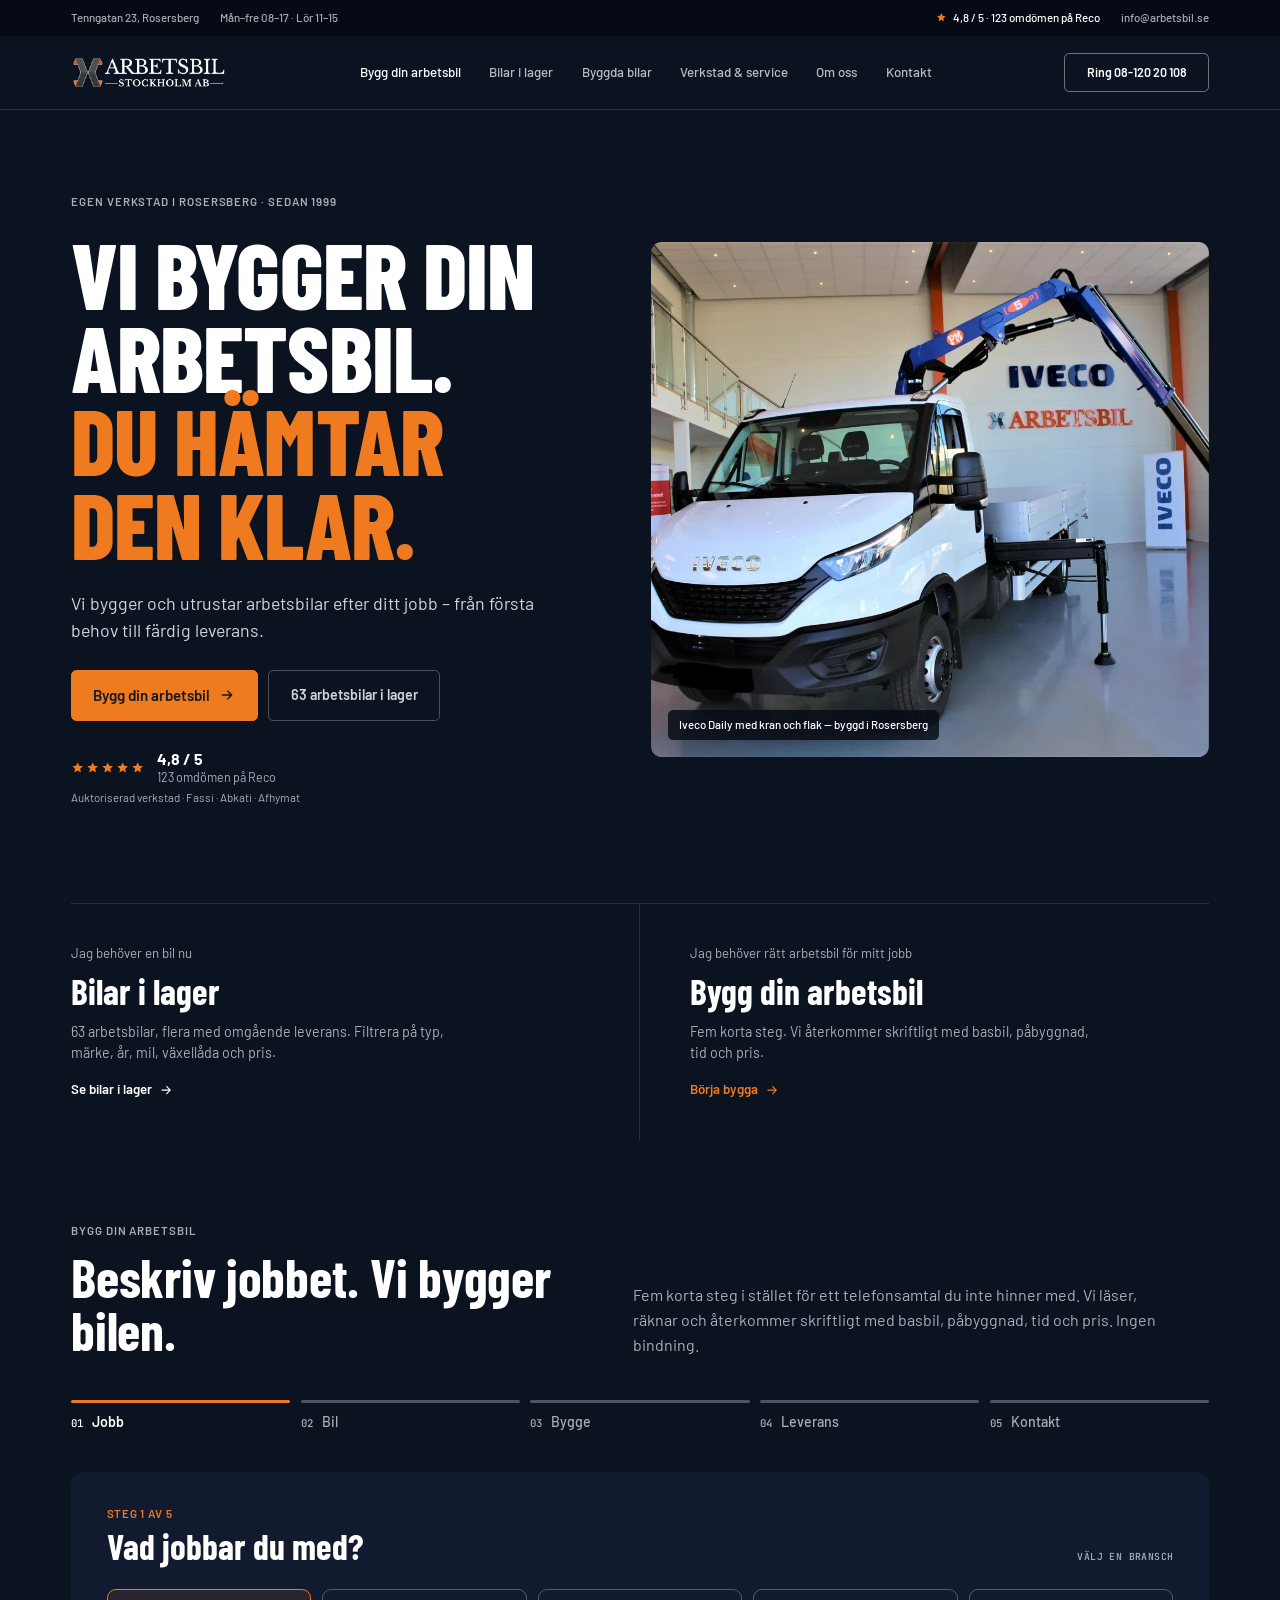
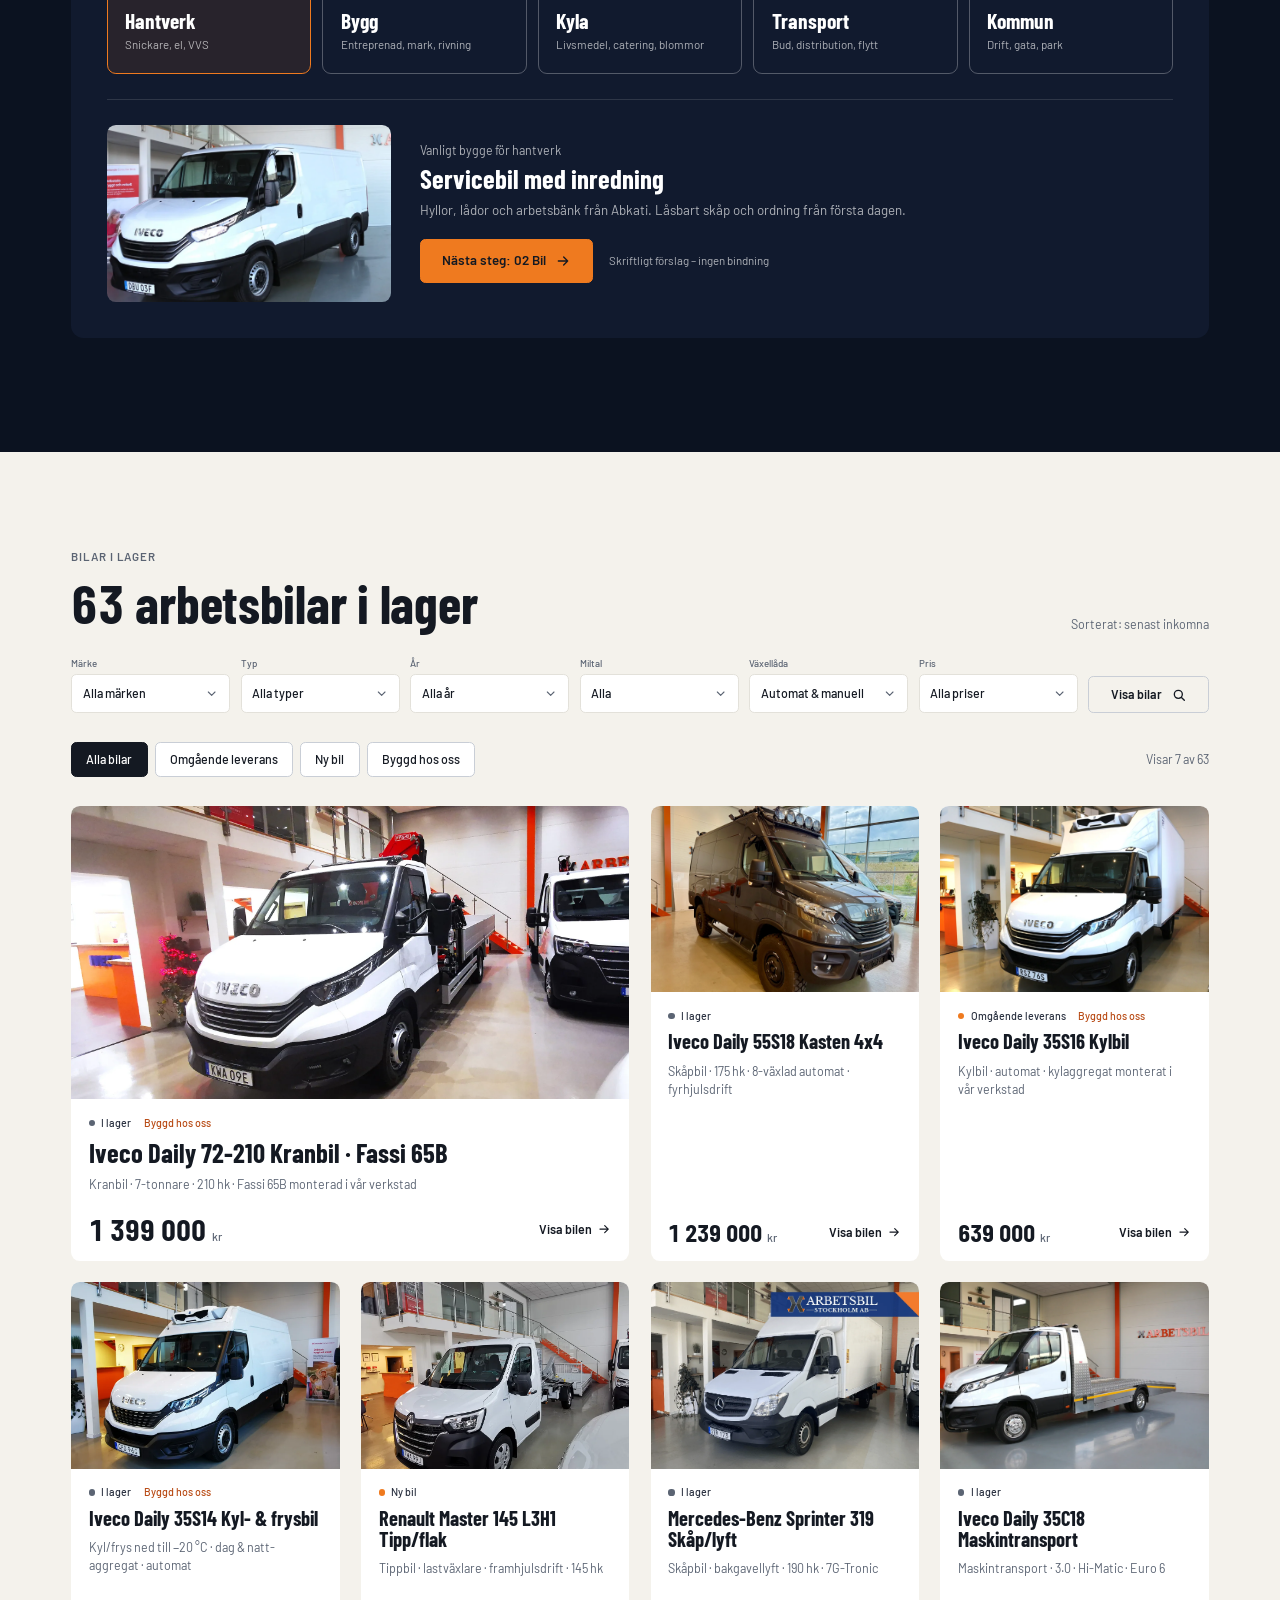
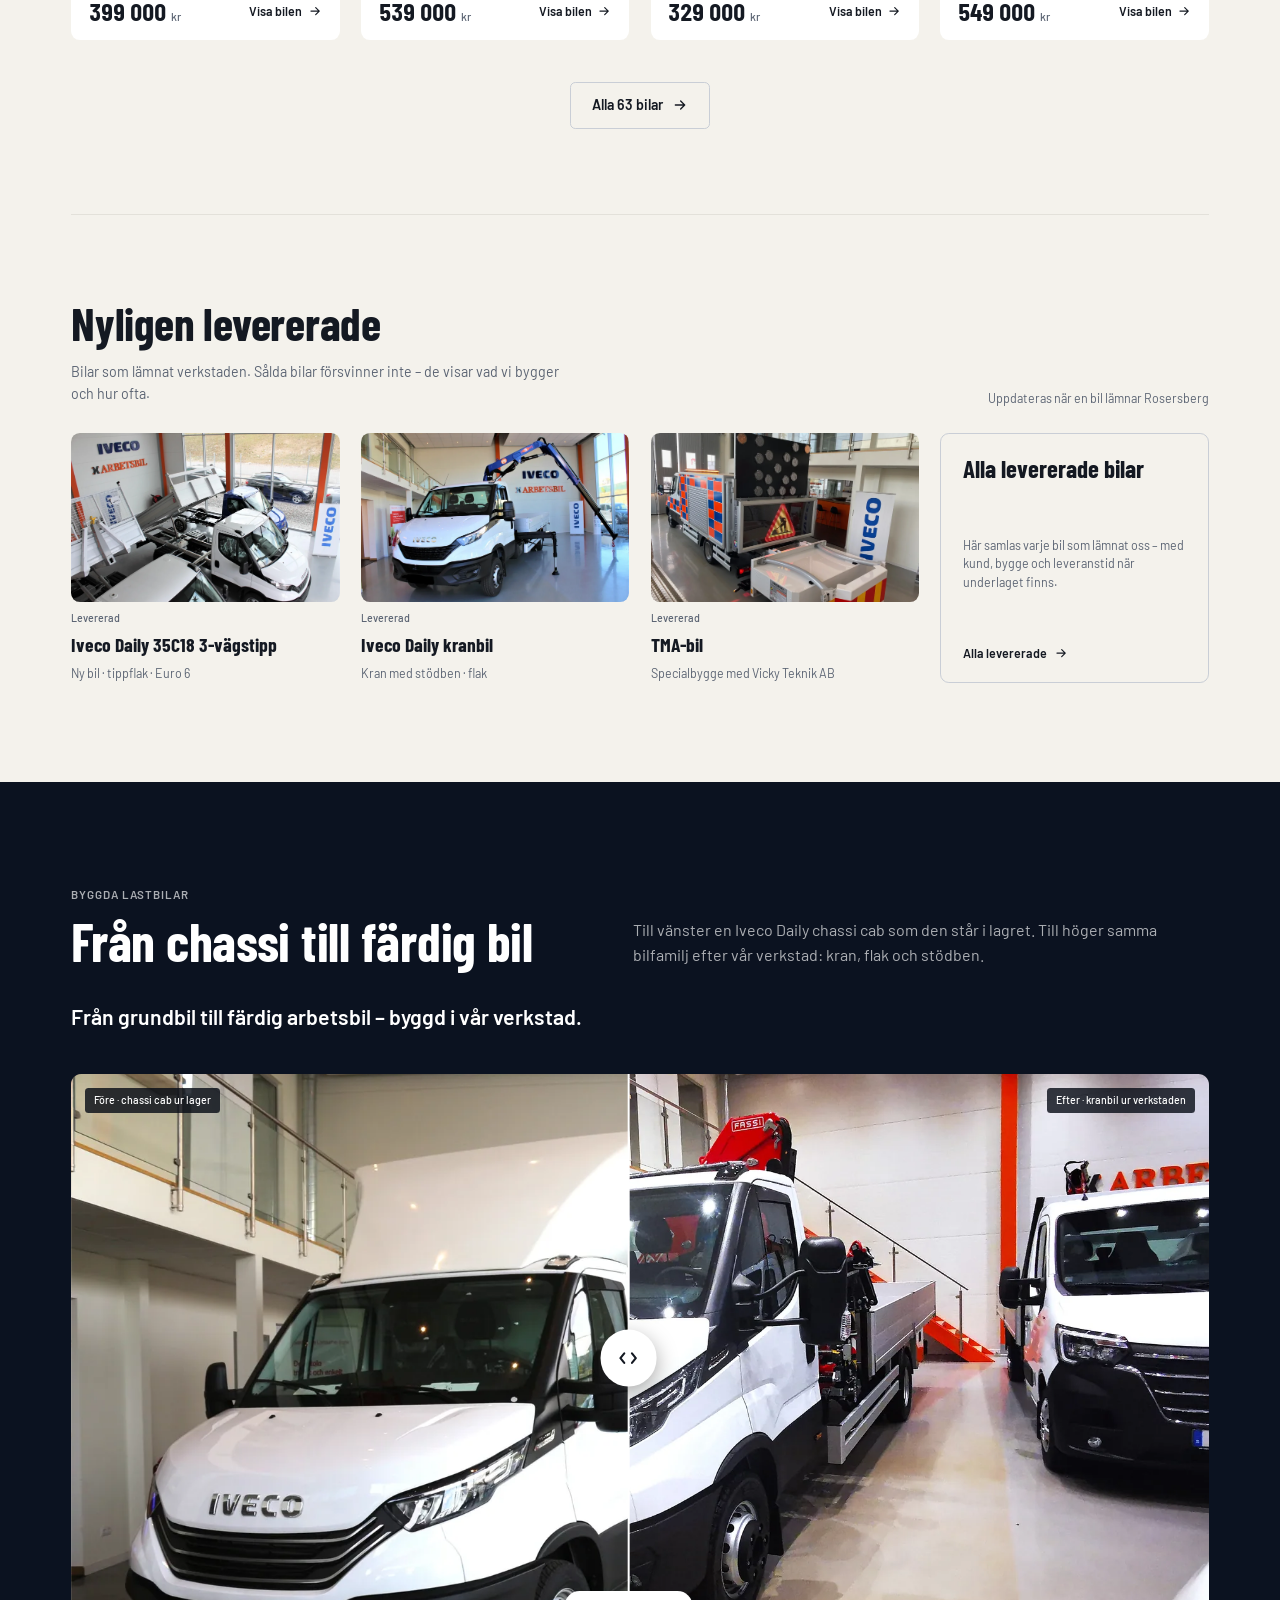
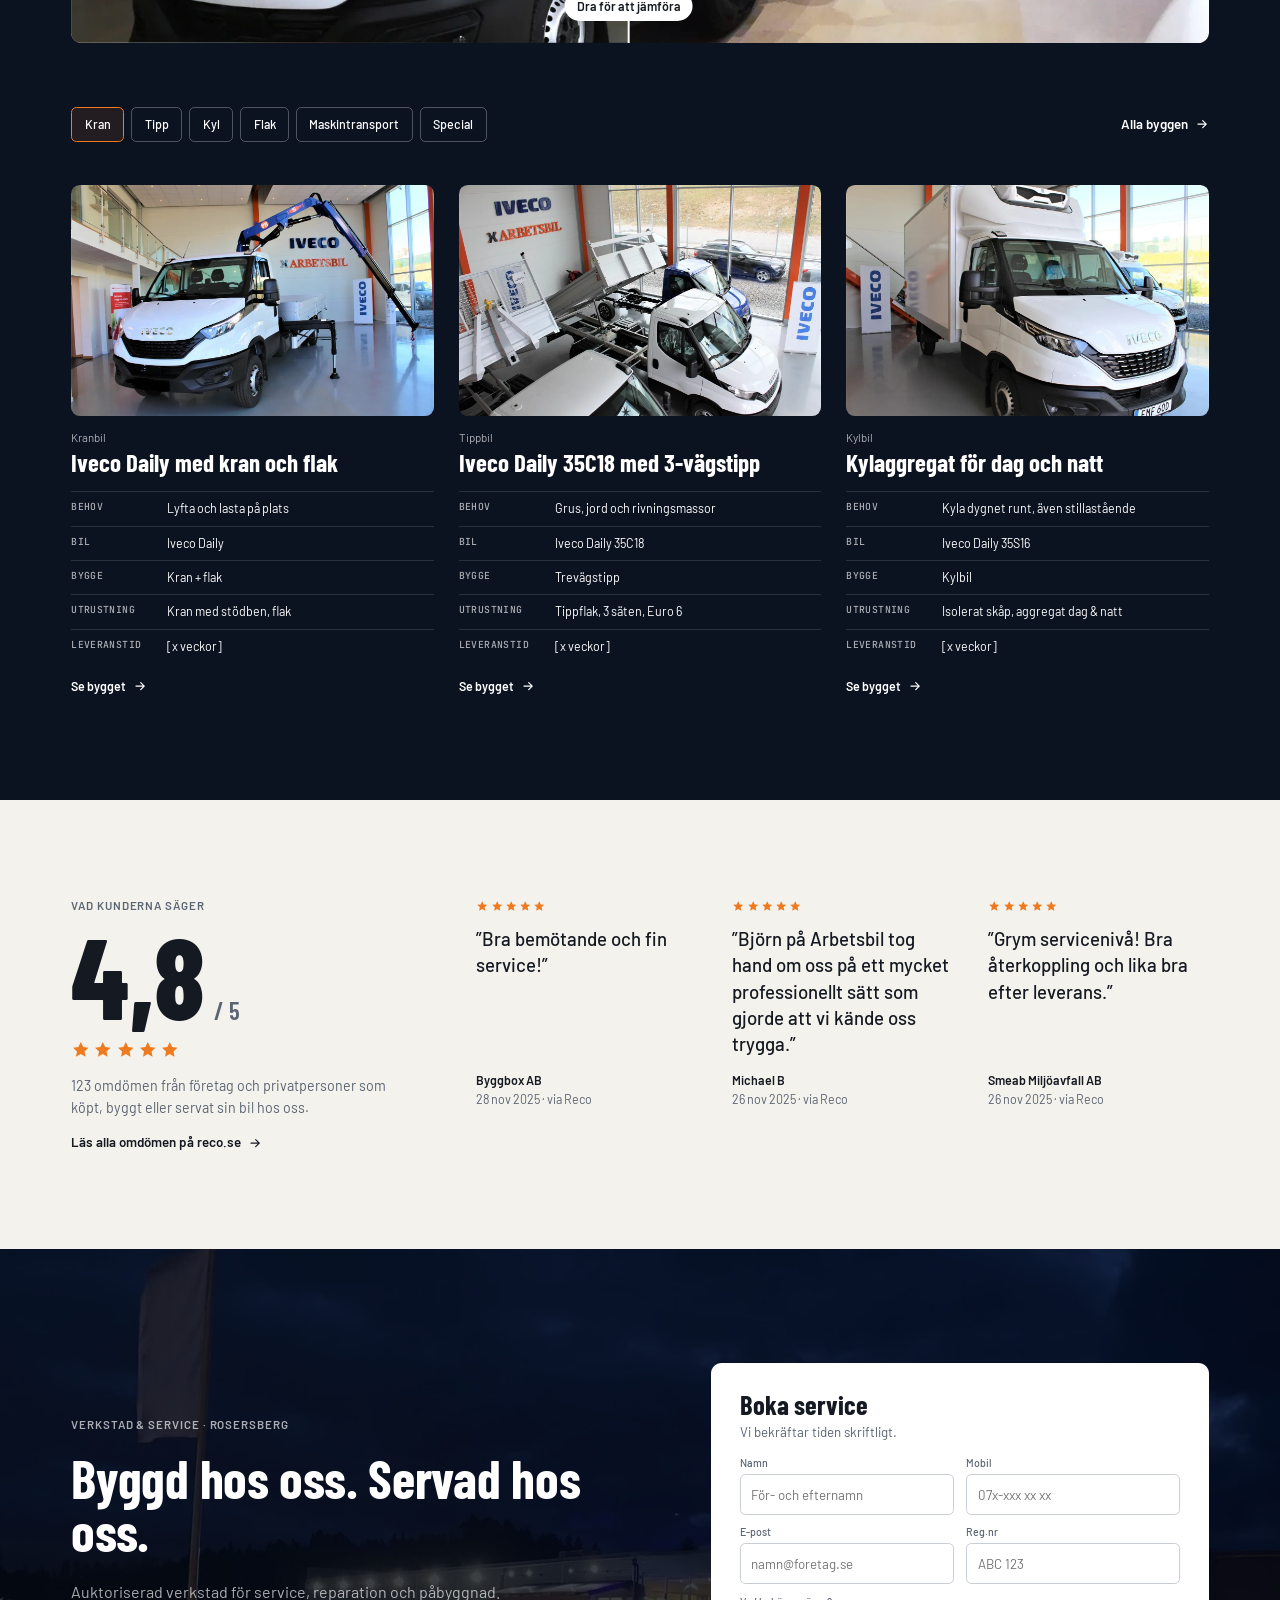
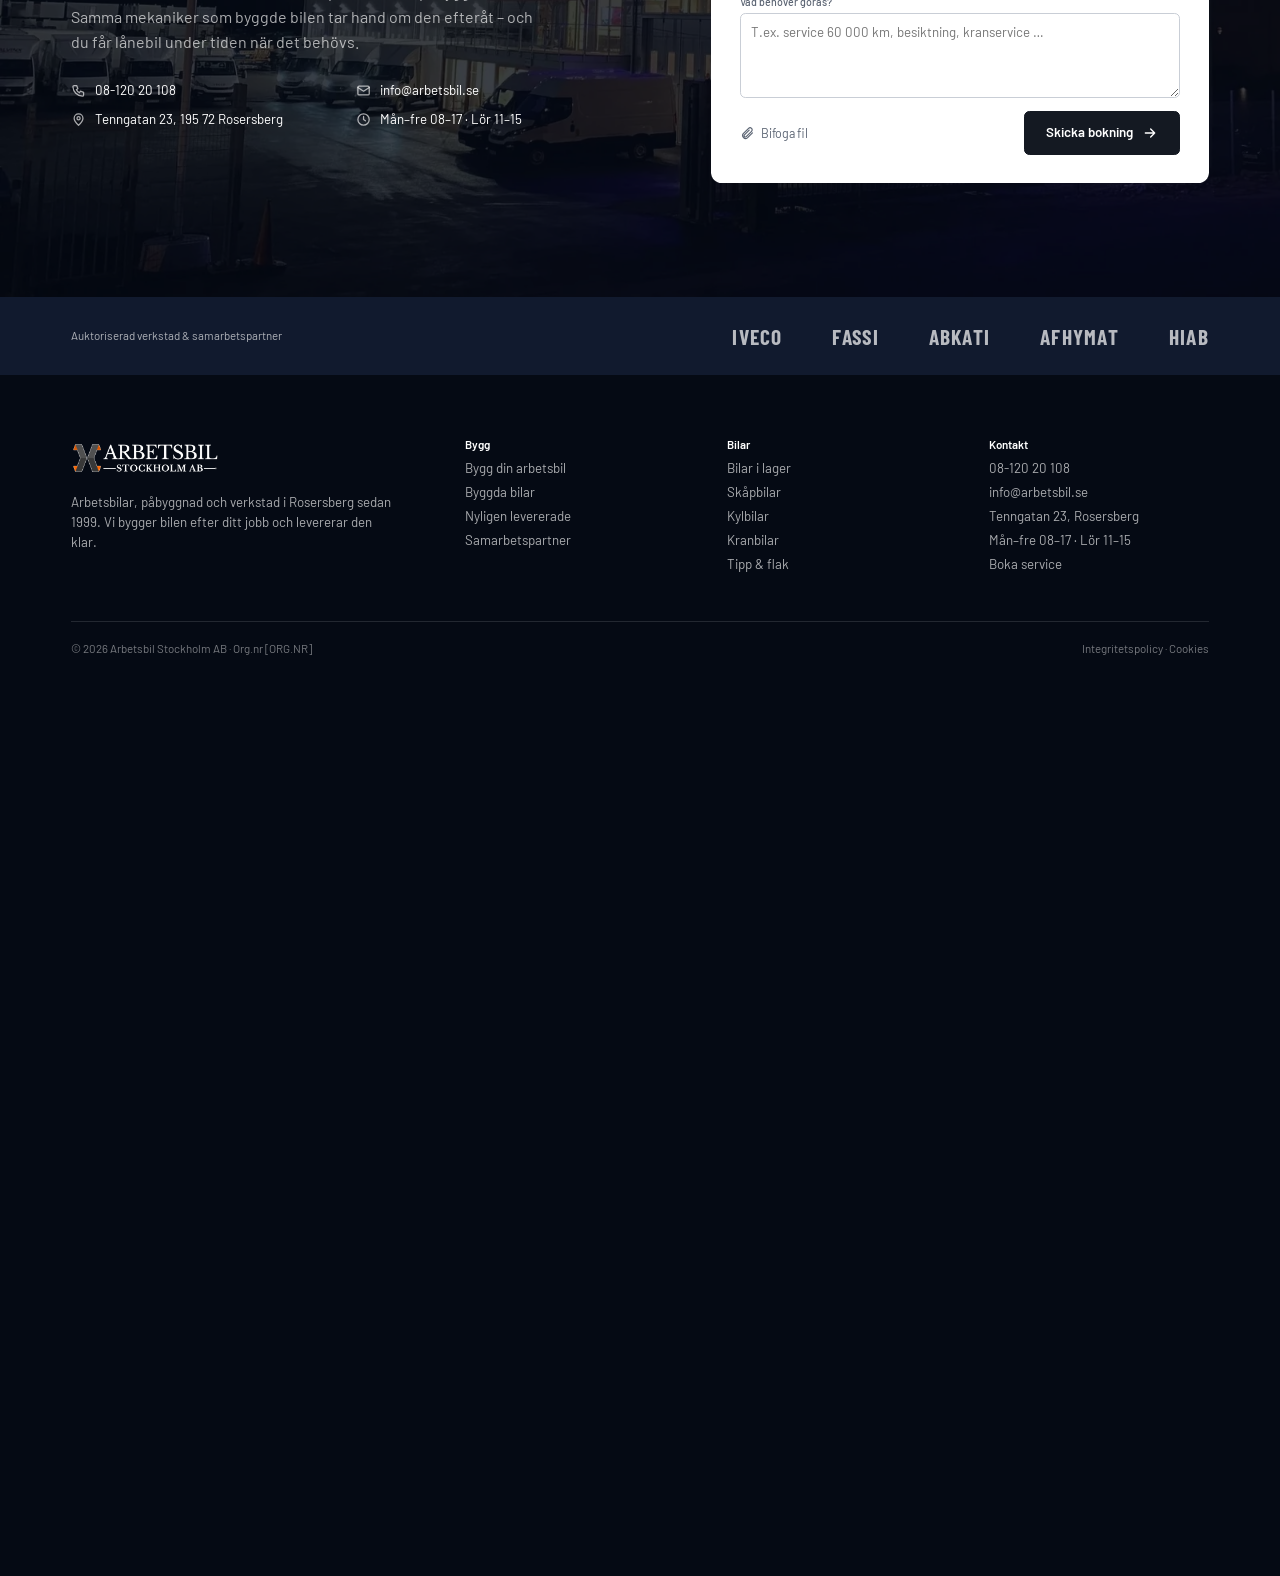
==== commit d4ca2424: "Add motion layer to the prototype One restrained motion system (transform/opacity, ease-out): hero i" ====
--- a/index.html
+++ b/index.html
@@ -6,7 +6,9 @@
 <meta name="robots" content="noindex, nofollow">
 <link rel="icon" href="data:,">
 <title>Arbetsbil Stockholm – koncept</title>
-<script>if(matchMedia('(max-width: 760px)').matches&&location.search.indexOf('desktop')<0)location.replace('mobil.html'+location.hash);</script>
+<script>document.documentElement.classList.add('m');setTimeout(function(){document.documentElement.classList.add('m-ready')},2500);if(matchMedia('(max-width: 760px)').matches&&location.search.indexOf('desktop')<0)location.replace('mobil.html'+location.hash);</script>
+<link rel="preconnect" href="https://fonts.googleapis.com">
+<link rel="preconnect" href="https://fonts.gstatic.com" crossorigin>
 <link href="https://fonts.googleapis.com/css2?family=Barlow+Condensed:wght@600;700;800&amp;family=Barlow:wght@400;500;600;700&amp;family=JetBrains+Mono:wght@500&amp;display=swap" rel="stylesheet">
 <style>
 body{margin:0;font-family:Barlow, 'Helvetica Neue', Arial, sans-serif;background:#0b1220;color:#fff;-webkit-font-smoothing:antialiased}
@@ -25,11 +27,13 @@
 .cmp{-webkit-appearance:none;appearance:none;position:absolute;inset:0;width:100%;height:100%;opacity:0;background:transparent;margin:0;cursor:ew-resize;z-index:2}
 </style>
 <style>body{margin:0;display:flex;justify-content:center;background:#050a14}</style>
+<link rel="stylesheet" href="motion.css">
 </head>
 <body>
-<div class="root" style="width: 1440px; height: 7976px; background: #050a14; display: flex; flex-direction: column; overflow: hidden; font-family: Barlow, 'Helvetica Neue', Arial, sans-serif;"><div style="height: 40px; background: #050a14; color: rgba(255,255,255,0.66); display: flex; align-items: center; justify-content: space-between; padding: 0 80px; font: 500 13px/1 Barlow, 'Helvetica Neue', Arial, sans-serif; box-sizing: border-box;"><div style="display: flex; gap: 24px; align-items: center;"><span>Tenngatan 23, Rosersberg</span><span>Mån–fre 08–17 · Lör 11–15</span></div><div style="display: flex; gap: 24px; align-items: center;"><span style="display: inline-flex; gap: 7px; align-items: center; color: #fff;"><svg width="12" height="12" viewBox="0 0 24 24" fill="#ef7a1f" aria-hidden="true"><path d="M12 2.5l2.9 6.1 6.6.8-4.9 4.6 1.3 6.6L12 17.3l-5.9 3.3 1.3-6.6L2.5 9.4l6.6-.8z"/></svg> 4,8 / 5 · 123 omdömen på Reco</span><a href="#">info@arbetsbil.se</a></div></div><div style="height: 84px; background: #0b1220; display: flex; align-items: center; justify-content: space-between; padding: 0 80px; box-sizing: border-box; border-bottom: 1px solid rgba(255,255,255,0.12);"><a href="#" style="display: inline-flex; align-items: center;"><img src="img/logo.png" alt="Arbetsbil Stockholm AB" style="height: 44px; width: auto; display: block;"></a><nav style="display: flex; gap: 32px; align-items: center;"><a href="#" style="color: #fff; font: 500 15px/1 Barlow, 'Helvetica Neue', Arial, sans-serif;">Bygg din arbetsbil</a><a href="#" style="color: rgba(255,255,255,0.72); font: 500 15px/1 Barlow, 'Helvetica Neue', Arial, sans-serif;">Bilar i lager</a><a href="#" style="color: rgba(255,255,255,0.72); font: 500 15px/1 Barlow, 'Helvetica Neue', Arial, sans-serif;">Byggda bilar</a><a href="#" style="color: rgba(255,255,255,0.72); font: 500 15px/1 Barlow, 'Helvetica Neue', Arial, sans-serif;">Verkstad &amp; service</a><a href="#" style="color: rgba(255,255,255,0.72); font: 500 15px/1 Barlow, 'Helvetica Neue', Arial, sans-serif;">Om oss</a><a href="#" style="color: rgba(255,255,255,0.72); font: 500 15px/1 Barlow, 'Helvetica Neue', Arial, sans-serif;">Kontakt</a></nav><a href="#" style="display: inline-flex; align-items: center; justify-content: center; gap: 10px; height: 44px; padding: 0 24px; border-radius: 6px; font: 600 14px/1 Barlow, 'Helvetica Neue', Arial, sans-serif; box-sizing: border-box; background: transparent; color: #fff; border: 1px solid rgba(255,255,255,0.4);">Ring 08-120 20 108</a></div><section style="background: #0b1220; padding: 96px 80px 112px; box-sizing: border-box; position: relative; "><div style="display: grid; grid-template-columns: 580px minmax(0, 1fr); gap: 72px; align-items: center;"><div style="display: flex; flex-direction: column; gap: 28px;"><div style="font: 600 13px/1 Barlow, 'Helvetica Neue', Arial, sans-serif; letter-spacing: 0.08em; text-transform: uppercase; color: rgba(255,255,255,0.66);">Egen verkstad i Rosersberg · sedan 1999</div><h1 style="margin: 0; font: 800 104px/0.9 'Barlow Condensed', 'Arial Narrow', sans-serif; text-transform: uppercase; letter-spacing: -0.01em; color: #fff;">Vi bygger din arbetsbil.<br><span style="color: #ef7a1f;">Du hämtar den klar.</span></h1><p style="margin: 0; max-width: 540px; font: 400 20px/1.55 Barlow, 'Helvetica Neue', Arial, sans-serif; color: rgba(255,255,255,0.82);">Vi bygger och utrustar arbetsbilar efter ditt jobb – från första behov till färdig leverans.</p><div style="display: flex; gap: 12px;"><a href="#bygg" style="display: inline-flex; align-items: center; justify-content: center; gap: 10px; height: 58px; padding: 0 24px; border-radius: 6px; font: 600 17px/1 Barlow, 'Helvetica Neue', Arial, sans-serif; box-sizing: border-box; background: #ef7a1f; color: #141922; border: 1px solid #ef7a1f;">Bygg din arbetsbil<svg width="18" height="18" viewBox="0 0 24 24" fill="none" stroke="currentColor" stroke-width="2" stroke-linecap="round" stroke-linejoin="round" aria-hidden="true"><path d="M5 12h14M13 6l6 6-6 6"/></svg></a><a href="#lager" style="display: inline-flex; align-items: center; justify-content: center; gap: 10px; height: 58px; padding: 0 24px; border-radius: 6px; font: 600 16px/1 Barlow, 'Helvetica Neue', Arial, sans-serif; box-sizing: border-box; background: transparent; color: rgba(255,255,255,0.82); border: 1px solid rgba(255,255,255,0.26);">63 arbetsbilar i lager</a></div><div style="display: flex; flex-direction: column; gap: 10px; padding-top: 6px;"><div style="display: flex; align-items: center; gap: 14px;"><span style="display: inline-flex; gap: 2px;"><svg width="15" height="15" viewBox="0 0 24 24" fill="#ef7a1f" aria-hidden="true"><path d="M12 2.5l2.9 6.1 6.6.8-4.9 4.6 1.3 6.6L12 17.3l-5.9 3.3 1.3-6.6L2.5 9.4l6.6-.8z"/></svg><svg width="15" height="15" viewBox="0 0 24 24" fill="#ef7a1f" aria-hidden="true"><path d="M12 2.5l2.9 6.1 6.6.8-4.9 4.6 1.3 6.6L12 17.3l-5.9 3.3 1.3-6.6L2.5 9.4l6.6-.8z"/></svg><svg width="15" height="15" viewBox="0 0 24 24" fill="#ef7a1f" aria-hidden="true"><path d="M12 2.5l2.9 6.1 6.6.8-4.9 4.6 1.3 6.6L12 17.3l-5.9 3.3 1.3-6.6L2.5 9.4l6.6-.8z"/></svg><svg width="15" height="15" viewBox="0 0 24 24" fill="#ef7a1f" aria-hidden="true"><path d="M12 2.5l2.9 6.1 6.6.8-4.9 4.6 1.3 6.6L12 17.3l-5.9 3.3 1.3-6.6L2.5 9.4l6.6-.8z"/></svg><svg width="15" height="15" viewBox="0 0 24 24" fill="#ef7a1f" aria-hidden="true"><path d="M12 2.5l2.9 6.1 6.6.8-4.9 4.6 1.3 6.6L12 17.3l-5.9 3.3 1.3-6.6L2.5 9.4l6.6-.8z"/></svg></span><span style="display: flex; flex-direction: column; gap: 4px;"><span style="font: 700 18px/1 Barlow, 'Helvetica Neue', Arial, sans-serif; color: #fff;">4,8 / 5</span><span style="font: 400 14px/1 Barlow, 'Helvetica Neue', Arial, sans-serif; color: rgba(255,255,255,0.66);">123 omdömen på Reco</span></span></div><span style="font: 400 13px/1 Barlow, 'Helvetica Neue', Arial, sans-serif; color: rgba(255,255,255,0.66);">Auktoriserad verkstad · Fassi · Abkati · Afhymat</span></div></div><div style="position: relative; height: 580px; border-radius: 12px; overflow: hidden; background: #000;"><img src="img/case-kran.webp" alt="Iveco Daily med kran och flak i Arbetsbils showroom" style="width: 100%; height: 100%; object-fit: cover; display: block;"><span style="position: absolute; left: 20px; bottom: 20px; background: rgba(5,10,20,0.82); color: #fff; padding: 10px 12px; border-radius: 6px; font: 500 13px/1 Barlow, 'Helvetica Neue', Arial, sans-serif;">Iveco Daily med kran och flak — byggd i Rosersberg</span></div></div></section><section style="background: #0b1220; padding: 0 80px 96px; box-sizing: border-box; position: relative; "><div style="display: grid; grid-template-columns: 1fr 1fr; border-top: 1px solid rgba(255,255,255,0.12);"><a href="#lager" style="display: flex; flex-direction: column; gap: 14px; padding: 48px 56px 48px 0; border-right: 1px solid rgba(255,255,255,0.12); color: #fff;"><span style="font: 400 15px/1 Barlow, 'Helvetica Neue', Arial, sans-serif; color: rgba(255,255,255,0.66);">Jag behöver en bil nu</span><span style="font: 700 40px/1 'Barlow Condensed', 'Arial Narrow', sans-serif;">Bilar i lager</span><span style="font: 400 16px/1.5 Barlow, 'Helvetica Neue', Arial, sans-serif; color: rgba(255,255,255,0.66); max-width: 460px;">63 arbetsbilar, flera med omgående leverans. Filtrera på typ, märke, år, mil, växellåda och pris.</span><span style="margin-top: 8px; display: inline-flex; align-items: center; gap: 8px; font: 600 15px/1 Barlow, 'Helvetica Neue', Arial, sans-serif;">Se bilar i lager <svg width="16" height="16" viewBox="0 0 24 24" fill="none" stroke="currentColor" stroke-width="2" stroke-linecap="round" stroke-linejoin="round" aria-hidden="true"><path d="M5 12h14M13 6l6 6-6 6"/></svg></span></a><a href="#bygg" style="display: flex; flex-direction: column; gap: 14px; padding: 48px 0 48px 56px; color: #fff;"><span style="font: 400 15px/1 Barlow, 'Helvetica Neue', Arial, sans-serif; color: rgba(255,255,255,0.66);">Jag behöver rätt arbetsbil för mitt jobb</span><span style="font: 700 40px/1 'Barlow Condensed', 'Arial Narrow', sans-serif;">Bygg din arbetsbil</span><span style="font: 400 16px/1.5 Barlow, 'Helvetica Neue', Arial, sans-serif; color: rgba(255,255,255,0.66); max-width: 460px;">Fem korta steg. Vi återkommer skriftligt med basbil, påbyggnad, tid och pris.</span><span style="margin-top: 8px; display: inline-flex; align-items: center; gap: 8px; font: 600 15px/1 Barlow, 'Helvetica Neue', Arial, sans-serif; color: #ef7a1f;">Börja bygga <svg width="16" height="16" viewBox="0 0 24 24" fill="none" stroke="currentColor" stroke-width="2" stroke-linecap="round" stroke-linejoin="round" aria-hidden="true"><path d="M5 12h14M13 6l6 6-6 6"/></svg></span></a></div></section><section style="background: #0b1220; padding: 0 80px 128px; box-sizing: border-box; position: relative; "><div id="bygg" style="display: flex; flex-direction: column; gap: 48px;"><div style="display: grid; grid-template-columns: 560px minmax(0, 1fr); gap: 72px; align-items: end;"><div style="display: flex; flex-direction: column; gap: 16px;"><div style="font: 600 13px/1 Barlow, 'Helvetica Neue', Arial, sans-serif; letter-spacing: 0.08em; text-transform: uppercase; color: rgba(255,255,255,0.66);">Bygg din arbetsbil</div><h2 style="margin: 0; font: 700 60px/1 'Barlow Condensed', 'Arial Narrow', sans-serif; letter-spacing: -0.005em; color: #fff;">Beskriv jobbet. Vi bygger bilen.</h2></div><p style="margin: 0; max-width: 620px; font: 400 18px/1.55 Barlow, 'Helvetica Neue', Arial, sans-serif; color: rgba(255,255,255,0.66);">Fem korta steg i stället för ett telefonsamtal du inte hinner med. Vi läser, räknar och återkommer skriftligt med basbil, påbyggnad, tid och pris. Ingen bindning.</p></div><ol aria-label="Steg i byggaren" style="margin: 0; padding: 0; list-style: none; display: grid; grid-template-columns: repeat(5, minmax(0, 1fr)); gap: 12px;"><li style="display: flex; flex-direction: column; gap: 14px;"><span style="height: 3px; border-radius: 2px; background: #ef7a1f;"></span><span style="display: flex; gap: 10px; align-items: baseline; color: #fff;"><span style="font: 500 12px/1 'JetBrains Mono', Consolas, monospace;">01</span><span style="font: 600 16px/1 Barlow, 'Helvetica Neue', Arial, sans-serif;">Jobb</span></span></li><li style="display: flex; flex-direction: column; gap: 14px;"><span style="height: 3px; border-radius: 2px; background: rgba(255,255,255,0.28);"></span><span style="display: flex; gap: 10px; align-items: baseline; color: rgba(255,255,255,0.66);"><span style="font: 500 12px/1 'JetBrains Mono', Consolas, monospace;">02</span><span style="font: 500 16px/1 Barlow, 'Helvetica Neue', Arial, sans-serif;">Bil</span></span></li><li style="display: flex; flex-direction: column; gap: 14px;"><span style="height: 3px; border-radius: 2px; background: rgba(255,255,255,0.28);"></span><span style="display: flex; gap: 10px; align-items: baseline; color: rgba(255,255,255,0.66);"><span style="font: 500 12px/1 'JetBrains Mono', Consolas, monospace;">03</span><span style="font: 500 16px/1 Barlow, 'Helvetica Neue', Arial, sans-serif;">Bygge</span></span></li><li style="display: flex; flex-direction: column; gap: 14px;"><span style="height: 3px; border-radius: 2px; background: rgba(255,255,255,0.28);"></span><span style="display: flex; gap: 10px; align-items: baseline; color: rgba(255,255,255,0.66);"><span style="font: 500 12px/1 'JetBrains Mono', Consolas, monospace;">04</span><span style="font: 500 16px/1 Barlow, 'Helvetica Neue', Arial, sans-serif;">Leverans</span></span></li><li style="display: flex; flex-direction: column; gap: 14px;"><span style="height: 3px; border-radius: 2px; background: rgba(255,255,255,0.28);"></span><span style="display: flex; gap: 10px; align-items: baseline; color: rgba(255,255,255,0.66);"><span style="font: 500 12px/1 'JetBrains Mono', Consolas, monospace;">05</span><span style="font: 500 16px/1 Barlow, 'Helvetica Neue', Arial, sans-serif;">Kontakt</span></span></li></ol><div style="background: #111a2e; border-radius: 14px; padding: 40px; display: flex; flex-direction: column; gap: 28px;"><div style="display: flex; align-items: flex-end; justify-content: space-between; gap: 16px;"><div style="display: flex; flex-direction: column; gap: 10px;"><span style="font: 600 13px/1 Barlow, 'Helvetica Neue', Arial, sans-serif; letter-spacing: 0.06em; text-transform: uppercase; color: #ef7a1f;">Steg 1 av 5</span><span style="font: 700 40px/1 'Barlow Condensed', 'Arial Narrow', sans-serif;">Vad jobbar du med?</span></div><span style="font: 500 11px/1.4 'JetBrains Mono', Consolas, monospace; letter-spacing: 0.04em; color: rgba(255,255,255,0.66);">VÄLJ EN BRANSCH</span></div><div style="display: grid; grid-template-columns: repeat(5, minmax(0, 1fr)); gap: 12px;"><button type="button" class="tile on" data-persona="hantverk"><span class="t">Hantverk</span><span class="d">Snickare, el, VVS</span></button><button type="button" class="tile" data-persona="bygg"><span class="t">Bygg</span><span class="d">Entreprenad, mark, rivning</span></button><button type="button" class="tile" data-persona="kyla"><span class="t">Kyla</span><span class="d">Livsmedel, catering, blommor</span></button><button type="button" class="tile" data-persona="transport"><span class="t">Transport</span><span class="d">Bud, distribution, flytt</span></button><button type="button" class="tile" data-persona="kommun"><span class="t">Kommun</span><span class="d">Drift, gata, park</span></button></div><div style="display: grid; grid-template-columns: 320px minmax(0, 1fr); gap: 32px; align-items: center; padding-top: 28px; border-top: 1px solid rgba(255,255,255,0.12);"><div style="height: 200px; border-radius: 10px; overflow: hidden; background: #000;"><img src="img/case-service.webp" alt="Servicebil med inredning" data-bind-src="sel.img" style="width: 100%; height: 100%; object-fit: cover; display: block;"></div><div style="display: flex; flex-direction: column; gap: 10px;"><span style="font: 400 14px/1 Barlow, 'Helvetica Neue', Arial, sans-serif; color: rgba(255,255,255,0.66);">Vanligt bygge för <span data-bind="sel.label">hantverk</span></span><span style="font: 700 30px/1 'Barlow Condensed', 'Arial Narrow', sans-serif;"><span data-bind="sel.build">Servicebil med inredning</span></span><span style="font: 400 15px/1.5 Barlow, 'Helvetica Neue', Arial, sans-serif; color: rgba(255,255,255,0.66); max-width: 560px;"><span data-bind="sel.desc">Hyllor, lådor och arbetsbänk från Abkati. Låsbart skåp och ordning från första dagen.</span></span><div style="display: flex; align-items: center; gap: 18px; padding-top: 10px;"><button type="button" style="display: inline-flex; align-items: center; justify-content: center; gap: 10px; height: 50px; padding: 0 24px; border-radius: 6px; font: 600 15px/1 Barlow, 'Helvetica Neue', Arial, sans-serif; box-sizing: border-box; background: #ef7a1f; color: #141922; border: 1px solid #ef7a1f;">Nästa steg: 02 Bil<svg width="18" height="18" viewBox="0 0 24 24" fill="none" stroke="currentColor" stroke-width="2" stroke-linecap="round" stroke-linejoin="round" aria-hidden="true"><path d="M5 12h14M13 6l6 6-6 6"/></svg></button><span style="font: 400 13px/1 Barlow, 'Helvetica Neue', Arial, sans-serif; color: rgba(255,255,255,0.66);">Skriftligt förslag – ingen bindning</span></div></div></div></div></div></section><section style="background: #f4f2ec; padding: 112px 80px 96px; box-sizing: border-box; position: relative; "><div id="lager" style="display: flex; flex-direction: column; gap: 32px;"><div style="display: flex; align-items: flex-end; justify-content: space-between; gap: 24px;"><div style="display: flex; flex-direction: column; gap: 16px;"><div style="font: 600 13px/1 Barlow, 'Helvetica Neue', Arial, sans-serif; letter-spacing: 0.08em; text-transform: uppercase; color: #5b6473;">Bilar i lager</div><h2 style="margin: 0; font: 700 60px/1 'Barlow Condensed', 'Arial Narrow', sans-serif; letter-spacing: -0.005em; color: #141922;">63 arbetsbilar i lager</h2></div><span style="font: 400 14px/1 Barlow, 'Helvetica Neue', Arial, sans-serif; color: #5b6473;">Sorterat: senast inkomna</span></div><div style="display: grid; grid-template-columns: repeat(6, minmax(0, 1fr)) auto; gap: 12px; align-items: end;"><label style="display: flex; flex-direction: column; gap: 6px; font: 500 11px/1 Barlow, 'Helvetica Neue', Arial, sans-serif; color: #5b6473;">Märke<span style="display: inline-flex; align-items: center; justify-content: space-between; height: 42px; padding: 0 12px; border: 1px solid #e3e1da; border-radius: 6px; font: 500 14px/1 Barlow, 'Helvetica Neue', Arial, sans-serif; color: #141922; background: #fff;">Alla märken <svg width="15" height="15" viewBox="0 0 24 24" fill="none" stroke="#5b6473" stroke-width="2" stroke-linecap="round" stroke-linejoin="round" aria-hidden="true"><path d="M6 9l6 6 6-6"/></svg></span></label><label style="display: flex; flex-direction: column; gap: 6px; font: 500 11px/1 Barlow, 'Helvetica Neue', Arial, sans-serif; color: #5b6473;">Typ<span style="display: inline-flex; align-items: center; justify-content: space-between; height: 42px; padding: 0 12px; border: 1px solid #e3e1da; border-radius: 6px; font: 500 14px/1 Barlow, 'Helvetica Neue', Arial, sans-serif; color: #141922; background: #fff;">Alla typer <svg width="15" height="15" viewBox="0 0 24 24" fill="none" stroke="#5b6473" stroke-width="2" stroke-linecap="round" stroke-linejoin="round" aria-hidden="true"><path d="M6 9l6 6 6-6"/></svg></span></label><label style="display: flex; flex-direction: column; gap: 6px; font: 500 11px/1 Barlow, 'Helvetica Neue', Arial, sans-serif; color: #5b6473;">År<span style="display: inline-flex; align-items: center; justify-content: space-between; height: 42px; padding: 0 12px; border: 1px solid #e3e1da; border-radius: 6px; font: 500 14px/1 Barlow, 'Helvetica Neue', Arial, sans-serif; color: #141922; background: #fff;">Alla år <svg width="15" height="15" viewBox="0 0 24 24" fill="none" stroke="#5b6473" stroke-width="2" stroke-linecap="round" stroke-linejoin="round" aria-hidden="true"><path d="M6 9l6 6 6-6"/></svg></span></label><label style="display: flex; flex-direction: column; gap: 6px; font: 500 11px/1 Barlow, 'Helvetica Neue', Arial, sans-serif; color: #5b6473;">Miltal<span style="display: inline-flex; align-items: center; justify-content: space-between; height: 42px; padding: 0 12px; border: 1px solid #e3e1da; border-radius: 6px; font: 500 14px/1 Barlow, 'Helvetica Neue', Arial, sans-serif; color: #141922; background: #fff;">Alla <svg width="15" height="15" viewBox="0 0 24 24" fill="none" stroke="#5b6473" stroke-width="2" stroke-linecap="round" stroke-linejoin="round" aria-hidden="true"><path d="M6 9l6 6 6-6"/></svg></span></label><label style="display: flex; flex-direction: column; gap: 6px; font: 500 11px/1 Barlow, 'Helvetica Neue', Arial, sans-serif; color: #5b6473;">Växellåda<span style="display: inline-flex; align-items: center; justify-content: space-between; height: 42px; padding: 0 12px; border: 1px solid #e3e1da; border-radius: 6px; font: 500 14px/1 Barlow, 'Helvetica Neue', Arial, sans-serif; color: #141922; background: #fff;">Automat &amp; manuell <svg width="15" height="15" viewBox="0 0 24 24" fill="none" stroke="#5b6473" stroke-width="2" stroke-linecap="round" stroke-linejoin="round" aria-hidden="true"><path d="M6 9l6 6 6-6"/></svg></span></label><label style="display: flex; flex-direction: column; gap: 6px; font: 500 11px/1 Barlow, 'Helvetica Neue', Arial, sans-serif; color: #5b6473;">Pris<span style="display: inline-flex; align-items: center; justify-content: space-between; height: 42px; padding: 0 12px; border: 1px solid #e3e1da; border-radius: 6px; font: 500 14px/1 Barlow, 'Helvetica Neue', Arial, sans-serif; color: #141922; background: #fff;">Alla priser <svg width="15" height="15" viewBox="0 0 24 24" fill="none" stroke="#5b6473" stroke-width="2" stroke-linecap="round" stroke-linejoin="round" aria-hidden="true"><path d="M6 9l6 6 6-6"/></svg></span></label><a href="#lager" style="display: inline-flex; align-items: center; justify-content: center; gap: 10px; height: 42px; padding: 0 24px; border-radius: 6px; font: 600 14px/1 Barlow, 'Helvetica Neue', Arial, sans-serif; box-sizing: border-box; background: transparent; color: #141922; border: 1px solid #c9ced6;">Visa bilar<svg width="18" height="18" viewBox="0 0 24 24" fill="none" stroke="currentColor" stroke-width="2" stroke-linecap="round" stroke-linejoin="round" aria-hidden="true"><circle cx="11" cy="11" r="6"/><path d="M20 20l-4.3-4.3"/></svg></a></div><div style="display: flex; align-items: center; justify-content: space-between; gap: 16px;"><div style="display: flex; gap: 8px; flex-wrap: wrap;"><button type="button" class="chip on" data-chip="alla">Alla bilar</button><button type="button" class="chip" data-chip="omg">Omgående leverans</button><button type="button" class="chip" data-chip="ny">Ny bil</button><button type="button" class="chip" data-chip="byggd">Byggd hos oss</button></div><span style="font: 400 14px/1 Barlow, 'Helvetica Neue', Arial, sans-serif; color: #5b6473;">Visar 7 av 63</span></div><div style="display: grid; grid-template-columns: repeat(4, minmax(0, 1fr)); gap: 24px;"><a href="#" style="grid-column: span 2; display: flex; flex-direction: column; background: #fff; border-radius: 10px; overflow: hidden; color: #141922;"><div style="height: 330px; background: #f4f2ec;"><img src="img/hero-kran.webp" alt="Iveco Daily 72-210 Kranbil · Fassi 65B" style="width: 100%; height: 100%; object-fit: cover; display: block;"></div><div style="padding: 20px 20px 18px; display: flex; flex-direction: column; gap: 10px; flex-grow: 1;"><div style="display: flex; gap: 14px; align-items: center; min-height: 14px;"><span style="display: inline-flex; align-items: center; gap: 7px; font: 500 12px/1 Barlow, 'Helvetica Neue', Arial, sans-serif; color: #2a3140;"><span style="width: 7px; height: 7px; border-radius: 50%; background: #5b6473;"></span>I lager</span><span style="font: 500 12px/1 Barlow, 'Helvetica Neue', Arial, sans-serif; color: #b84a14;">Byggd hos oss</span></div><div style="font: 700 30px/1.05 'Barlow Condensed', 'Arial Narrow', sans-serif;">Iveco Daily 72-210 Kranbil · Fassi 65B</div><div style="font: 400 14px/1.45 Barlow, 'Helvetica Neue', Arial, sans-serif; color: #5b6473;">Kranbil · 7-tonnare · 210 hk · Fassi 65B monterad i vår verkstad</div><div style="margin-top: auto; padding-top: 14px; display: flex; align-items: center; justify-content: space-between;"><span style="font: 700 34px/1 'Barlow Condensed', 'Arial Narrow', sans-serif; color: #141922; font-variant-numeric: tabular-nums;">1 399 000 <span style="font: 500 13px/1 Barlow, 'Helvetica Neue', Arial, sans-serif; color: #5b6473;">kr</span></span><span style="display: inline-flex; align-items: center; gap: 6px; font: 600 14px/1 Barlow, 'Helvetica Neue', Arial, sans-serif; color: #141922;">Visa bilen <svg width="16" height="16" viewBox="0 0 24 24" fill="none" stroke="currentColor" stroke-width="2" stroke-linecap="round" stroke-linejoin="round" aria-hidden="true"><path d="M5 12h14M13 6l6 6-6 6"/></svg></span></div></div></a><a href="bil.html" style="display: flex; flex-direction: column; background: #fff; border-radius: 10px; overflow: hidden; color: #141922;"><div style="height: 210px; background: #f4f2ec;"><img src="img/v-kasten.webp" alt="Iveco Daily 55S18 Kasten 4x4" style="width: 100%; height: 100%; object-fit: cover; display: block;"></div><div style="padding: 20px 20px 18px; display: flex; flex-direction: column; gap: 10px; flex-grow: 1;"><div style="display: flex; gap: 14px; align-items: center; min-height: 14px;"><span style="display: inline-flex; align-items: center; gap: 7px; font: 500 12px/1 Barlow, 'Helvetica Neue', Arial, sans-serif; color: #2a3140;"><span style="width: 7px; height: 7px; border-radius: 50%; background: #5b6473;"></span>I lager</span></div><div style="font: 700 23px/1.05 'Barlow Condensed', 'Arial Narrow', sans-serif;">Iveco Daily 55S18 Kasten 4x4</div><div style="font: 400 14px/1.45 Barlow, 'Helvetica Neue', Arial, sans-serif; color: #5b6473;">Skåpbil · 175 hk · 8-växlad automat · fyrhjulsdrift</div><div style="margin-top: auto; padding-top: 14px; display: flex; align-items: center; justify-content: space-between;"><span style="font: 700 28px/1 'Barlow Condensed', 'Arial Narrow', sans-serif; color: #141922; font-variant-numeric: tabular-nums;">1 239 000 <span style="font: 500 13px/1 Barlow, 'Helvetica Neue', Arial, sans-serif; color: #5b6473;">kr</span></span><span style="display: inline-flex; align-items: center; gap: 6px; font: 600 14px/1 Barlow, 'Helvetica Neue', Arial, sans-serif; color: #141922;">Visa bilen <svg width="16" height="16" viewBox="0 0 24 24" fill="none" stroke="currentColor" stroke-width="2" stroke-linecap="round" stroke-linejoin="round" aria-hidden="true"><path d="M5 12h14M13 6l6 6-6 6"/></svg></span></div></div></a><a href="#" style="display: flex; flex-direction: column; background: #fff; border-radius: 10px; overflow: hidden; color: #141922;"><div style="height: 210px; background: #f4f2ec;"><img src="img/v-kylbil.webp" alt="Iveco Daily 35S16 Kylbil" style="width: 100%; height: 100%; object-fit: cover; display: block;"></div><div style="padding: 20px 20px 18px; display: flex; flex-direction: column; gap: 10px; flex-grow: 1;"><div style="display: flex; gap: 14px; align-items: center; min-height: 14px;"><span style="display: inline-flex; align-items: center; gap: 7px; font: 500 12px/1 Barlow, 'Helvetica Neue', Arial, sans-serif; color: #2a3140;"><span style="width: 7px; height: 7px; border-radius: 50%; background: #ef7a1f;"></span>Omgående leverans</span><span style="font: 500 12px/1 Barlow, 'Helvetica Neue', Arial, sans-serif; color: #b84a14;">Byggd hos oss</span></div><div style="font: 700 23px/1.05 'Barlow Condensed', 'Arial Narrow', sans-serif;">Iveco Daily 35S16 Kylbil</div><div style="font: 400 14px/1.45 Barlow, 'Helvetica Neue', Arial, sans-serif; color: #5b6473;">Kylbil · automat · kylaggregat monterat i vår verkstad</div><div style="margin-top: auto; padding-top: 14px; display: flex; align-items: center; justify-content: space-between;"><span style="font: 700 28px/1 'Barlow Condensed', 'Arial Narrow', sans-serif; color: #141922; font-variant-numeric: tabular-nums;">639 000 <span style="font: 500 13px/1 Barlow, 'Helvetica Neue', Arial, sans-serif; color: #5b6473;">kr</span></span><span style="display: inline-flex; align-items: center; gap: 6px; font: 600 14px/1 Barlow, 'Helvetica Neue', Arial, sans-serif; color: #141922;">Visa bilen <svg width="16" height="16" viewBox="0 0 24 24" fill="none" stroke="currentColor" stroke-width="2" stroke-linecap="round" stroke-linejoin="round" aria-hidden="true"><path d="M5 12h14M13 6l6 6-6 6"/></svg></span></div></div></a><a href="#" style="display: flex; flex-direction: column; background: #fff; border-radius: 10px; overflow: hidden; color: #141922;"><div style="height: 210px; background: #f4f2ec;"><img src="img/v-frys.webp" alt="Iveco Daily 35S14 Kyl- &amp; frysbil" style="width: 100%; height: 100%; object-fit: cover; display: block;"></div><div style="padding: 20px 20px 18px; display: flex; flex-direction: column; gap: 10px; flex-grow: 1;"><div style="display: flex; gap: 14px; align-items: center; min-height: 14px;"><span style="display: inline-flex; align-items: center; gap: 7px; font: 500 12px/1 Barlow, 'Helvetica Neue', Arial, sans-serif; color: #2a3140;"><span style="width: 7px; height: 7px; border-radius: 50%; background: #5b6473;"></span>I lager</span><span style="font: 500 12px/1 Barlow, 'Helvetica Neue', Arial, sans-serif; color: #b84a14;">Byggd hos oss</span></div><div style="font: 700 23px/1.05 'Barlow Condensed', 'Arial Narrow', sans-serif;">Iveco Daily 35S14 Kyl- &amp; frysbil</div><div style="font: 400 14px/1.45 Barlow, 'Helvetica Neue', Arial, sans-serif; color: #5b6473;">Kyl/frys ned till −20 °C · dag &amp; natt-aggregat · automat</div><div style="margin-top: auto; padding-top: 14px; display: flex; align-items: center; justify-content: space-between;"><span style="font: 700 28px/1 'Barlow Condensed', 'Arial Narrow', sans-serif; color: #141922; font-variant-numeric: tabular-nums;">399 000 <span style="font: 500 13px/1 Barlow, 'Helvetica Neue', Arial, sans-serif; color: #5b6473;">kr</span></span><span style="display: inline-flex; align-items: center; gap: 6px; font: 600 14px/1 Barlow, 'Helvetica Neue', Arial, sans-serif; color: #141922;">Visa bilen <svg width="16" height="16" viewBox="0 0 24 24" fill="none" stroke="currentColor" stroke-width="2" stroke-linecap="round" stroke-linejoin="round" aria-hidden="true"><path d="M5 12h14M13 6l6 6-6 6"/></svg></span></div></div></a><a href="#" style="display: flex; flex-direction: column; background: #fff; border-radius: 10px; overflow: hidden; color: #141922;"><div style="height: 210px; background: #f4f2ec;"><img src="img/v-tipp.webp" alt="Renault Master 145 L3H1 Tipp/flak" style="width: 100%; height: 100%; object-fit: cover; display: block;"></div><div style="padding: 20px 20px 18px; display: flex; flex-direction: column; gap: 10px; flex-grow: 1;"><div style="display: flex; gap: 14px; align-items: center; min-height: 14px;"><span style="display: inline-flex; align-items: center; gap: 7px; font: 500 12px/1 Barlow, 'Helvetica Neue', Arial, sans-serif; color: #2a3140;"><span style="width: 7px; height: 7px; border-radius: 50%; background: #ef7a1f;"></span>Ny bil</span></div><div style="font: 700 23px/1.05 'Barlow Condensed', 'Arial Narrow', sans-serif;">Renault Master 145 L3H1 Tipp/flak</div><div style="font: 400 14px/1.45 Barlow, 'Helvetica Neue', Arial, sans-serif; color: #5b6473;">Tippbil · lastväxlare · framhjulsdrift · 145 hk</div><div style="margin-top: auto; padding-top: 14px; display: flex; align-items: center; justify-content: space-between;"><span style="font: 700 28px/1 'Barlow Condensed', 'Arial Narrow', sans-serif; color: #141922; font-variant-numeric: tabular-nums;">539 000 <span style="font: 500 13px/1 Barlow, 'Helvetica Neue', Arial, sans-serif; color: #5b6473;">kr</span></span><span style="display: inline-flex; align-items: center; gap: 6px; font: 600 14px/1 Barlow, 'Helvetica Neue', Arial, sans-serif; color: #141922;">Visa bilen <svg width="16" height="16" viewBox="0 0 24 24" fill="none" stroke="currentColor" stroke-width="2" stroke-linecap="round" stroke-linejoin="round" aria-hidden="true"><path d="M5 12h14M13 6l6 6-6 6"/></svg></span></div></div></a><a href="#" style="display: flex; flex-direction: column; background: #fff; border-radius: 10px; overflow: hidden; color: #141922;"><div style="height: 210px; background: #f4f2ec;"><img src="img/v-sprinter.webp" alt="Mercedes-Benz Sprinter 319 Skåp/lyft" style="width: 100%; height: 100%; object-fit: cover; display: block;"></div><div style="padding: 20px 20px 18px; display: flex; flex-direction: column; gap: 10px; flex-grow: 1;"><div style="display: flex; gap: 14px; align-items: center; min-height: 14px;"><span style="display: inline-flex; align-items: center; gap: 7px; font: 500 12px/1 Barlow, 'Helvetica Neue', Arial, sans-serif; color: #2a3140;"><span style="width: 7px; height: 7px; border-radius: 50%; background: #5b6473;"></span>I lager</span></div><div style="font: 700 23px/1.05 'Barlow Condensed', 'Arial Narrow', sans-serif;">Mercedes-Benz Sprinter 319 Skåp/lyft</div><div style="font: 400 14px/1.45 Barlow, 'Helvetica Neue', Arial, sans-serif; color: #5b6473;">Skåpbil · bakgavellyft · 190 hk · 7G-Tronic</div><div style="margin-top: auto; padding-top: 14px; display: flex; align-items: center; justify-content: space-between;"><span style="font: 700 28px/1 'Barlow Condensed', 'Arial Narrow', sans-serif; color: #141922; font-variant-numeric: tabular-nums;">329 000 <span style="font: 500 13px/1 Barlow, 'Helvetica Neue', Arial, sans-serif; color: #5b6473;">kr</span></span><span style="display: inline-flex; align-items: center; gap: 6px; font: 600 14px/1 Barlow, 'Helvetica Neue', Arial, sans-serif; color: #141922;">Visa bilen <svg width="16" height="16" viewBox="0 0 24 24" fill="none" stroke="currentColor" stroke-width="2" stroke-linecap="round" stroke-linejoin="round" aria-hidden="true"><path d="M5 12h14M13 6l6 6-6 6"/></svg></span></div></div></a><a href="#" style="display: flex; flex-direction: column; background: #fff; border-radius: 10px; overflow: hidden; color: #141922;"><div style="height: 210px; background: #f4f2ec;"><img src="img/v-maskin.webp" alt="Iveco Daily 35C18 Maskintransport" style="width: 100%; height: 100%; object-fit: cover; display: block;"></div><div style="padding: 20px 20px 18px; display: flex; flex-direction: column; gap: 10px; flex-grow: 1;"><div style="display: flex; gap: 14px; align-items: center; min-height: 14px;"><span style="display: inline-flex; align-items: center; gap: 7px; font: 500 12px/1 Barlow, 'Helvetica Neue', Arial, sans-serif; color: #2a3140;"><span style="width: 7px; height: 7px; border-radius: 50%; background: #5b6473;"></span>I lager</span></div><div style="font: 700 23px/1.05 'Barlow Condensed', 'Arial Narrow', sans-serif;">Iveco Daily 35C18 Maskintransport</div><div style="font: 400 14px/1.45 Barlow, 'Helvetica Neue', Arial, sans-serif; color: #5b6473;">Maskintransport · 3.0 · Hi-Matic · Euro 6</div><div style="margin-top: auto; padding-top: 14px; display: flex; align-items: center; justify-content: space-between;"><span style="font: 700 28px/1 'Barlow Condensed', 'Arial Narrow', sans-serif; color: #141922; font-variant-numeric: tabular-nums;">549 000 <span style="font: 500 13px/1 Barlow, 'Helvetica Neue', Arial, sans-serif; color: #5b6473;">kr</span></span><span style="display: inline-flex; align-items: center; gap: 6px; font: 600 14px/1 Barlow, 'Helvetica Neue', Arial, sans-serif; color: #141922;">Visa bilen <svg width="16" height="16" viewBox="0 0 24 24" fill="none" stroke="currentColor" stroke-width="2" stroke-linecap="round" stroke-linejoin="round" aria-hidden="true"><path d="M5 12h14M13 6l6 6-6 6"/></svg></span></div></div></a></div><div style="display: flex; justify-content: center; padding-top: 16px;"><a href="#" style="display: inline-flex; align-items: center; justify-content: center; gap: 10px; height: 52px; padding: 0 24px; border-radius: 6px; font: 600 16px/1 Barlow, 'Helvetica Neue', Arial, sans-serif; box-sizing: border-box; background: transparent; color: #141922; border: 1px solid #c9ced6;">Alla 63 bilar<svg width="18" height="18" viewBox="0 0 24 24" fill="none" stroke="currentColor" stroke-width="2" stroke-linecap="round" stroke-linejoin="round" aria-hidden="true"><path d="M5 12h14M13 6l6 6-6 6"/></svg></a></div></div></section><section style="background: #f4f2ec; padding: 0 80px 112px; box-sizing: border-box; position: relative; "><div style="display: flex; flex-direction: column; gap: 32px; padding-top: 96px; border-top: 1px solid #e3e1da;"><div style="display: flex; align-items: flex-end; justify-content: space-between;"><div style="display: flex; flex-direction: column; gap: 16px;"><h2 style="margin: 0; font: 700 52px/1 'Barlow Condensed', 'Arial Narrow', sans-serif; letter-spacing: -0.005em; color: #141922;">Nyligen levererade</h2><p style="margin: 0; max-width: 560px; font: 400 16px/1.55 Barlow, 'Helvetica Neue', Arial, sans-serif; color: #5b6473;">Bilar som lämnat verkstaden. Sålda bilar försvinner inte – de visar vad vi bygger och hur ofta.</p></div><span style="font: 400 14px/1 Barlow, 'Helvetica Neue', Arial, sans-serif; color: #5b6473;">Uppdateras när en bil lämnar Rosersberg</span></div><div style="display: grid; grid-template-columns: repeat(4, minmax(0, 1fr)); gap: 24px;"><a href="#" style="display: flex; flex-direction: column; gap: 12px; color: #141922;"><div style="height: 190px; border-radius: 10px; overflow: hidden; background: #e3e1da;"><img src="img/case-tipp.webp" alt="Iveco Daily 35C18 3-vägstipp" style="width: 100%; height: 100%; object-fit: cover; display: block;"></div><span style="font: 500 12px/1 Barlow, 'Helvetica Neue', Arial, sans-serif; color: #5b6473;">Levererad</span><span style="font: 700 22px/1.05 'Barlow Condensed', 'Arial Narrow', sans-serif;">Iveco Daily 35C18 3-vägstipp</span><span style="font: 400 14px/1.4 Barlow, 'Helvetica Neue', Arial, sans-serif; color: #5b6473;">Ny bil · tippflak · Euro 6</span></a><a href="#" style="display: flex; flex-direction: column; gap: 12px; color: #141922;"><div style="height: 190px; border-radius: 10px; overflow: hidden; background: #e3e1da;"><img src="img/case-kran.webp" alt="Iveco Daily kranbil" style="width: 100%; height: 100%; object-fit: cover; display: block;"></div><span style="font: 500 12px/1 Barlow, 'Helvetica Neue', Arial, sans-serif; color: #5b6473;">Levererad</span><span style="font: 700 22px/1.05 'Barlow Condensed', 'Arial Narrow', sans-serif;">Iveco Daily kranbil</span><span style="font: 400 14px/1.4 Barlow, 'Helvetica Neue', Arial, sans-serif; color: #5b6473;">Kran med stödben · flak</span></a><a href="#" style="display: flex; flex-direction: column; gap: 12px; color: #141922;"><div style="height: 190px; border-radius: 10px; overflow: hidden; background: #e3e1da;"><img src="img/case-tma.webp" alt="TMA-bil" style="width: 100%; height: 100%; object-fit: cover; display: block;"></div><span style="font: 500 12px/1 Barlow, 'Helvetica Neue', Arial, sans-serif; color: #5b6473;">Levererad</span><span style="font: 700 22px/1.05 'Barlow Condensed', 'Arial Narrow', sans-serif;">TMA-bil</span><span style="font: 400 14px/1.4 Barlow, 'Helvetica Neue', Arial, sans-serif; color: #5b6473;">Specialbygge med Vicky Teknik AB</span></a><a href="#" style="display: flex; flex-direction: column; justify-content: space-between; padding: 24px; border-radius: 10px; border: 1px solid #c9ced6; color: #141922; min-height: 190px;"><span style="font: 700 28px/1.05 'Barlow Condensed', 'Arial Narrow', sans-serif;">Alla levererade bilar</span><span style="font: 400 14px/1.5 Barlow, 'Helvetica Neue', Arial, sans-serif; color: #5b6473;">Här samlas varje bil som lämnat oss – med kund, bygge och leveranstid när underlaget finns.</span><span style="display: inline-flex; align-items: center; gap: 8px; font: 600 14px/1 Barlow, 'Helvetica Neue', Arial, sans-serif;">Alla levererade <svg width="16" height="16" viewBox="0 0 24 24" fill="none" stroke="currentColor" stroke-width="2" stroke-linecap="round" stroke-linejoin="round" aria-hidden="true"><path d="M5 12h14M13 6l6 6-6 6"/></svg></span></a></div></div></section><section style="background: #0b1220; padding: 120px 80px; box-sizing: border-box; position: relative; "><div id="byggen" style="display: flex; flex-direction: column; gap: 48px;"><div style="display: grid; grid-template-columns: 560px minmax(0, 1fr); gap: 72px; align-items: end;"><div style="display: flex; flex-direction: column; gap: 16px;"><div style="font: 600 13px/1 Barlow, 'Helvetica Neue', Arial, sans-serif; letter-spacing: 0.08em; text-transform: uppercase; color: rgba(255,255,255,0.66);">Byggda lastbilar</div><h2 style="margin: 0; font: 700 60px/1 'Barlow Condensed', 'Arial Narrow', sans-serif; letter-spacing: -0.005em; color: #fff;">Från chassi till färdig bil</h2></div><p style="margin: 0; max-width: 620px; font: 400 18px/1.55 Barlow, 'Helvetica Neue', Arial, sans-serif; color: rgba(255,255,255,0.66);">Till vänster en Iveco Daily chassi cab som den står i lagret. Till höger samma bilfamilj efter vår verkstad: kran, flak och stödben.</p></div><p style="margin: -8px 0 0; font: 600 24px/1.3 Barlow, 'Helvetica Neue', Arial, sans-serif; color: #fff; max-width: 760px;">Från grundbil till färdig arbetsbil – byggd i vår verkstad.</p><div style="position: relative; height: 640px; border-radius: 12px; overflow: hidden; background: #000; user-select: none;" data-slider><img src="img/hero-kran.webp" alt="Färdig kranbil: Iveco Daily 72-210 med Fassi 65B" style="position: absolute; inset: 0; width: 100%; height: 100%; object-fit: cover; display: block;"><img src="img/v-chassi.webp" alt="Chassi cab: Iveco Daily 35-160" style="position: absolute; inset: 0; width: 100%; height: 100%; object-fit: cover; display: block; clip-path: inset(0 50% 0 0);" data-cut="img"><div style="position: absolute; top: 0; bottom: 0; left: 50%; width: 3px; background: #fff; transform: translateX(-1.5px);" data-cut="left"></div><div style="position: absolute; top: 50%; left: 50%; transform: translate(-50%, -50%); width: 64px; height: 64px; border-radius: 50%; background: #fff; display: flex; align-items: center; justify-content: center; color: #141922; pointer-events: none; box-shadow: 0 8px 24px rgba(0,0,0,0.35);" data-cut="left"><svg width="26" height="26" viewBox="0 0 24 24" fill="none" stroke="#141922" stroke-width="2.2" stroke-linecap="round" stroke-linejoin="round" aria-hidden="true"><path d="M8 7l-4 5 4 5M16 7l4 5-4 5"/></svg></div><span style="position: absolute; left: 50%; bottom: 24px; transform: translateX(-50%); background: #fff; color: #141922; padding: 10px 14px; border-radius: 999px; font: 600 14px/1 Barlow, 'Helvetica Neue', Arial, sans-serif; white-space: nowrap; pointer-events: none;" data-cut="left">Dra för att jämföra</span><span style="position: absolute; left: 16px; top: 16px; background: rgba(5,10,20,0.8); color: #fff; padding: 8px 10px; border-radius: 4px; font: 500 12px/1 Barlow, 'Helvetica Neue', Arial, sans-serif;">Före · chassi cab ur lager</span><span style="position: absolute; right: 16px; top: 16px; background: rgba(5,10,20,0.8); color: #fff; padding: 8px 10px; border-radius: 4px; font: 500 12px/1 Barlow, 'Helvetica Neue', Arial, sans-serif;">Efter · kranbil ur verkstaden</span><input type="range" min="0" max="100" value="50" class="cmp" aria-label="Dra för att jämföra chassi och färdig bil" data-cut="input"></div><div style="display: flex; align-items: center; justify-content: space-between; padding-top: 24px;"><div style="display: flex; gap: 8px;"><span style="height: 38px; padding: 0 14px; border-radius: 6px; border: 1px solid #ef7a1f; color: #fff; font: 500 14px/1 Barlow, 'Helvetica Neue', Arial, sans-serif; display: inline-flex; align-items: center; background: rgba(239,122,31,0.10);">Kran</span><span style="height: 38px; padding: 0 14px; border-radius: 6px; border: 1px solid rgba(255,255,255,0.28); color: #fff; font: 500 14px/1 Barlow, 'Helvetica Neue', Arial, sans-serif; display: inline-flex; align-items: center;">Tipp</span><span style="height: 38px; padding: 0 14px; border-radius: 6px; border: 1px solid rgba(255,255,255,0.28); color: #fff; font: 500 14px/1 Barlow, 'Helvetica Neue', Arial, sans-serif; display: inline-flex; align-items: center;">Kyl</span><span style="height: 38px; padding: 0 14px; border-radius: 6px; border: 1px solid rgba(255,255,255,0.28); color: #fff; font: 500 14px/1 Barlow, 'Helvetica Neue', Arial, sans-serif; display: inline-flex; align-items: center;">Flak</span><span style="height: 38px; padding: 0 14px; border-radius: 6px; border: 1px solid rgba(255,255,255,0.28); color: #fff; font: 500 14px/1 Barlow, 'Helvetica Neue', Arial, sans-serif; display: inline-flex; align-items: center;">Maskintransport</span><span style="height: 38px; padding: 0 14px; border-radius: 6px; border: 1px solid rgba(255,255,255,0.28); color: #fff; font: 500 14px/1 Barlow, 'Helvetica Neue', Arial, sans-serif; display: inline-flex; align-items: center;">Special</span></div><a href="#" style="display: inline-flex; align-items: center; gap: 8px; font: 600 15px/1 Barlow, 'Helvetica Neue', Arial, sans-serif; color: #fff;">Alla byggen <svg width="16" height="16" viewBox="0 0 24 24" fill="none" stroke="currentColor" stroke-width="2" stroke-linecap="round" stroke-linejoin="round" aria-hidden="true"><path d="M5 12h14M13 6l6 6-6 6"/></svg></a></div><div style="display: grid; grid-template-columns: repeat(3, minmax(0, 1fr)); gap: 28px;"><a href="#" style="display: flex; flex-direction: column; gap: 18px; color: #fff;"><div style="height: 260px; border-radius: 10px; overflow: hidden; background: #000;"><img src="img/case-kran.webp" alt="Iveco Daily med kran och flak" style="width: 100%; height: 100%; object-fit: cover; display: block;"></div><div style="display: flex; flex-direction: column; gap: 6px;"><span style="font: 400 13px/1 Barlow, 'Helvetica Neue', Arial, sans-serif; color: rgba(255,255,255,0.66);">Kranbil</span><span style="font: 700 28px/1.05 'Barlow Condensed', 'Arial Narrow', sans-serif;">Iveco Daily med kran och flak</span></div><div style="display: flex; flex-direction: column;"><div style="display: grid; grid-template-columns: 96px 1fr; gap: 12px; padding: 9px 0; border-top: 1px solid rgba(255,255,255,0.12);"><span style="font: 500 11px/1.4 'JetBrains Mono', Consolas, monospace; letter-spacing: 0.04em; color: rgba(255,255,255,0.66);">BEHOV</span><span style="font: 400 14px/1.4 Barlow, 'Helvetica Neue', Arial, sans-serif; color: #fff;">Lyfta och lasta på plats</span></div><div style="display: grid; grid-template-columns: 96px 1fr; gap: 12px; padding: 9px 0; border-top: 1px solid rgba(255,255,255,0.12);"><span style="font: 500 11px/1.4 'JetBrains Mono', Consolas, monospace; letter-spacing: 0.04em; color: rgba(255,255,255,0.66);">BIL</span><span style="font: 400 14px/1.4 Barlow, 'Helvetica Neue', Arial, sans-serif; color: #fff;">Iveco Daily</span></div><div style="display: grid; grid-template-columns: 96px 1fr; gap: 12px; padding: 9px 0; border-top: 1px solid rgba(255,255,255,0.12);"><span style="font: 500 11px/1.4 'JetBrains Mono', Consolas, monospace; letter-spacing: 0.04em; color: rgba(255,255,255,0.66);">BYGGE</span><span style="font: 400 14px/1.4 Barlow, 'Helvetica Neue', Arial, sans-serif; color: #fff;">Kran + flak</span></div><div style="display: grid; grid-template-columns: 96px 1fr; gap: 12px; padding: 9px 0; border-top: 1px solid rgba(255,255,255,0.12);"><span style="font: 500 11px/1.4 'JetBrains Mono', Consolas, monospace; letter-spacing: 0.04em; color: rgba(255,255,255,0.66);">UTRUSTNING</span><span style="font: 400 14px/1.4 Barlow, 'Helvetica Neue', Arial, sans-serif; color: #fff;">Kran med stödben, flak</span></div><div style="display: grid; grid-template-columns: 96px 1fr; gap: 12px; padding: 9px 0; border-top: 1px solid rgba(255,255,255,0.12);"><span style="font: 500 11px/1.4 'JetBrains Mono', Consolas, monospace; letter-spacing: 0.04em; color: rgba(255,255,255,0.66);">LEVERANSTID</span><span style="font: 400 14px/1.4 Barlow, 'Helvetica Neue', Arial, sans-serif; color: #fff;">[x veckor]</span></div></div><span style="display: inline-flex; align-items: center; gap: 8px; font: 600 14px/1 Barlow, 'Helvetica Neue', Arial, sans-serif;">Se bygget <svg width="16" height="16" viewBox="0 0 24 24" fill="none" stroke="currentColor" stroke-width="2" stroke-linecap="round" stroke-linejoin="round" aria-hidden="true"><path d="M5 12h14M13 6l6 6-6 6"/></svg></span></a><a href="#" style="display: flex; flex-direction: column; gap: 18px; color: #fff;"><div style="height: 260px; border-radius: 10px; overflow: hidden; background: #000;"><img src="img/case-tipp.webp" alt="Iveco Daily 35C18 med 3-vägstipp" style="width: 100%; height: 100%; object-fit: cover; display: block;"></div><div style="display: flex; flex-direction: column; gap: 6px;"><span style="font: 400 13px/1 Barlow, 'Helvetica Neue', Arial, sans-serif; color: rgba(255,255,255,0.66);">Tippbil</span><span style="font: 700 28px/1.05 'Barlow Condensed', 'Arial Narrow', sans-serif;">Iveco Daily 35C18 med 3-vägstipp</span></div><div style="display: flex; flex-direction: column;"><div style="display: grid; grid-template-columns: 96px 1fr; gap: 12px; padding: 9px 0; border-top: 1px solid rgba(255,255,255,0.12);"><span style="font: 500 11px/1.4 'JetBrains Mono', Consolas, monospace; letter-spacing: 0.04em; color: rgba(255,255,255,0.66);">BEHOV</span><span style="font: 400 14px/1.4 Barlow, 'Helvetica Neue', Arial, sans-serif; color: #fff;">Grus, jord och rivningsmassor</span></div><div style="display: grid; grid-template-columns: 96px 1fr; gap: 12px; padding: 9px 0; border-top: 1px solid rgba(255,255,255,0.12);"><span style="font: 500 11px/1.4 'JetBrains Mono', Consolas, monospace; letter-spacing: 0.04em; color: rgba(255,255,255,0.66);">BIL</span><span style="font: 400 14px/1.4 Barlow, 'Helvetica Neue', Arial, sans-serif; color: #fff;">Iveco Daily 35C18</span></div><div style="display: grid; grid-template-columns: 96px 1fr; gap: 12px; padding: 9px 0; border-top: 1px solid rgba(255,255,255,0.12);"><span style="font: 500 11px/1.4 'JetBrains Mono', Consolas, monospace; letter-spacing: 0.04em; color: rgba(255,255,255,0.66);">BYGGE</span><span style="font: 400 14px/1.4 Barlow, 'Helvetica Neue', Arial, sans-serif; color: #fff;">Trevägstipp</span></div><div style="display: grid; grid-template-columns: 96px 1fr; gap: 12px; padding: 9px 0; border-top: 1px solid rgba(255,255,255,0.12);"><span style="font: 500 11px/1.4 'JetBrains Mono', Consolas, monospace; letter-spacing: 0.04em; color: rgba(255,255,255,0.66);">UTRUSTNING</span><span style="font: 400 14px/1.4 Barlow, 'Helvetica Neue', Arial, sans-serif; color: #fff;">Tippflak, 3 säten, Euro 6</span></div><div style="display: grid; grid-template-columns: 96px 1fr; gap: 12px; padding: 9px 0; border-top: 1px solid rgba(255,255,255,0.12);"><span style="font: 500 11px/1.4 'JetBrains Mono', Consolas, monospace; letter-spacing: 0.04em; color: rgba(255,255,255,0.66);">LEVERANSTID</span><span style="font: 400 14px/1.4 Barlow, 'Helvetica Neue', Arial, sans-serif; color: #fff;">[x veckor]</span></div></div><span style="display: inline-flex; align-items: center; gap: 8px; font: 600 14px/1 Barlow, 'Helvetica Neue', Arial, sans-serif;">Se bygget <svg width="16" height="16" viewBox="0 0 24 24" fill="none" stroke="currentColor" stroke-width="2" stroke-linecap="round" stroke-linejoin="round" aria-hidden="true"><path d="M5 12h14M13 6l6 6-6 6"/></svg></span></a><a href="#" style="display: flex; flex-direction: column; gap: 18px; color: #fff;"><div style="height: 260px; border-radius: 10px; overflow: hidden; background: #000;"><img src="img/case-kyl.webp" alt="Kylaggregat för dag och natt" style="width: 100%; height: 100%; object-fit: cover; display: block;"></div><div style="display: flex; flex-direction: column; gap: 6px;"><span style="font: 400 13px/1 Barlow, 'Helvetica Neue', Arial, sans-serif; color: rgba(255,255,255,0.66);">Kylbil</span><span style="font: 700 28px/1.05 'Barlow Condensed', 'Arial Narrow', sans-serif;">Kylaggregat för dag och natt</span></div><div style="display: flex; flex-direction: column;"><div style="display: grid; grid-template-columns: 96px 1fr; gap: 12px; padding: 9px 0; border-top: 1px solid rgba(255,255,255,0.12);"><span style="font: 500 11px/1.4 'JetBrains Mono', Consolas, monospace; letter-spacing: 0.04em; color: rgba(255,255,255,0.66);">BEHOV</span><span style="font: 400 14px/1.4 Barlow, 'Helvetica Neue', Arial, sans-serif; color: #fff;">Kyla dygnet runt, även stillastående</span></div><div style="display: grid; grid-template-columns: 96px 1fr; gap: 12px; padding: 9px 0; border-top: 1px solid rgba(255,255,255,0.12);"><span style="font: 500 11px/1.4 'JetBrains Mono', Consolas, monospace; letter-spacing: 0.04em; color: rgba(255,255,255,0.66);">BIL</span><span style="font: 400 14px/1.4 Barlow, 'Helvetica Neue', Arial, sans-serif; color: #fff;">Iveco Daily 35S16</span></div><div style="display: grid; grid-template-columns: 96px 1fr; gap: 12px; padding: 9px 0; border-top: 1px solid rgba(255,255,255,0.12);"><span style="font: 500 11px/1.4 'JetBrains Mono', Consolas, monospace; letter-spacing: 0.04em; color: rgba(255,255,255,0.66);">BYGGE</span><span style="font: 400 14px/1.4 Barlow, 'Helvetica Neue', Arial, sans-serif; color: #fff;">Kylbil</span></div><div style="display: grid; grid-template-columns: 96px 1fr; gap: 12px; padding: 9px 0; border-top: 1px solid rgba(255,255,255,0.12);"><span style="font: 500 11px/1.4 'JetBrains Mono', Consolas, monospace; letter-spacing: 0.04em; color: rgba(255,255,255,0.66);">UTRUSTNING</span><span style="font: 400 14px/1.4 Barlow, 'Helvetica Neue', Arial, sans-serif; color: #fff;">Isolerat skåp, aggregat dag &amp; natt</span></div><div style="display: grid; grid-template-columns: 96px 1fr; gap: 12px; padding: 9px 0; border-top: 1px solid rgba(255,255,255,0.12);"><span style="font: 500 11px/1.4 'JetBrains Mono', Consolas, monospace; letter-spacing: 0.04em; color: rgba(255,255,255,0.66);">LEVERANSTID</span><span style="font: 400 14px/1.4 Barlow, 'Helvetica Neue', Arial, sans-serif; color: #fff;">[x veckor]</span></div></div><span style="display: inline-flex; align-items: center; gap: 8px; font: 600 14px/1 Barlow, 'Helvetica Neue', Arial, sans-serif;">Se bygget <svg width="16" height="16" viewBox="0 0 24 24" fill="none" stroke="currentColor" stroke-width="2" stroke-linecap="round" stroke-linejoin="round" aria-hidden="true"><path d="M5 12h14M13 6l6 6-6 6"/></svg></span></a></div></div></section><section style="background: #f4f2ec; padding: 112px 80px; box-sizing: border-box; position: relative; "><div style="display: grid; grid-template-columns: 360px minmax(0, 1fr); gap: 96px; align-items: start;"><div style="display: flex; flex-direction: column; gap: 18px;"><div style="font: 600 13px/1 Barlow, 'Helvetica Neue', Arial, sans-serif; letter-spacing: 0.08em; text-transform: uppercase; color: #5b6473;">Vad kunderna säger</div><div style="display: flex; align-items: baseline; gap: 10px;"><span style="font: 800 128px/0.85 'Barlow Condensed', 'Arial Narrow', sans-serif; color: #141922;">4,8</span><span style="font: 600 28px/1 'Barlow Condensed', 'Arial Narrow', sans-serif; color: #5b6473;">/ 5</span></div><div style="display: flex; gap: 3px;"><svg width="22" height="22" viewBox="0 0 24 24" fill="#ef7a1f" aria-hidden="true"><path d="M12 2.5l2.9 6.1 6.6.8-4.9 4.6 1.3 6.6L12 17.3l-5.9 3.3 1.3-6.6L2.5 9.4l6.6-.8z"/></svg><svg width="22" height="22" viewBox="0 0 24 24" fill="#ef7a1f" aria-hidden="true"><path d="M12 2.5l2.9 6.1 6.6.8-4.9 4.6 1.3 6.6L12 17.3l-5.9 3.3 1.3-6.6L2.5 9.4l6.6-.8z"/></svg><svg width="22" height="22" viewBox="0 0 24 24" fill="#ef7a1f" aria-hidden="true"><path d="M12 2.5l2.9 6.1 6.6.8-4.9 4.6 1.3 6.6L12 17.3l-5.9 3.3 1.3-6.6L2.5 9.4l6.6-.8z"/></svg><svg width="22" height="22" viewBox="0 0 24 24" fill="#ef7a1f" aria-hidden="true"><path d="M12 2.5l2.9 6.1 6.6.8-4.9 4.6 1.3 6.6L12 17.3l-5.9 3.3 1.3-6.6L2.5 9.4l6.6-.8z"/></svg><svg width="22" height="22" viewBox="0 0 24 24" fill="#ef7a1f" aria-hidden="true"><path d="M12 2.5l2.9 6.1 6.6.8-4.9 4.6 1.3 6.6L12 17.3l-5.9 3.3 1.3-6.6L2.5 9.4l6.6-.8z"/></svg></div><p style="margin: 0; max-width: 620px; font: 400 16px/1.55 Barlow, 'Helvetica Neue', Arial, sans-serif; color: #5b6473;">123 omdömen från företag och privatpersoner som köpt, byggt eller servat sin bil hos oss.</p><a href="#" style="display: inline-flex; align-items: center; gap: 8px; font: 600 15px/1 Barlow, 'Helvetica Neue', Arial, sans-serif; color: #141922;">Läs alla omdömen på reco.se <svg width="16" height="16" viewBox="0 0 24 24" fill="none" stroke="currentColor" stroke-width="2" stroke-linecap="round" stroke-linejoin="round" aria-hidden="true"><path d="M5 12h14M13 6l6 6-6 6"/></svg></a></div><div style="display: grid; grid-template-columns: repeat(3, minmax(0, 1fr)); gap: 40px;"><figure style="margin: 0; display: flex; flex-direction: column; gap: 16px;"><div style="display: flex; gap: 2px;"><svg width="14" height="14" viewBox="0 0 24 24" fill="#ef7a1f" aria-hidden="true"><path d="M12 2.5l2.9 6.1 6.6.8-4.9 4.6 1.3 6.6L12 17.3l-5.9 3.3 1.3-6.6L2.5 9.4l6.6-.8z"/></svg><svg width="14" height="14" viewBox="0 0 24 24" fill="#ef7a1f" aria-hidden="true"><path d="M12 2.5l2.9 6.1 6.6.8-4.9 4.6 1.3 6.6L12 17.3l-5.9 3.3 1.3-6.6L2.5 9.4l6.6-.8z"/></svg><svg width="14" height="14" viewBox="0 0 24 24" fill="#ef7a1f" aria-hidden="true"><path d="M12 2.5l2.9 6.1 6.6.8-4.9 4.6 1.3 6.6L12 17.3l-5.9 3.3 1.3-6.6L2.5 9.4l6.6-.8z"/></svg><svg width="14" height="14" viewBox="0 0 24 24" fill="#ef7a1f" aria-hidden="true"><path d="M12 2.5l2.9 6.1 6.6.8-4.9 4.6 1.3 6.6L12 17.3l-5.9 3.3 1.3-6.6L2.5 9.4l6.6-.8z"/></svg><svg width="14" height="14" viewBox="0 0 24 24" fill="#ef7a1f" aria-hidden="true"><path d="M12 2.5l2.9 6.1 6.6.8-4.9 4.6 1.3 6.6L12 17.3l-5.9 3.3 1.3-6.6L2.5 9.4l6.6-.8z"/></svg></div><blockquote style="margin: 0; font: 500 21px/1.4 Barlow, 'Helvetica Neue', Arial, sans-serif; color: #141922;">”Bra bemötande och fin service!”</blockquote><figcaption style="margin-top: auto; font: 400 14px/1.5 Barlow, 'Helvetica Neue', Arial, sans-serif; color: #5b6473;"><span style="color: #141922; font-weight: 600;">Byggbox AB</span><br>28 nov 2025 · via Reco</figcaption></figure><figure style="margin: 0; display: flex; flex-direction: column; gap: 16px;"><div style="display: flex; gap: 2px;"><svg width="14" height="14" viewBox="0 0 24 24" fill="#ef7a1f" aria-hidden="true"><path d="M12 2.5l2.9 6.1 6.6.8-4.9 4.6 1.3 6.6L12 17.3l-5.9 3.3 1.3-6.6L2.5 9.4l6.6-.8z"/></svg><svg width="14" height="14" viewBox="0 0 24 24" fill="#ef7a1f" aria-hidden="true"><path d="M12 2.5l2.9 6.1 6.6.8-4.9 4.6 1.3 6.6L12 17.3l-5.9 3.3 1.3-6.6L2.5 9.4l6.6-.8z"/></svg><svg width="14" height="14" viewBox="0 0 24 24" fill="#ef7a1f" aria-hidden="true"><path d="M12 2.5l2.9 6.1 6.6.8-4.9 4.6 1.3 6.6L12 17.3l-5.9 3.3 1.3-6.6L2.5 9.4l6.6-.8z"/></svg><svg width="14" height="14" viewBox="0 0 24 24" fill="#ef7a1f" aria-hidden="true"><path d="M12 2.5l2.9 6.1 6.6.8-4.9 4.6 1.3 6.6L12 17.3l-5.9 3.3 1.3-6.6L2.5 9.4l6.6-.8z"/></svg><svg width="14" height="14" viewBox="0 0 24 24" fill="#ef7a1f" aria-hidden="true"><path d="M12 2.5l2.9 6.1 6.6.8-4.9 4.6 1.3 6.6L12 17.3l-5.9 3.3 1.3-6.6L2.5 9.4l6.6-.8z"/></svg></div><blockquote style="margin: 0; font: 500 21px/1.4 Barlow, 'Helvetica Neue', Arial, sans-serif; color: #141922;">”Björn på Arbetsbil tog hand om oss på ett mycket professionellt sätt som gjorde att vi kände oss trygga.”</blockquote><figcaption style="margin-top: auto; font: 400 14px/1.5 Barlow, 'Helvetica Neue', Arial, sans-serif; color: #5b6473;"><span style="color: #141922; font-weight: 600;">Michael B</span><br>26 nov 2025 · via Reco</figcaption></figure><figure style="margin: 0; display: flex; flex-direction: column; gap: 16px;"><div style="display: flex; gap: 2px;"><svg width="14" height="14" viewBox="0 0 24 24" fill="#ef7a1f" aria-hidden="true"><path d="M12 2.5l2.9 6.1 6.6.8-4.9 4.6 1.3 6.6L12 17.3l-5.9 3.3 1.3-6.6L2.5 9.4l6.6-.8z"/></svg><svg width="14" height="14" viewBox="0 0 24 24" fill="#ef7a1f" aria-hidden="true"><path d="M12 2.5l2.9 6.1 6.6.8-4.9 4.6 1.3 6.6L12 17.3l-5.9 3.3 1.3-6.6L2.5 9.4l6.6-.8z"/></svg><svg width="14" height="14" viewBox="0 0 24 24" fill="#ef7a1f" aria-hidden="true"><path d="M12 2.5l2.9 6.1 6.6.8-4.9 4.6 1.3 6.6L12 17.3l-5.9 3.3 1.3-6.6L2.5 9.4l6.6-.8z"/></svg><svg width="14" height="14" viewBox="0 0 24 24" fill="#ef7a1f" aria-hidden="true"><path d="M12 2.5l2.9 6.1 6.6.8-4.9 4.6 1.3 6.6L12 17.3l-5.9 3.3 1.3-6.6L2.5 9.4l6.6-.8z"/></svg><svg width="14" height="14" viewBox="0 0 24 24" fill="#ef7a1f" aria-hidden="true"><path d="M12 2.5l2.9 6.1 6.6.8-4.9 4.6 1.3 6.6L12 17.3l-5.9 3.3 1.3-6.6L2.5 9.4l6.6-.8z"/></svg></div><blockquote style="margin: 0; font: 500 21px/1.4 Barlow, 'Helvetica Neue', Arial, sans-serif; color: #141922;">”Grym servicenivå! Bra återkoppling och lika bra efter leverans.”</blockquote><figcaption style="margin-top: auto; font: 400 14px/1.5 Barlow, 'Helvetica Neue', Arial, sans-serif; color: #5b6473;"><span style="color: #141922; font-weight: 600;">Smeab Miljöavfall AB</span><br>26 nov 2025 · via Reco</figcaption></figure></div></div></section><section style="background: #0b1220; padding: 128px 80px; box-sizing: border-box; position: relative; overflow: hidden;"><img src="img/night.webp" alt="" style="position: absolute; inset: 0; width: 100%; height: 100%; object-fit: cover; object-position: center 60%; display: block;"><div style="position: absolute; inset: 0; background: rgba(5,10,20,0.78);"></div><div style="position: relative; display: grid; grid-template-columns: minmax(0, 1fr) 560px; gap: 96px; align-items: center;"><div style="display: flex; flex-direction: column; gap: 24px;"><div style="font: 600 13px/1 Barlow, 'Helvetica Neue', Arial, sans-serif; letter-spacing: 0.08em; text-transform: uppercase; color: rgba(255,255,255,0.66);">Verkstad &amp; service · Rosersberg</div><h2 style="margin: 0; font: 700 60px/1 'Barlow Condensed', 'Arial Narrow', sans-serif; letter-spacing: -0.005em; color: #fff;">Byggd hos oss. Servad hos oss.</h2><p style="margin: 0; max-width: 520px; font: 400 18px/1.55 Barlow, 'Helvetica Neue', Arial, sans-serif; color: rgba(255,255,255,0.66);">Auktoriserad verkstad för service, reparation och påbyggnad. Samma mekaniker som byggde bilen tar hand om den efteråt – och du får lånebil under tiden när det behövs.</p><div style="display: grid; grid-template-columns: repeat(2, minmax(0, 1fr)); gap: 16px; padding-top: 8px;"><span style="display: inline-flex; align-items: center; gap: 10px; font: 400 15px/1 Barlow, 'Helvetica Neue', Arial, sans-serif; color: #fff;"><svg width="17" height="17" viewBox="0 0 24 24" fill="none" stroke="rgba(255,255,255,0.66)" stroke-width="2" stroke-linecap="round" stroke-linejoin="round" aria-hidden="true"><path d="M5 4h4l2 5-2.5 1.5a11 11 0 0 0 5 5L15 13l5 2v4a2 2 0 0 1-2 2A16 16 0 0 1 3 6a2 2 0 0 1 2-2"/></svg> 08-120 20 108</span><span style="display: inline-flex; align-items: center; gap: 10px; font: 400 15px/1 Barlow, 'Helvetica Neue', Arial, sans-serif; color: #fff;"><svg width="17" height="17" viewBox="0 0 24 24" fill="none" stroke="rgba(255,255,255,0.66)" stroke-width="2" stroke-linecap="round" stroke-linejoin="round" aria-hidden="true"><rect x="3" y="5" width="18" height="14" rx="2"/><path d="M3 7l9 6 9-6"/></svg> info@arbetsbil.se</span><span style="display: inline-flex; align-items: center; gap: 10px; font: 400 15px/1 Barlow, 'Helvetica Neue', Arial, sans-serif; color: #fff;"><svg width="17" height="17" viewBox="0 0 24 24" fill="none" stroke="rgba(255,255,255,0.66)" stroke-width="2" stroke-linecap="round" stroke-linejoin="round" aria-hidden="true"><path d="M12 21s-7-6.2-7-11a7 7 0 0 1 14 0c0 4.8-7 11-7 11z"/><circle cx="12" cy="10" r="2.5"/></svg> Tenngatan 23, 195 72 Rosersberg</span><span style="display: inline-flex; align-items: center; gap: 10px; font: 400 15px/1 Barlow, 'Helvetica Neue', Arial, sans-serif; color: #fff;"><svg width="17" height="17" viewBox="0 0 24 24" fill="none" stroke="rgba(255,255,255,0.66)" stroke-width="2" stroke-linecap="round" stroke-linejoin="round" aria-hidden="true"><circle cx="12" cy="12" r="9"/><path d="M12 7v5l3 2"/></svg> Mån–fre 08–17 · Lör 11–15</span></div></div><div style="background: #fff; border-radius: 12px; padding: 32px; display: flex; flex-direction: column; gap: 18px;"><div style="display: flex; flex-direction: column; gap: 6px;"><span style="font: 700 30px/1 'Barlow Condensed', 'Arial Narrow', sans-serif; color: #141922;">Boka service</span><span style="font: 400 15px/1.4 Barlow, 'Helvetica Neue', Arial, sans-serif; color: #5b6473;">Vi bekräftar tiden skriftligt.</span></div><form style="display: flex; flex-direction: column; gap: 14px;"><div style="display: grid; grid-template-columns: repeat(2, minmax(0, 1fr)); gap: 14px;"><label style="display: flex; flex-direction: column; gap: 6px; font: 500 12px/1 Barlow, 'Helvetica Neue', Arial, sans-serif; color: #5b6473;">Namn<input type="text" placeholder="För- och efternamn" style="height: 46px; border: 1px solid #c9ced6; border-radius: 6px; padding: 0 12px; font: 400 15px/1 Barlow, 'Helvetica Neue', Arial, sans-serif; color: #141922; background: #fff; box-sizing: border-box;"></label><label style="display: flex; flex-direction: column; gap: 6px; font: 500 12px/1 Barlow, 'Helvetica Neue', Arial, sans-serif; color: #5b6473;">Mobil<input type="tel" placeholder="07x-xxx xx xx" style="height: 46px; border: 1px solid #c9ced6; border-radius: 6px; padding: 0 12px; font: 400 15px/1 Barlow, 'Helvetica Neue', Arial, sans-serif; color: #141922; background: #fff; box-sizing: border-box;"></label><label style="display: flex; flex-direction: column; gap: 6px; font: 500 12px/1 Barlow, 'Helvetica Neue', Arial, sans-serif; color: #5b6473;">E-post<input type="email" placeholder="namn@foretag.se" style="height: 46px; border: 1px solid #c9ced6; border-radius: 6px; padding: 0 12px; font: 400 15px/1 Barlow, 'Helvetica Neue', Arial, sans-serif; color: #141922; background: #fff; box-sizing: border-box;"></label><label style="display: flex; flex-direction: column; gap: 6px; font: 500 12px/1 Barlow, 'Helvetica Neue', Arial, sans-serif; color: #5b6473;">Reg.nr<input type="text" placeholder="ABC 123" style="height: 46px; border: 1px solid #c9ced6; border-radius: 6px; padding: 0 12px; font: 400 15px/1 Barlow, 'Helvetica Neue', Arial, sans-serif; color: #141922; background: #fff; box-sizing: border-box;"></label></div><label style="display: flex; flex-direction: column; gap: 6px; font: 500 12px/1 Barlow, 'Helvetica Neue', Arial, sans-serif; color: #5b6473;">Vad behöver göras?<textarea placeholder="T.ex. service 60 000 km, besiktning, kranservice …" style="height: 96px; border: 1px solid #c9ced6; border-radius: 6px; padding: 10px 12px; font: 400 15px/1.4 Barlow, 'Helvetica Neue', Arial, sans-serif; color: #141922; background: #fff; resize: vertical; box-sizing: border-box;"></textarea></label><div style="display: flex; align-items: center; justify-content: space-between; gap: 12px;"><span style="display: inline-flex; gap: 8px; align-items: center; font: 400 14px/1 Barlow, 'Helvetica Neue', Arial, sans-serif; color: #5b6473;"><svg width="16" height="16" viewBox="0 0 24 24" fill="none" stroke="currentColor" stroke-width="2" stroke-linecap="round" stroke-linejoin="round" aria-hidden="true"><path d="M21 11.5l-8.5 8.5a5 5 0 0 1-7-7l9-9a3.5 3.5 0 0 1 5 5l-9 9a2 2 0 0 1-3-3l8-8"/></svg> Bifoga fil</span><button type="button" style="display: inline-flex; align-items: center; justify-content: center; gap: 10px; height: 50px; padding: 0 24px; border-radius: 6px; font: 600 15px/1 Barlow, 'Helvetica Neue', Arial, sans-serif; box-sizing: border-box; background: #141922; color: #fff; border: 1px solid #141922;">Skicka bokning<svg width="18" height="18" viewBox="0 0 24 24" fill="none" stroke="currentColor" stroke-width="2" stroke-linecap="round" stroke-linejoin="round" aria-hidden="true"><path d="M5 12h14M13 6l6 6-6 6"/></svg></button></div></form></div></div></section><section style="background: #111a2e; padding: 32px 80px; box-sizing: border-box; display: flex; align-items: center; justify-content: space-between; gap: 40px;"><span style="font: 400 13px/1 Barlow, 'Helvetica Neue', Arial, sans-serif; color: rgba(255,255,255,0.66);">Auktoriserad verkstad &amp; samarbetspartner</span><div style="display: flex; gap: 56px; align-items: center;"><span style="font: 700 24px/1 'Barlow Condensed', 'Arial Narrow', sans-serif; letter-spacing: 0.06em; color: rgba(255,255,255,0.7);">IVECO</span><span style="font: 700 24px/1 'Barlow Condensed', 'Arial Narrow', sans-serif; letter-spacing: 0.06em; color: rgba(255,255,255,0.7);">FASSI</span><span style="font: 700 24px/1 'Barlow Condensed', 'Arial Narrow', sans-serif; letter-spacing: 0.06em; color: rgba(255,255,255,0.7);">ABKATI</span><span style="font: 700 24px/1 'Barlow Condensed', 'Arial Narrow', sans-serif; letter-spacing: 0.06em; color: rgba(255,255,255,0.7);">AFHYMAT</span><span style="font: 700 24px/1 'Barlow Condensed', 'Arial Narrow', sans-serif; letter-spacing: 0.06em; color: rgba(255,255,255,0.7);">HIAB</span></div></section><footer class="grow" style="background: #050a14; color: #fff; padding: 72px 80px 40px; box-sizing: border-box; display: flex; flex-direction: column; gap: 56px;"><div style="display: grid; grid-template-columns: 1.6fr 1fr 1fr 1fr; gap: 48px;"><div style="display: flex; flex-direction: column; gap: 18px;"><img src="img/logo.png" alt="Arbetsbil Stockholm AB" style="height: 42px; width: auto; align-self: flex-start;"><p style="margin: 0; max-width: 360px; font: 400 15px/1.5 Barlow, 'Helvetica Neue', Arial, sans-serif; color: rgba(255,255,255,0.66);">Arbetsbilar, påbyggnad och verkstad i Rosersberg sedan 1999. Vi bygger bilen efter ditt jobb och levererar den klar.</p></div><div style="display: flex; flex-direction: column; gap: 12px;"><span style="font: 600 13px/1 Barlow, 'Helvetica Neue', Arial, sans-serif; color: #fff;">Bygg</span><a href="#" style="color: rgba(255,255,255,0.66); font: 400 15px/1 Barlow, 'Helvetica Neue', Arial, sans-serif;">Bygg din arbetsbil</a><a href="#" style="color: rgba(255,255,255,0.66); font: 400 15px/1 Barlow, 'Helvetica Neue', Arial, sans-serif;">Byggda bilar</a><a href="#" style="color: rgba(255,255,255,0.66); font: 400 15px/1 Barlow, 'Helvetica Neue', Arial, sans-serif;">Nyligen levererade</a><a href="#" style="color: rgba(255,255,255,0.66); font: 400 15px/1 Barlow, 'Helvetica Neue', Arial, sans-serif;">Samarbetspartner</a></div><div style="display: flex; flex-direction: column; gap: 12px;"><span style="font: 600 13px/1 Barlow, 'Helvetica Neue', Arial, sans-serif; color: #fff;">Bilar</span><a href="#" style="color: rgba(255,255,255,0.66); font: 400 15px/1 Barlow, 'Helvetica Neue', Arial, sans-serif;">Bilar i lager</a><a href="#" style="color: rgba(255,255,255,0.66); font: 400 15px/1 Barlow, 'Helvetica Neue', Arial, sans-serif;">Skåpbilar</a><a href="#" style="color: rgba(255,255,255,0.66); font: 400 15px/1 Barlow, 'Helvetica Neue', Arial, sans-serif;">Kylbilar</a><a href="#" style="color: rgba(255,255,255,0.66); font: 400 15px/1 Barlow, 'Helvetica Neue', Arial, sans-serif;">Kranbilar</a><a href="#" style="color: rgba(255,255,255,0.66); font: 400 15px/1 Barlow, 'Helvetica Neue', Arial, sans-serif;">Tipp &amp; flak</a></div><div style="display: flex; flex-direction: column; gap: 12px;"><span style="font: 600 13px/1 Barlow, 'Helvetica Neue', Arial, sans-serif; color: #fff;">Kontakt</span><a href="#" style="color: rgba(255,255,255,0.66); font: 400 15px/1 Barlow, 'Helvetica Neue', Arial, sans-serif;">08-120 20 108</a><a href="#" style="color: rgba(255,255,255,0.66); font: 400 15px/1 Barlow, 'Helvetica Neue', Arial, sans-serif;">info@arbetsbil.se</a><a href="#" style="color: rgba(255,255,255,0.66); font: 400 15px/1 Barlow, 'Helvetica Neue', Arial, sans-serif;">Tenngatan 23, Rosersberg</a><a href="#" style="color: rgba(255,255,255,0.66); font: 400 15px/1 Barlow, 'Helvetica Neue', Arial, sans-serif;">Mån–fre 08–17 · Lör 11–15</a><a href="#" style="color: rgba(255,255,255,0.66); font: 400 15px/1 Barlow, 'Helvetica Neue', Arial, sans-serif;">Boka service</a></div></div><div style="display: flex; justify-content: space-between; align-items: center; padding-top: 24px; border-top: 1px solid rgba(255,255,255,0.12); font: 400 13px/1 Barlow, 'Helvetica Neue', Arial, sans-serif; color: rgba(255,255,255,0.45);"><span>© 2026 Arbetsbil Stockholm AB · Org.nr [ORG.NR]</span><span>Integritetspolicy · Cookies</span></div></footer></div>
+<div class="root" style="width: 1440px; height: 7976px; background: #050a14; display: flex; flex-direction: column; overflow: hidden; font-family: Barlow, 'Helvetica Neue', Arial, sans-serif;"><div style="height: 40px; background: #050a14; color: rgba(255,255,255,0.66); display: flex; align-items: center; justify-content: space-between; padding: 0 80px; font: 500 13px/1 Barlow, 'Helvetica Neue', Arial, sans-serif; box-sizing: border-box;"><div style="display: flex; gap: 24px; align-items: center;"><span>Tenngatan 23, Rosersberg</span><span>Mån–fre 08–17 · Lör 11–15</span></div><div style="display: flex; gap: 24px; align-items: center;"><span style="display: inline-flex; gap: 7px; align-items: center; color: #fff;"><svg width="12" height="12" viewBox="0 0 24 24" fill="#ef7a1f" aria-hidden="true"><path d="M12 2.5l2.9 6.1 6.6.8-4.9 4.6 1.3 6.6L12 17.3l-5.9 3.3 1.3-6.6L2.5 9.4l6.6-.8z"/></svg> 4,8 / 5 · 123 omdömen på Reco</span><a href="#">info@arbetsbil.se</a></div></div><div style="height: 84px; background: #0b1220; display: flex; align-items: center; justify-content: space-between; padding: 0 80px; box-sizing: border-box; border-bottom: 1px solid rgba(255,255,255,0.12);"><a href="#" style="display: inline-flex; align-items: center;"><img src="img/logo.png" alt="Arbetsbil Stockholm AB" style="height: 44px; width: auto; display: block;"></a><nav style="display: flex; gap: 32px; align-items: center;"><a href="#" style="color: #fff; font: 500 15px/1 Barlow, 'Helvetica Neue', Arial, sans-serif;">Bygg din arbetsbil</a><a href="#" style="color: rgba(255,255,255,0.72); font: 500 15px/1 Barlow, 'Helvetica Neue', Arial, sans-serif;">Bilar i lager</a><a href="#" style="color: rgba(255,255,255,0.72); font: 500 15px/1 Barlow, 'Helvetica Neue', Arial, sans-serif;">Byggda bilar</a><a href="#" style="color: rgba(255,255,255,0.72); font: 500 15px/1 Barlow, 'Helvetica Neue', Arial, sans-serif;">Verkstad &amp; service</a><a href="#" style="color: rgba(255,255,255,0.72); font: 500 15px/1 Barlow, 'Helvetica Neue', Arial, sans-serif;">Om oss</a><a href="#" style="color: rgba(255,255,255,0.72); font: 500 15px/1 Barlow, 'Helvetica Neue', Arial, sans-serif;">Kontakt</a></nav><a href="#" style="display: inline-flex; align-items: center; justify-content: center; gap: 10px; height: 44px; padding: 0 24px; border-radius: 6px; font: 600 14px/1 Barlow, 'Helvetica Neue', Arial, sans-serif; box-sizing: border-box; background: transparent; color: #fff; border: 1px solid rgba(255,255,255,0.4);">Ring 08-120 20 108</a></div><section data-hero style="background: #0b1220; padding: 96px 80px 112px; box-sizing: border-box; position: relative; "><div style="display: grid; grid-template-columns: 580px minmax(0, 1fr); gap: 72px; align-items: center;"><div style="display: flex; flex-direction: column; gap: 28px;"><div style="font: 600 13px/1 Barlow, 'Helvetica Neue', Arial, sans-serif; letter-spacing: 0.08em; text-transform: uppercase; color: rgba(255,255,255,0.66);">Egen verkstad i Rosersberg · sedan 1999</div><h1 style="margin: 0; font: 800 104px/0.9 'Barlow Condensed', 'Arial Narrow', sans-serif; text-transform: uppercase; letter-spacing: -0.01em; color: #fff;">Vi bygger din arbetsbil.<br><span style="color: #ef7a1f;">Du hämtar den klar.</span></h1><p style="margin: 0; max-width: 540px; font: 400 20px/1.55 Barlow, 'Helvetica Neue', Arial, sans-serif; color: rgba(255,255,255,0.82);">Vi bygger och utrustar arbetsbilar efter ditt jobb – från första behov till färdig leverans.</p><div style="display: flex; gap: 12px;"><a href="#bygg" style="display: inline-flex; align-items: center; justify-content: center; gap: 10px; height: 58px; padding: 0 24px; border-radius: 6px; font: 600 17px/1 Barlow, 'Helvetica Neue', Arial, sans-serif; box-sizing: border-box; background: #ef7a1f; color: #141922; border: 1px solid #ef7a1f;">Bygg din arbetsbil<svg width="18" height="18" viewBox="0 0 24 24" fill="none" stroke="currentColor" stroke-width="2" stroke-linecap="round" stroke-linejoin="round" aria-hidden="true" class="i-arrow"><path d="M5 12h14M13 6l6 6-6 6"/></svg></a><a href="#lager" style="display: inline-flex; align-items: center; justify-content: center; gap: 10px; height: 58px; padding: 0 24px; border-radius: 6px; font: 600 16px/1 Barlow, 'Helvetica Neue', Arial, sans-serif; box-sizing: border-box; background: transparent; color: rgba(255,255,255,0.82); border: 1px solid rgba(255,255,255,0.26);"><span><span data-count="63">63</span> arbetsbilar i lager</span></a></div><div style="display: flex; flex-direction: column; gap: 10px; padding-top: 6px;"><div style="display: flex; align-items: center; gap: 14px;"><span style="display: inline-flex; gap: 2px;"><svg width="15" height="15" viewBox="0 0 24 24" fill="#ef7a1f" aria-hidden="true"><path d="M12 2.5l2.9 6.1 6.6.8-4.9 4.6 1.3 6.6L12 17.3l-5.9 3.3 1.3-6.6L2.5 9.4l6.6-.8z"/></svg><svg width="15" height="15" viewBox="0 0 24 24" fill="#ef7a1f" aria-hidden="true"><path d="M12 2.5l2.9 6.1 6.6.8-4.9 4.6 1.3 6.6L12 17.3l-5.9 3.3 1.3-6.6L2.5 9.4l6.6-.8z"/></svg><svg width="15" height="15" viewBox="0 0 24 24" fill="#ef7a1f" aria-hidden="true"><path d="M12 2.5l2.9 6.1 6.6.8-4.9 4.6 1.3 6.6L12 17.3l-5.9 3.3 1.3-6.6L2.5 9.4l6.6-.8z"/></svg><svg width="15" height="15" viewBox="0 0 24 24" fill="#ef7a1f" aria-hidden="true"><path d="M12 2.5l2.9 6.1 6.6.8-4.9 4.6 1.3 6.6L12 17.3l-5.9 3.3 1.3-6.6L2.5 9.4l6.6-.8z"/></svg><svg width="15" height="15" viewBox="0 0 24 24" fill="#ef7a1f" aria-hidden="true"><path d="M12 2.5l2.9 6.1 6.6.8-4.9 4.6 1.3 6.6L12 17.3l-5.9 3.3 1.3-6.6L2.5 9.4l6.6-.8z"/></svg></span><span style="display: flex; flex-direction: column; gap: 4px;"><span style="font: 700 18px/1 Barlow, 'Helvetica Neue', Arial, sans-serif; color: #fff;">4,8 / 5</span><span style="font: 400 14px/1 Barlow, 'Helvetica Neue', Arial, sans-serif; color: rgba(255,255,255,0.66);">123 omdömen på Reco</span></span></div><span style="font: 400 13px/1 Barlow, 'Helvetica Neue', Arial, sans-serif; color: rgba(255,255,255,0.66);">Auktoriserad verkstad · Fassi · Abkati · Afhymat</span></div></div><div data-hero-img style="position: relative; height: 580px; border-radius: 12px; overflow: hidden; background: #000;"><img src="img/case-kran.webp" alt="Iveco Daily med kran och flak i Arbetsbils showroom" style="width: 100%; height: 100%; object-fit: cover; display: block;"><span style="position: absolute; left: 20px; bottom: 20px; background: rgba(5,10,20,0.82); color: #fff; padding: 10px 12px; border-radius: 6px; font: 500 13px/1 Barlow, 'Helvetica Neue', Arial, sans-serif;">Iveco Daily med kran och flak — byggd i Rosersberg</span></div></div></section><section style="background: #0b1220; padding: 0 80px 96px; box-sizing: border-box; position: relative; "><div style="display: grid; grid-template-columns: 1fr 1fr; border-top: 1px solid rgba(255,255,255,0.12);"><a href="#lager" style="display: flex; flex-direction: column; gap: 14px; padding: 48px 56px 48px 0; border-right: 1px solid rgba(255,255,255,0.12); color: #fff;"><span style="font: 400 15px/1 Barlow, 'Helvetica Neue', Arial, sans-serif; color: rgba(255,255,255,0.66);">Jag behöver en bil nu</span><span style="font: 700 40px/1 'Barlow Condensed', 'Arial Narrow', sans-serif;">Bilar i lager</span><span style="font: 400 16px/1.5 Barlow, 'Helvetica Neue', Arial, sans-serif; color: rgba(255,255,255,0.66); max-width: 460px;">63 arbetsbilar, flera med omgående leverans. Filtrera på typ, märke, år, mil, växellåda och pris.</span><span style="margin-top: 8px; display: inline-flex; align-items: center; gap: 8px; font: 600 15px/1 Barlow, 'Helvetica Neue', Arial, sans-serif;">Se bilar i lager <svg width="16" height="16" viewBox="0 0 24 24" fill="none" stroke="currentColor" stroke-width="2" stroke-linecap="round" stroke-linejoin="round" aria-hidden="true" class="i-arrow"><path d="M5 12h14M13 6l6 6-6 6"/></svg></span></a><a href="#bygg" style="display: flex; flex-direction: column; gap: 14px; padding: 48px 0 48px 56px; color: #fff;"><span style="font: 400 15px/1 Barlow, 'Helvetica Neue', Arial, sans-serif; color: rgba(255,255,255,0.66);">Jag behöver rätt arbetsbil för mitt jobb</span><span style="font: 700 40px/1 'Barlow Condensed', 'Arial Narrow', sans-serif;">Bygg din arbetsbil</span><span style="font: 400 16px/1.5 Barlow, 'Helvetica Neue', Arial, sans-serif; color: rgba(255,255,255,0.66); max-width: 460px;">Fem korta steg. Vi återkommer skriftligt med basbil, påbyggnad, tid och pris.</span><span style="margin-top: 8px; display: inline-flex; align-items: center; gap: 8px; font: 600 15px/1 Barlow, 'Helvetica Neue', Arial, sans-serif; color: #ef7a1f;">Börja bygga <svg width="16" height="16" viewBox="0 0 24 24" fill="none" stroke="currentColor" stroke-width="2" stroke-linecap="round" stroke-linejoin="round" aria-hidden="true" class="i-arrow"><path d="M5 12h14M13 6l6 6-6 6"/></svg></span></a></div></section><section style="background: #0b1220; padding: 0 80px 128px; box-sizing: border-box; position: relative; "><div id="bygg" style="display: flex; flex-direction: column; gap: 48px;"><div style="display: grid; grid-template-columns: 560px minmax(0, 1fr); gap: 72px; align-items: end;"><div style="display: flex; flex-direction: column; gap: 16px;"><div style="font: 600 13px/1 Barlow, 'Helvetica Neue', Arial, sans-serif; letter-spacing: 0.08em; text-transform: uppercase; color: rgba(255,255,255,0.66);">Bygg din arbetsbil</div><h2 style="margin: 0; font: 700 60px/1 'Barlow Condensed', 'Arial Narrow', sans-serif; letter-spacing: -0.005em; color: #fff;">Beskriv jobbet. Vi bygger bilen.</h2></div><p style="margin: 0; max-width: 620px; font: 400 18px/1.55 Barlow, 'Helvetica Neue', Arial, sans-serif; color: rgba(255,255,255,0.66);">Fem korta steg i stället för ett telefonsamtal du inte hinner med. Vi läser, räknar och återkommer skriftligt med basbil, påbyggnad, tid och pris. Ingen bindning.</p></div><ol aria-label="Steg i byggaren" style="margin: 0; padding: 0; list-style: none; display: grid; grid-template-columns: repeat(5, minmax(0, 1fr)); gap: 12px;"><li style="display: flex; flex-direction: column; gap: 14px;"><span style="height: 3px; border-radius: 2px; background: #ef7a1f;"></span><span style="display: flex; gap: 10px; align-items: baseline; color: #fff;"><span style="font: 500 12px/1 'JetBrains Mono', Consolas, monospace;">01</span><span style="font: 600 16px/1 Barlow, 'Helvetica Neue', Arial, sans-serif;">Jobb</span></span></li><li style="display: flex; flex-direction: column; gap: 14px;"><span style="height: 3px; border-radius: 2px; background: rgba(255,255,255,0.28);"></span><span style="display: flex; gap: 10px; align-items: baseline; color: rgba(255,255,255,0.66);"><span style="font: 500 12px/1 'JetBrains Mono', Consolas, monospace;">02</span><span style="font: 500 16px/1 Barlow, 'Helvetica Neue', Arial, sans-serif;">Bil</span></span></li><li style="display: flex; flex-direction: column; gap: 14px;"><span style="height: 3px; border-radius: 2px; background: rgba(255,255,255,0.28);"></span><span style="display: flex; gap: 10px; align-items: baseline; color: rgba(255,255,255,0.66);"><span style="font: 500 12px/1 'JetBrains Mono', Consolas, monospace;">03</span><span style="font: 500 16px/1 Barlow, 'Helvetica Neue', Arial, sans-serif;">Bygge</span></span></li><li style="display: flex; flex-direction: column; gap: 14px;"><span style="height: 3px; border-radius: 2px; background: rgba(255,255,255,0.28);"></span><span style="display: flex; gap: 10px; align-items: baseline; color: rgba(255,255,255,0.66);"><span style="font: 500 12px/1 'JetBrains Mono', Consolas, monospace;">04</span><span style="font: 500 16px/1 Barlow, 'Helvetica Neue', Arial, sans-serif;">Leverans</span></span></li><li style="display: flex; flex-direction: column; gap: 14px;"><span style="height: 3px; border-radius: 2px; background: rgba(255,255,255,0.28);"></span><span style="display: flex; gap: 10px; align-items: baseline; color: rgba(255,255,255,0.66);"><span style="font: 500 12px/1 'JetBrains Mono', Consolas, monospace;">05</span><span style="font: 500 16px/1 Barlow, 'Helvetica Neue', Arial, sans-serif;">Kontakt</span></span></li></ol><div style="background: #111a2e; border-radius: 14px; padding: 40px; display: flex; flex-direction: column; gap: 28px;"><div style="display: flex; align-items: flex-end; justify-content: space-between; gap: 16px;"><div style="display: flex; flex-direction: column; gap: 10px;"><span style="font: 600 13px/1 Barlow, 'Helvetica Neue', Arial, sans-serif; letter-spacing: 0.06em; text-transform: uppercase; color: #ef7a1f;">Steg 1 av 5</span><span style="font: 700 40px/1 'Barlow Condensed', 'Arial Narrow', sans-serif;">Vad jobbar du med?</span></div><span style="font: 500 11px/1.4 'JetBrains Mono', Consolas, monospace; letter-spacing: 0.04em; color: rgba(255,255,255,0.66);">VÄLJ EN BRANSCH</span></div><div style="display: grid; grid-template-columns: repeat(5, minmax(0, 1fr)); gap: 12px;"><button type="button" class="tile on" data-persona="hantverk"><span class="t">Hantverk</span><span class="d">Snickare, el, VVS</span></button><button type="button" class="tile" data-persona="bygg"><span class="t">Bygg</span><span class="d">Entreprenad, mark, rivning</span></button><button type="button" class="tile" data-persona="kyla"><span class="t">Kyla</span><span class="d">Livsmedel, catering, blommor</span></button><button type="button" class="tile" data-persona="transport"><span class="t">Transport</span><span class="d">Bud, distribution, flytt</span></button><button type="button" class="tile" data-persona="kommun"><span class="t">Kommun</span><span class="d">Drift, gata, park</span></button></div><div style="display: grid; grid-template-columns: 320px minmax(0, 1fr); gap: 32px; align-items: center; padding-top: 28px; border-top: 1px solid rgba(255,255,255,0.12);"><div style="height: 200px; border-radius: 10px; overflow: hidden; background: #000;"><img src="img/case-service.webp" alt="Servicebil med inredning" data-bind-src="sel.img" style="width: 100%; height: 100%; object-fit: cover; display: block;"></div><div style="display: flex; flex-direction: column; gap: 10px;"><span style="font: 400 14px/1 Barlow, 'Helvetica Neue', Arial, sans-serif; color: rgba(255,255,255,0.66);">Vanligt bygge för <span data-bind="sel.label">hantverk</span></span><span style="font: 700 30px/1 'Barlow Condensed', 'Arial Narrow', sans-serif;"><span data-bind="sel.build">Servicebil med inredning</span></span><span style="font: 400 15px/1.5 Barlow, 'Helvetica Neue', Arial, sans-serif; color: rgba(255,255,255,0.66); max-width: 560px;"><span data-bind="sel.desc">Hyllor, lådor och arbetsbänk från Abkati. Låsbart skåp och ordning från första dagen.</span></span><div style="display: flex; align-items: center; gap: 18px; padding-top: 10px;"><button type="button" style="display: inline-flex; align-items: center; justify-content: center; gap: 10px; height: 50px; padding: 0 24px; border-radius: 6px; font: 600 15px/1 Barlow, 'Helvetica Neue', Arial, sans-serif; box-sizing: border-box; background: #ef7a1f; color: #141922; border: 1px solid #ef7a1f;">Nästa steg: 02 Bil<svg width="18" height="18" viewBox="0 0 24 24" fill="none" stroke="currentColor" stroke-width="2" stroke-linecap="round" stroke-linejoin="round" aria-hidden="true" class="i-arrow"><path d="M5 12h14M13 6l6 6-6 6"/></svg></button><span style="font: 400 13px/1 Barlow, 'Helvetica Neue', Arial, sans-serif; color: rgba(255,255,255,0.66);">Skriftligt förslag – ingen bindning</span></div></div></div></div></div></section><section style="background: #f4f2ec; padding: 112px 80px 96px; box-sizing: border-box; position: relative; "><div id="lager" style="display: flex; flex-direction: column; gap: 32px;"><div style="display: flex; align-items: flex-end; justify-content: space-between; gap: 24px;"><div style="display: flex; flex-direction: column; gap: 16px;"><div style="font: 600 13px/1 Barlow, 'Helvetica Neue', Arial, sans-serif; letter-spacing: 0.08em; text-transform: uppercase; color: #5b6473;">Bilar i lager</div><h2 style="margin: 0; font: 700 60px/1 'Barlow Condensed', 'Arial Narrow', sans-serif; letter-spacing: -0.005em; color: #141922;"><span><span data-count="63">63</span> arbetsbilar i lager</span></h2></div><span style="font: 400 14px/1 Barlow, 'Helvetica Neue', Arial, sans-serif; color: #5b6473;">Sorterat: senast inkomna</span></div><div style="display: grid; grid-template-columns: repeat(6, minmax(0, 1fr)) auto; gap: 12px; align-items: end;"><label style="display: flex; flex-direction: column; gap: 6px; font: 500 11px/1 Barlow, 'Helvetica Neue', Arial, sans-serif; color: #5b6473;">Märke<span style="display: inline-flex; align-items: center; justify-content: space-between; height: 42px; padding: 0 12px; border: 1px solid #e3e1da; border-radius: 6px; font: 500 14px/1 Barlow, 'Helvetica Neue', Arial, sans-serif; color: #141922; background: #fff;">Alla märken <svg width="15" height="15" viewBox="0 0 24 24" fill="none" stroke="#5b6473" stroke-width="2" stroke-linecap="round" stroke-linejoin="round" aria-hidden="true"><path d="M6 9l6 6 6-6"/></svg></span></label><label style="display: flex; flex-direction: column; gap: 6px; font: 500 11px/1 Barlow, 'Helvetica Neue', Arial, sans-serif; color: #5b6473;">Typ<span style="display: inline-flex; align-items: center; justify-content: space-between; height: 42px; padding: 0 12px; border: 1px solid #e3e1da; border-radius: 6px; font: 500 14px/1 Barlow, 'Helvetica Neue', Arial, sans-serif; color: #141922; background: #fff;">Alla typer <svg width="15" height="15" viewBox="0 0 24 24" fill="none" stroke="#5b6473" stroke-width="2" stroke-linecap="round" stroke-linejoin="round" aria-hidden="true"><path d="M6 9l6 6 6-6"/></svg></span></label><label style="display: flex; flex-direction: column; gap: 6px; font: 500 11px/1 Barlow, 'Helvetica Neue', Arial, sans-serif; color: #5b6473;">År<span style="display: inline-flex; align-items: center; justify-content: space-between; height: 42px; padding: 0 12px; border: 1px solid #e3e1da; border-radius: 6px; font: 500 14px/1 Barlow, 'Helvetica Neue', Arial, sans-serif; color: #141922; background: #fff;">Alla år <svg width="15" height="15" viewBox="0 0 24 24" fill="none" stroke="#5b6473" stroke-width="2" stroke-linecap="round" stroke-linejoin="round" aria-hidden="true"><path d="M6 9l6 6 6-6"/></svg></span></label><label style="display: flex; flex-direction: column; gap: 6px; font: 500 11px/1 Barlow, 'Helvetica Neue', Arial, sans-serif; color: #5b6473;">Miltal<span style="display: inline-flex; align-items: center; justify-content: space-between; height: 42px; padding: 0 12px; border: 1px solid #e3e1da; border-radius: 6px; font: 500 14px/1 Barlow, 'Helvetica Neue', Arial, sans-serif; color: #141922; background: #fff;">Alla <svg width="15" height="15" viewBox="0 0 24 24" fill="none" stroke="#5b6473" stroke-width="2" stroke-linecap="round" stroke-linejoin="round" aria-hidden="true"><path d="M6 9l6 6 6-6"/></svg></span></label><label style="display: flex; flex-direction: column; gap: 6px; font: 500 11px/1 Barlow, 'Helvetica Neue', Arial, sans-serif; color: #5b6473;">Växellåda<span style="display: inline-flex; align-items: center; justify-content: space-between; height: 42px; padding: 0 12px; border: 1px solid #e3e1da; border-radius: 6px; font: 500 14px/1 Barlow, 'Helvetica Neue', Arial, sans-serif; color: #141922; background: #fff;">Automat &amp; manuell <svg width="15" height="15" viewBox="0 0 24 24" fill="none" stroke="#5b6473" stroke-width="2" stroke-linecap="round" stroke-linejoin="round" aria-hidden="true"><path d="M6 9l6 6 6-6"/></svg></span></label><label style="display: flex; flex-direction: column; gap: 6px; font: 500 11px/1 Barlow, 'Helvetica Neue', Arial, sans-serif; color: #5b6473;">Pris<span style="display: inline-flex; align-items: center; justify-content: space-between; height: 42px; padding: 0 12px; border: 1px solid #e3e1da; border-radius: 6px; font: 500 14px/1 Barlow, 'Helvetica Neue', Arial, sans-serif; color: #141922; background: #fff;">Alla priser <svg width="15" height="15" viewBox="0 0 24 24" fill="none" stroke="#5b6473" stroke-width="2" stroke-linecap="round" stroke-linejoin="round" aria-hidden="true"><path d="M6 9l6 6 6-6"/></svg></span></label><a href="#lager" style="display: inline-flex; align-items: center; justify-content: center; gap: 10px; height: 42px; padding: 0 24px; border-radius: 6px; font: 600 14px/1 Barlow, 'Helvetica Neue', Arial, sans-serif; box-sizing: border-box; background: transparent; color: #141922; border: 1px solid #c9ced6;">Visa bilar<svg width="18" height="18" viewBox="0 0 24 24" fill="none" stroke="currentColor" stroke-width="2" stroke-linecap="round" stroke-linejoin="round" aria-hidden="true"><circle cx="11" cy="11" r="6"/><path d="M20 20l-4.3-4.3"/></svg></a></div><div style="display: flex; align-items: center; justify-content: space-between; gap: 16px;"><div style="display: flex; gap: 8px; flex-wrap: wrap;"><button type="button" class="chip on" data-chip="alla">Alla bilar</button><button type="button" class="chip" data-chip="omg">Omgående leverans</button><button type="button" class="chip" data-chip="ny">Ny bil</button><button type="button" class="chip" data-chip="byggd">Byggd hos oss</button></div><span style="font: 400 14px/1 Barlow, 'Helvetica Neue', Arial, sans-serif; color: #5b6473;">Visar 7 av 63</span></div><div style="display: grid; grid-template-columns: repeat(4, minmax(0, 1fr)); gap: 24px;"><a data-card href="#" style="grid-column: span 2; display: flex; flex-direction: column; background: #fff; border-radius: 10px; overflow: hidden; color: #141922;"><div style="height: 330px; background: #f4f2ec;"><img src="img/hero-kran.webp" alt="Iveco Daily 72-210 Kranbil · Fassi 65B" style="width: 100%; height: 100%; object-fit: cover; display: block;"></div><div style="padding: 20px 20px 18px; display: flex; flex-direction: column; gap: 10px; flex-grow: 1;"><div style="display: flex; gap: 14px; align-items: center; min-height: 14px;"><span style="display: inline-flex; align-items: center; gap: 7px; font: 500 12px/1 Barlow, 'Helvetica Neue', Arial, sans-serif; color: #2a3140;"><span style="width: 7px; height: 7px; border-radius: 50%; background: #5b6473;"></span>I lager</span><span style="font: 500 12px/1 Barlow, 'Helvetica Neue', Arial, sans-serif; color: #b84a14;">Byggd hos oss</span></div><div style="font: 700 30px/1.05 'Barlow Condensed', 'Arial Narrow', sans-serif;">Iveco Daily 72-210 Kranbil · Fassi 65B</div><div style="font: 400 14px/1.45 Barlow, 'Helvetica Neue', Arial, sans-serif; color: #5b6473;">Kranbil · 7-tonnare · 210 hk · Fassi 65B monterad i vår verkstad</div><div style="margin-top: auto; padding-top: 14px; display: flex; align-items: center; justify-content: space-between;"><span style="font: 700 34px/1 'Barlow Condensed', 'Arial Narrow', sans-serif; color: #141922; font-variant-numeric: tabular-nums;">1 399 000 <span style="font: 500 13px/1 Barlow, 'Helvetica Neue', Arial, sans-serif; color: #5b6473;">kr</span></span><span style="display: inline-flex; align-items: center; gap: 6px; font: 600 14px/1 Barlow, 'Helvetica Neue', Arial, sans-serif; color: #141922;">Visa bilen <svg width="16" height="16" viewBox="0 0 24 24" fill="none" stroke="currentColor" stroke-width="2" stroke-linecap="round" stroke-linejoin="round" aria-hidden="true" class="i-arrow"><path d="M5 12h14M13 6l6 6-6 6"/></svg></span></div></div></a><a data-card href="bil.html" style="display: flex; flex-direction: column; background: #fff; border-radius: 10px; overflow: hidden; color: #141922;"><div style="height: 210px; background: #f4f2ec;"><img src="img/v-kasten.webp" alt="Iveco Daily 55S18 Kasten 4x4" style="width: 100%; height: 100%; object-fit: cover; display: block;"></div><div style="padding: 20px 20px 18px; display: flex; flex-direction: column; gap: 10px; flex-grow: 1;"><div style="display: flex; gap: 14px; align-items: center; min-height: 14px;"><span style="display: inline-flex; align-items: center; gap: 7px; font: 500 12px/1 Barlow, 'Helvetica Neue', Arial, sans-serif; color: #2a3140;"><span style="width: 7px; height: 7px; border-radius: 50%; background: #5b6473;"></span>I lager</span></div><div style="font: 700 23px/1.05 'Barlow Condensed', 'Arial Narrow', sans-serif;">Iveco Daily 55S18 Kasten 4x4</div><div style="font: 400 14px/1.45 Barlow, 'Helvetica Neue', Arial, sans-serif; color: #5b6473;">Skåpbil · 175 hk · 8-växlad automat · fyrhjulsdrift</div><div style="margin-top: auto; padding-top: 14px; display: flex; align-items: center; justify-content: space-between;"><span style="font: 700 28px/1 'Barlow Condensed', 'Arial Narrow', sans-serif; color: #141922; font-variant-numeric: tabular-nums;">1 239 000 <span style="font: 500 13px/1 Barlow, 'Helvetica Neue', Arial, sans-serif; color: #5b6473;">kr</span></span><span style="display: inline-flex; align-items: center; gap: 6px; font: 600 14px/1 Barlow, 'Helvetica Neue', Arial, sans-serif; color: #141922;">Visa bilen <svg width="16" height="16" viewBox="0 0 24 24" fill="none" stroke="currentColor" stroke-width="2" stroke-linecap="round" stroke-linejoin="round" aria-hidden="true" class="i-arrow"><path d="M5 12h14M13 6l6 6-6 6"/></svg></span></div></div></a><a data-card href="#" style="display: flex; flex-direction: column; background: #fff; border-radius: 10px; overflow: hidden; color: #141922;"><div style="height: 210px; background: #f4f2ec;"><img src="img/v-kylbil.webp" alt="Iveco Daily 35S16 Kylbil" style="width: 100%; height: 100%; object-fit: cover; display: block;"></div><div style="padding: 20px 20px 18px; display: flex; flex-direction: column; gap: 10px; flex-grow: 1;"><div style="display: flex; gap: 14px; align-items: center; min-height: 14px;"><span style="display: inline-flex; align-items: center; gap: 7px; font: 500 12px/1 Barlow, 'Helvetica Neue', Arial, sans-serif; color: #2a3140;"><span style="width: 7px; height: 7px; border-radius: 50%; background: #ef7a1f;"></span>Omgående leverans</span><span style="font: 500 12px/1 Barlow, 'Helvetica Neue', Arial, sans-serif; color: #b84a14;">Byggd hos oss</span></div><div style="font: 700 23px/1.05 'Barlow Condensed', 'Arial Narrow', sans-serif;">Iveco Daily 35S16 Kylbil</div><div style="font: 400 14px/1.45 Barlow, 'Helvetica Neue', Arial, sans-serif; color: #5b6473;">Kylbil · automat · kylaggregat monterat i vår verkstad</div><div style="margin-top: auto; padding-top: 14px; display: flex; align-items: center; justify-content: space-between;"><span style="font: 700 28px/1 'Barlow Condensed', 'Arial Narrow', sans-serif; color: #141922; font-variant-numeric: tabular-nums;">639 000 <span style="font: 500 13px/1 Barlow, 'Helvetica Neue', Arial, sans-serif; color: #5b6473;">kr</span></span><span style="display: inline-flex; align-items: center; gap: 6px; font: 600 14px/1 Barlow, 'Helvetica Neue', Arial, sans-serif; color: #141922;">Visa bilen <svg width="16" height="16" viewBox="0 0 24 24" fill="none" stroke="currentColor" stroke-width="2" stroke-linecap="round" stroke-linejoin="round" aria-hidden="true" class="i-arrow"><path d="M5 12h14M13 6l6 6-6 6"/></svg></span></div></div></a><a data-card href="#" style="display: flex; flex-direction: column; background: #fff; border-radius: 10px; overflow: hidden; color: #141922;"><div style="height: 210px; background: #f4f2ec;"><img src="img/v-frys.webp" alt="Iveco Daily 35S14 Kyl- &amp; frysbil" style="width: 100%; height: 100%; object-fit: cover; display: block;"></div><div style="padding: 20px 20px 18px; display: flex; flex-direction: column; gap: 10px; flex-grow: 1;"><div style="display: flex; gap: 14px; align-items: center; min-height: 14px;"><span style="display: inline-flex; align-items: center; gap: 7px; font: 500 12px/1 Barlow, 'Helvetica Neue', Arial, sans-serif; color: #2a3140;"><span style="width: 7px; height: 7px; border-radius: 50%; background: #5b6473;"></span>I lager</span><span style="font: 500 12px/1 Barlow, 'Helvetica Neue', Arial, sans-serif; color: #b84a14;">Byggd hos oss</span></div><div style="font: 700 23px/1.05 'Barlow Condensed', 'Arial Narrow', sans-serif;">Iveco Daily 35S14 Kyl- &amp; frysbil</div><div style="font: 400 14px/1.45 Barlow, 'Helvetica Neue', Arial, sans-serif; color: #5b6473;">Kyl/frys ned till −20 °C · dag &amp; natt-aggregat · automat</div><div style="margin-top: auto; padding-top: 14px; display: flex; align-items: center; justify-content: space-between;"><span style="font: 700 28px/1 'Barlow Condensed', 'Arial Narrow', sans-serif; color: #141922; font-variant-numeric: tabular-nums;">399 000 <span style="font: 500 13px/1 Barlow, 'Helvetica Neue', Arial, sans-serif; color: #5b6473;">kr</span></span><span style="display: inline-flex; align-items: center; gap: 6px; font: 600 14px/1 Barlow, 'Helvetica Neue', Arial, sans-serif; color: #141922;">Visa bilen <svg width="16" height="16" viewBox="0 0 24 24" fill="none" stroke="currentColor" stroke-width="2" stroke-linecap="round" stroke-linejoin="round" aria-hidden="true" class="i-arrow"><path d="M5 12h14M13 6l6 6-6 6"/></svg></span></div></div></a><a data-card href="#" style="display: flex; flex-direction: column; background: #fff; border-radius: 10px; overflow: hidden; color: #141922;"><div style="height: 210px; background: #f4f2ec;"><img src="img/v-tipp.webp" alt="Renault Master 145 L3H1 Tipp/flak" style="width: 100%; height: 100%; object-fit: cover; display: block;"></div><div style="padding: 20px 20px 18px; display: flex; flex-direction: column; gap: 10px; flex-grow: 1;"><div style="display: flex; gap: 14px; align-items: center; min-height: 14px;"><span style="display: inline-flex; align-items: center; gap: 7px; font: 500 12px/1 Barlow, 'Helvetica Neue', Arial, sans-serif; color: #2a3140;"><span style="width: 7px; height: 7px; border-radius: 50%; background: #ef7a1f;"></span>Ny bil</span></div><div style="font: 700 23px/1.05 'Barlow Condensed', 'Arial Narrow', sans-serif;">Renault Master 145 L3H1 Tipp/flak</div><div style="font: 400 14px/1.45 Barlow, 'Helvetica Neue', Arial, sans-serif; color: #5b6473;">Tippbil · lastväxlare · framhjulsdrift · 145 hk</div><div style="margin-top: auto; padding-top: 14px; display: flex; align-items: center; justify-content: space-between;"><span style="font: 700 28px/1 'Barlow Condensed', 'Arial Narrow', sans-serif; color: #141922; font-variant-numeric: tabular-nums;">539 000 <span style="font: 500 13px/1 Barlow, 'Helvetica Neue', Arial, sans-serif; color: #5b6473;">kr</span></span><span style="display: inline-flex; align-items: center; gap: 6px; font: 600 14px/1 Barlow, 'Helvetica Neue', Arial, sans-serif; color: #141922;">Visa bilen <svg width="16" height="16" viewBox="0 0 24 24" fill="none" stroke="currentColor" stroke-width="2" stroke-linecap="round" stroke-linejoin="round" aria-hidden="true" class="i-arrow"><path d="M5 12h14M13 6l6 6-6 6"/></svg></span></div></div></a><a data-card href="#" style="display: flex; flex-direction: column; background: #fff; border-radius: 10px; overflow: hidden; color: #141922;"><div style="height: 210px; background: #f4f2ec;"><img src="img/v-sprinter.webp" alt="Mercedes-Benz Sprinter 319 Skåp/lyft" style="width: 100%; height: 100%; object-fit: cover; display: block;"></div><div style="padding: 20px 20px 18px; display: flex; flex-direction: column; gap: 10px; flex-grow: 1;"><div style="display: flex; gap: 14px; align-items: center; min-height: 14px;"><span style="display: inline-flex; align-items: center; gap: 7px; font: 500 12px/1 Barlow, 'Helvetica Neue', Arial, sans-serif; color: #2a3140;"><span style="width: 7px; height: 7px; border-radius: 50%; background: #5b6473;"></span>I lager</span></div><div style="font: 700 23px/1.05 'Barlow Condensed', 'Arial Narrow', sans-serif;">Mercedes-Benz Sprinter 319 Skåp/lyft</div><div style="font: 400 14px/1.45 Barlow, 'Helvetica Neue', Arial, sans-serif; color: #5b6473;">Skåpbil · bakgavellyft · 190 hk · 7G-Tronic</div><div style="margin-top: auto; padding-top: 14px; display: flex; align-items: center; justify-content: space-between;"><span style="font: 700 28px/1 'Barlow Condensed', 'Arial Narrow', sans-serif; color: #141922; font-variant-numeric: tabular-nums;">329 000 <span style="font: 500 13px/1 Barlow, 'Helvetica Neue', Arial, sans-serif; color: #5b6473;">kr</span></span><span style="display: inline-flex; align-items: center; gap: 6px; font: 600 14px/1 Barlow, 'Helvetica Neue', Arial, sans-serif; color: #141922;">Visa bilen <svg width="16" height="16" viewBox="0 0 24 24" fill="none" stroke="currentColor" stroke-width="2" stroke-linecap="round" stroke-linejoin="round" aria-hidden="true" class="i-arrow"><path d="M5 12h14M13 6l6 6-6 6"/></svg></span></div></div></a><a data-card href="#" style="display: flex; flex-direction: column; background: #fff; border-radius: 10px; overflow: hidden; color: #141922;"><div style="height: 210px; background: #f4f2ec;"><img src="img/v-maskin.webp" alt="Iveco Daily 35C18 Maskintransport" style="width: 100%; height: 100%; object-fit: cover; display: block;"></div><div style="padding: 20px 20px 18px; display: flex; flex-direction: column; gap: 10px; flex-grow: 1;"><div style="display: flex; gap: 14px; align-items: center; min-height: 14px;"><span style="display: inline-flex; align-items: center; gap: 7px; font: 500 12px/1 Barlow, 'Helvetica Neue', Arial, sans-serif; color: #2a3140;"><span style="width: 7px; height: 7px; border-radius: 50%; background: #5b6473;"></span>I lager</span></div><div style="font: 700 23px/1.05 'Barlow Condensed', 'Arial Narrow', sans-serif;">Iveco Daily 35C18 Maskintransport</div><div style="font: 400 14px/1.45 Barlow, 'Helvetica Neue', Arial, sans-serif; color: #5b6473;">Maskintransport · 3.0 · Hi-Matic · Euro 6</div><div style="margin-top: auto; padding-top: 14px; display: flex; align-items: center; justify-content: space-between;"><span style="font: 700 28px/1 'Barlow Condensed', 'Arial Narrow', sans-serif; color: #141922; font-variant-numeric: tabular-nums;">549 000 <span style="font: 500 13px/1 Barlow, 'Helvetica Neue', Arial, sans-serif; color: #5b6473;">kr</span></span><span style="display: inline-flex; align-items: center; gap: 6px; font: 600 14px/1 Barlow, 'Helvetica Neue', Arial, sans-serif; color: #141922;">Visa bilen <svg width="16" height="16" viewBox="0 0 24 24" fill="none" stroke="currentColor" stroke-width="2" stroke-linecap="round" stroke-linejoin="round" aria-hidden="true" class="i-arrow"><path d="M5 12h14M13 6l6 6-6 6"/></svg></span></div></div></a></div><div style="display: flex; justify-content: center; padding-top: 16px;"><a href="#" style="display: inline-flex; align-items: center; justify-content: center; gap: 10px; height: 52px; padding: 0 24px; border-radius: 6px; font: 600 16px/1 Barlow, 'Helvetica Neue', Arial, sans-serif; box-sizing: border-box; background: transparent; color: #141922; border: 1px solid #c9ced6;">Alla 63 bilar<svg width="18" height="18" viewBox="0 0 24 24" fill="none" stroke="currentColor" stroke-width="2" stroke-linecap="round" stroke-linejoin="round" aria-hidden="true" class="i-arrow"><path d="M5 12h14M13 6l6 6-6 6"/></svg></a></div></div></section><section style="background: #f4f2ec; padding: 0 80px 112px; box-sizing: border-box; position: relative; "><div style="display: flex; flex-direction: column; gap: 32px; padding-top: 96px; border-top: 1px solid #e3e1da;"><div style="display: flex; align-items: flex-end; justify-content: space-between;"><div style="display: flex; flex-direction: column; gap: 16px;"><h2 style="margin: 0; font: 700 52px/1 'Barlow Condensed', 'Arial Narrow', sans-serif; letter-spacing: -0.005em; color: #141922;">Nyligen levererade</h2><p style="margin: 0; max-width: 560px; font: 400 16px/1.55 Barlow, 'Helvetica Neue', Arial, sans-serif; color: #5b6473;">Bilar som lämnat verkstaden. Sålda bilar försvinner inte – de visar vad vi bygger och hur ofta.</p></div><span style="font: 400 14px/1 Barlow, 'Helvetica Neue', Arial, sans-serif; color: #5b6473;">Uppdateras när en bil lämnar Rosersberg</span></div><div style="display: grid; grid-template-columns: repeat(4, minmax(0, 1fr)); gap: 24px;"><a href="#" style="display: flex; flex-direction: column; gap: 12px; color: #141922;"><div style="height: 190px; border-radius: 10px; overflow: hidden; background: #e3e1da;"><img src="img/case-tipp.webp" alt="Iveco Daily 35C18 3-vägstipp" style="width: 100%; height: 100%; object-fit: cover; display: block;"></div><span style="font: 500 12px/1 Barlow, 'Helvetica Neue', Arial, sans-serif; color: #5b6473;">Levererad</span><span style="font: 700 22px/1.05 'Barlow Condensed', 'Arial Narrow', sans-serif;">Iveco Daily 35C18 3-vägstipp</span><span style="font: 400 14px/1.4 Barlow, 'Helvetica Neue', Arial, sans-serif; color: #5b6473;">Ny bil · tippflak · Euro 6</span></a><a href="#" style="display: flex; flex-direction: column; gap: 12px; color: #141922;"><div style="height: 190px; border-radius: 10px; overflow: hidden; background: #e3e1da;"><img src="img/case-kran.webp" alt="Iveco Daily kranbil" style="width: 100%; height: 100%; object-fit: cover; display: block;"></div><span style="font: 500 12px/1 Barlow, 'Helvetica Neue', Arial, sans-serif; color: #5b6473;">Levererad</span><span style="font: 700 22px/1.05 'Barlow Condensed', 'Arial Narrow', sans-serif;">Iveco Daily kranbil</span><span style="font: 400 14px/1.4 Barlow, 'Helvetica Neue', Arial, sans-serif; color: #5b6473;">Kran med stödben · flak</span></a><a href="#" style="display: flex; flex-direction: column; gap: 12px; color: #141922;"><div style="height: 190px; border-radius: 10px; overflow: hidden; background: #e3e1da;"><img src="img/case-tma.webp" alt="TMA-bil" style="width: 100%; height: 100%; object-fit: cover; display: block;"></div><span style="font: 500 12px/1 Barlow, 'Helvetica Neue', Arial, sans-serif; color: #5b6473;">Levererad</span><span style="font: 700 22px/1.05 'Barlow Condensed', 'Arial Narrow', sans-serif;">TMA-bil</span><span style="font: 400 14px/1.4 Barlow, 'Helvetica Neue', Arial, sans-serif; color: #5b6473;">Specialbygge med Vicky Teknik AB</span></a><a href="#" style="display: flex; flex-direction: column; justify-content: space-between; padding: 24px; border-radius: 10px; border: 1px solid #c9ced6; color: #141922; min-height: 190px;"><span style="font: 700 28px/1.05 'Barlow Condensed', 'Arial Narrow', sans-serif;">Alla levererade bilar</span><span style="font: 400 14px/1.5 Barlow, 'Helvetica Neue', Arial, sans-serif; color: #5b6473;">Här samlas varje bil som lämnat oss – med kund, bygge och leveranstid när underlaget finns.</span><span style="display: inline-flex; align-items: center; gap: 8px; font: 600 14px/1 Barlow, 'Helvetica Neue', Arial, sans-serif;">Alla levererade <svg width="16" height="16" viewBox="0 0 24 24" fill="none" stroke="currentColor" stroke-width="2" stroke-linecap="round" stroke-linejoin="round" aria-hidden="true" class="i-arrow"><path d="M5 12h14M13 6l6 6-6 6"/></svg></span></a></div></div></section><section style="background: #0b1220; padding: 120px 80px; box-sizing: border-box; position: relative; "><div id="byggen" style="display: flex; flex-direction: column; gap: 48px;"><div style="display: grid; grid-template-columns: 560px minmax(0, 1fr); gap: 72px; align-items: end;"><div style="display: flex; flex-direction: column; gap: 16px;"><div style="font: 600 13px/1 Barlow, 'Helvetica Neue', Arial, sans-serif; letter-spacing: 0.08em; text-transform: uppercase; color: rgba(255,255,255,0.66);">Byggda lastbilar</div><h2 style="margin: 0; font: 700 60px/1 'Barlow Condensed', 'Arial Narrow', sans-serif; letter-spacing: -0.005em; color: #fff;">Från chassi till färdig bil</h2></div><p style="margin: 0; max-width: 620px; font: 400 18px/1.55 Barlow, 'Helvetica Neue', Arial, sans-serif; color: rgba(255,255,255,0.66);">Till vänster en Iveco Daily chassi cab som den står i lagret. Till höger samma bilfamilj efter vår verkstad: kran, flak och stödben.</p></div><p style="margin: -8px 0 0; font: 600 24px/1.3 Barlow, 'Helvetica Neue', Arial, sans-serif; color: #fff; max-width: 760px;">Från grundbil till färdig arbetsbil – byggd i vår verkstad.</p><div style="position: relative; height: 640px; border-radius: 12px; overflow: hidden; background: #000; user-select: none;" data-slider><img src="img/hero-kran.webp" alt="Färdig kranbil: Iveco Daily 72-210 med Fassi 65B" style="position: absolute; inset: 0; width: 100%; height: 100%; object-fit: cover; display: block;"><img src="img/v-chassi.webp" alt="Chassi cab: Iveco Daily 35-160" style="position: absolute; inset: 0; width: 100%; height: 100%; object-fit: cover; display: block; clip-path: inset(0 50% 0 0);" data-cut="img"><div style="position: absolute; top: 0; bottom: 0; left: 50%; width: 3px; background: #fff; transform: translateX(-1.5px);" data-cut="left"></div><div style="position: absolute; top: 50%; left: 50%; transform: translate(-50%, -50%); width: 64px; height: 64px; border-radius: 50%; background: #fff; display: flex; align-items: center; justify-content: center; color: #141922; pointer-events: none; box-shadow: 0 8px 24px rgba(0,0,0,0.35);" data-cut="left"><svg width="26" height="26" viewBox="0 0 24 24" fill="none" stroke="#141922" stroke-width="2.2" stroke-linecap="round" stroke-linejoin="round" aria-hidden="true"><path d="M8 7l-4 5 4 5M16 7l4 5-4 5"/></svg></div><span style="position: absolute; left: 50%; bottom: 24px; transform: translateX(-50%); background: #fff; color: #141922; padding: 10px 14px; border-radius: 999px; font: 600 14px/1 Barlow, 'Helvetica Neue', Arial, sans-serif; white-space: nowrap; pointer-events: none;" data-cut="left">Dra för att jämföra</span><span style="position: absolute; left: 16px; top: 16px; background: rgba(5,10,20,0.8); color: #fff; padding: 8px 10px; border-radius: 4px; font: 500 12px/1 Barlow, 'Helvetica Neue', Arial, sans-serif;">Före · chassi cab ur lager</span><span style="position: absolute; right: 16px; top: 16px; background: rgba(5,10,20,0.8); color: #fff; padding: 8px 10px; border-radius: 4px; font: 500 12px/1 Barlow, 'Helvetica Neue', Arial, sans-serif;">Efter · kranbil ur verkstaden</span><input type="range" min="0" max="100" value="50" class="cmp" aria-label="Dra för att jämföra chassi och färdig bil" data-cut="input"></div><div style="display: flex; align-items: center; justify-content: space-between; padding-top: 24px;"><div style="display: flex; gap: 8px;"><span style="height: 38px; padding: 0 14px; border-radius: 6px; border: 1px solid #ef7a1f; color: #fff; font: 500 14px/1 Barlow, 'Helvetica Neue', Arial, sans-serif; display: inline-flex; align-items: center; background: rgba(239,122,31,0.10);">Kran</span><span style="height: 38px; padding: 0 14px; border-radius: 6px; border: 1px solid rgba(255,255,255,0.28); color: #fff; font: 500 14px/1 Barlow, 'Helvetica Neue', Arial, sans-serif; display: inline-flex; align-items: center;">Tipp</span><span style="height: 38px; padding: 0 14px; border-radius: 6px; border: 1px solid rgba(255,255,255,0.28); color: #fff; font: 500 14px/1 Barlow, 'Helvetica Neue', Arial, sans-serif; display: inline-flex; align-items: center;">Kyl</span><span style="height: 38px; padding: 0 14px; border-radius: 6px; border: 1px solid rgba(255,255,255,0.28); color: #fff; font: 500 14px/1 Barlow, 'Helvetica Neue', Arial, sans-serif; display: inline-flex; align-items: center;">Flak</span><span style="height: 38px; padding: 0 14px; border-radius: 6px; border: 1px solid rgba(255,255,255,0.28); color: #fff; font: 500 14px/1 Barlow, 'Helvetica Neue', Arial, sans-serif; display: inline-flex; align-items: center;">Maskintransport</span><span style="height: 38px; padding: 0 14px; border-radius: 6px; border: 1px solid rgba(255,255,255,0.28); color: #fff; font: 500 14px/1 Barlow, 'Helvetica Neue', Arial, sans-serif; display: inline-flex; align-items: center;">Special</span></div><a href="#" style="display: inline-flex; align-items: center; gap: 8px; font: 600 15px/1 Barlow, 'Helvetica Neue', Arial, sans-serif; color: #fff;">Alla byggen <svg width="16" height="16" viewBox="0 0 24 24" fill="none" stroke="currentColor" stroke-width="2" stroke-linecap="round" stroke-linejoin="round" aria-hidden="true" class="i-arrow"><path d="M5 12h14M13 6l6 6-6 6"/></svg></a></div><div style="display: grid; grid-template-columns: repeat(3, minmax(0, 1fr)); gap: 28px;"><a href="#" style="display: flex; flex-direction: column; gap: 18px; color: #fff;"><div style="height: 260px; border-radius: 10px; overflow: hidden; background: #000;"><img src="img/case-kran.webp" alt="Iveco Daily med kran och flak" style="width: 100%; height: 100%; object-fit: cover; display: block;"></div><div style="display: flex; flex-direction: column; gap: 6px;"><span style="font: 400 13px/1 Barlow, 'Helvetica Neue', Arial, sans-serif; color: rgba(255,255,255,0.66);">Kranbil</span><span style="font: 700 28px/1.05 'Barlow Condensed', 'Arial Narrow', sans-serif;">Iveco Daily med kran och flak</span></div><div style="display: flex; flex-direction: column;"><div style="display: grid; grid-template-columns: 96px 1fr; gap: 12px; padding: 9px 0; border-top: 1px solid rgba(255,255,255,0.12);"><span style="font: 500 11px/1.4 'JetBrains Mono', Consolas, monospace; letter-spacing: 0.04em; color: rgba(255,255,255,0.66);">BEHOV</span><span style="font: 400 14px/1.4 Barlow, 'Helvetica Neue', Arial, sans-serif; color: #fff;">Lyfta och lasta på plats</span></div><div style="display: grid; grid-template-columns: 96px 1fr; gap: 12px; padding: 9px 0; border-top: 1px solid rgba(255,255,255,0.12);"><span style="font: 500 11px/1.4 'JetBrains Mono', Consolas, monospace; letter-spacing: 0.04em; color: rgba(255,255,255,0.66);">BIL</span><span style="font: 400 14px/1.4 Barlow, 'Helvetica Neue', Arial, sans-serif; color: #fff;">Iveco Daily</span></div><div style="display: grid; grid-template-columns: 96px 1fr; gap: 12px; padding: 9px 0; border-top: 1px solid rgba(255,255,255,0.12);"><span style="font: 500 11px/1.4 'JetBrains Mono', Consolas, monospace; letter-spacing: 0.04em; color: rgba(255,255,255,0.66);">BYGGE</span><span style="font: 400 14px/1.4 Barlow, 'Helvetica Neue', Arial, sans-serif; color: #fff;">Kran + flak</span></div><div style="display: grid; grid-template-columns: 96px 1fr; gap: 12px; padding: 9px 0; border-top: 1px solid rgba(255,255,255,0.12);"><span style="font: 500 11px/1.4 'JetBrains Mono', Consolas, monospace; letter-spacing: 0.04em; color: rgba(255,255,255,0.66);">UTRUSTNING</span><span style="font: 400 14px/1.4 Barlow, 'Helvetica Neue', Arial, sans-serif; color: #fff;">Kran med stödben, flak</span></div><div style="display: grid; grid-template-columns: 96px 1fr; gap: 12px; padding: 9px 0; border-top: 1px solid rgba(255,255,255,0.12);"><span style="font: 500 11px/1.4 'JetBrains Mono', Consolas, monospace; letter-spacing: 0.04em; color: rgba(255,255,255,0.66);">LEVERANSTID</span><span style="font: 400 14px/1.4 Barlow, 'Helvetica Neue', Arial, sans-serif; color: #fff;">[x veckor]</span></div></div><span style="display: inline-flex; align-items: center; gap: 8px; font: 600 14px/1 Barlow, 'Helvetica Neue', Arial, sans-serif;">Se bygget <svg width="16" height="16" viewBox="0 0 24 24" fill="none" stroke="currentColor" stroke-width="2" stroke-linecap="round" stroke-linejoin="round" aria-hidden="true" class="i-arrow"><path d="M5 12h14M13 6l6 6-6 6"/></svg></span></a><a href="#" style="display: flex; flex-direction: column; gap: 18px; color: #fff;"><div style="height: 260px; border-radius: 10px; overflow: hidden; background: #000;"><img src="img/case-tipp.webp" alt="Iveco Daily 35C18 med 3-vägstipp" style="width: 100%; height: 100%; object-fit: cover; display: block;"></div><div style="display: flex; flex-direction: column; gap: 6px;"><span style="font: 400 13px/1 Barlow, 'Helvetica Neue', Arial, sans-serif; color: rgba(255,255,255,0.66);">Tippbil</span><span style="font: 700 28px/1.05 'Barlow Condensed', 'Arial Narrow', sans-serif;">Iveco Daily 35C18 med 3-vägstipp</span></div><div style="display: flex; flex-direction: column;"><div style="display: grid; grid-template-columns: 96px 1fr; gap: 12px; padding: 9px 0; border-top: 1px solid rgba(255,255,255,0.12);"><span style="font: 500 11px/1.4 'JetBrains Mono', Consolas, monospace; letter-spacing: 0.04em; color: rgba(255,255,255,0.66);">BEHOV</span><span style="font: 400 14px/1.4 Barlow, 'Helvetica Neue', Arial, sans-serif; color: #fff;">Grus, jord och rivningsmassor</span></div><div style="display: grid; grid-template-columns: 96px 1fr; gap: 12px; padding: 9px 0; border-top: 1px solid rgba(255,255,255,0.12);"><span style="font: 500 11px/1.4 'JetBrains Mono', Consolas, monospace; letter-spacing: 0.04em; color: rgba(255,255,255,0.66);">BIL</span><span style="font: 400 14px/1.4 Barlow, 'Helvetica Neue', Arial, sans-serif; color: #fff;">Iveco Daily 35C18</span></div><div style="display: grid; grid-template-columns: 96px 1fr; gap: 12px; padding: 9px 0; border-top: 1px solid rgba(255,255,255,0.12);"><span style="font: 500 11px/1.4 'JetBrains Mono', Consolas, monospace; letter-spacing: 0.04em; color: rgba(255,255,255,0.66);">BYGGE</span><span style="font: 400 14px/1.4 Barlow, 'Helvetica Neue', Arial, sans-serif; color: #fff;">Trevägstipp</span></div><div style="display: grid; grid-template-columns: 96px 1fr; gap: 12px; padding: 9px 0; border-top: 1px solid rgba(255,255,255,0.12);"><span style="font: 500 11px/1.4 'JetBrains Mono', Consolas, monospace; letter-spacing: 0.04em; color: rgba(255,255,255,0.66);">UTRUSTNING</span><span style="font: 400 14px/1.4 Barlow, 'Helvetica Neue', Arial, sans-serif; color: #fff;">Tippflak, 3 säten, Euro 6</span></div><div style="display: grid; grid-template-columns: 96px 1fr; gap: 12px; padding: 9px 0; border-top: 1px solid rgba(255,255,255,0.12);"><span style="font: 500 11px/1.4 'JetBrains Mono', Consolas, monospace; letter-spacing: 0.04em; color: rgba(255,255,255,0.66);">LEVERANSTID</span><span style="font: 400 14px/1.4 Barlow, 'Helvetica Neue', Arial, sans-serif; color: #fff;">[x veckor]</span></div></div><span style="display: inline-flex; align-items: center; gap: 8px; font: 600 14px/1 Barlow, 'Helvetica Neue', Arial, sans-serif;">Se bygget <svg width="16" height="16" viewBox="0 0 24 24" fill="none" stroke="currentColor" stroke-width="2" stroke-linecap="round" stroke-linejoin="round" aria-hidden="true" class="i-arrow"><path d="M5 12h14M13 6l6 6-6 6"/></svg></span></a><a href="#" style="display: flex; flex-direction: column; gap: 18px; color: #fff;"><div style="height: 260px; border-radius: 10px; overflow: hidden; background: #000;"><img src="img/case-kyl.webp" alt="Kylaggregat för dag och natt" style="width: 100%; height: 100%; object-fit: cover; display: block;"></div><div style="display: flex; flex-direction: column; gap: 6px;"><span style="font: 400 13px/1 Barlow, 'Helvetica Neue', Arial, sans-serif; color: rgba(255,255,255,0.66);">Kylbil</span><span style="font: 700 28px/1.05 'Barlow Condensed', 'Arial Narrow', sans-serif;">Kylaggregat för dag och natt</span></div><div style="display: flex; flex-direction: column;"><div style="display: grid; grid-template-columns: 96px 1fr; gap: 12px; padding: 9px 0; border-top: 1px solid rgba(255,255,255,0.12);"><span style="font: 500 11px/1.4 'JetBrains Mono', Consolas, monospace; letter-spacing: 0.04em; color: rgba(255,255,255,0.66);">BEHOV</span><span style="font: 400 14px/1.4 Barlow, 'Helvetica Neue', Arial, sans-serif; color: #fff;">Kyla dygnet runt, även stillastående</span></div><div style="display: grid; grid-template-columns: 96px 1fr; gap: 12px; padding: 9px 0; border-top: 1px solid rgba(255,255,255,0.12);"><span style="font: 500 11px/1.4 'JetBrains Mono', Consolas, monospace; letter-spacing: 0.04em; color: rgba(255,255,255,0.66);">BIL</span><span style="font: 400 14px/1.4 Barlow, 'Helvetica Neue', Arial, sans-serif; color: #fff;">Iveco Daily 35S16</span></div><div style="display: grid; grid-template-columns: 96px 1fr; gap: 12px; padding: 9px 0; border-top: 1px solid rgba(255,255,255,0.12);"><span style="font: 500 11px/1.4 'JetBrains Mono', Consolas, monospace; letter-spacing: 0.04em; color: rgba(255,255,255,0.66);">BYGGE</span><span style="font: 400 14px/1.4 Barlow, 'Helvetica Neue', Arial, sans-serif; color: #fff;">Kylbil</span></div><div style="display: grid; grid-template-columns: 96px 1fr; gap: 12px; padding: 9px 0; border-top: 1px solid rgba(255,255,255,0.12);"><span style="font: 500 11px/1.4 'JetBrains Mono', Consolas, monospace; letter-spacing: 0.04em; color: rgba(255,255,255,0.66);">UTRUSTNING</span><span style="font: 400 14px/1.4 Barlow, 'Helvetica Neue', Arial, sans-serif; color: #fff;">Isolerat skåp, aggregat dag &amp; natt</span></div><div style="display: grid; grid-template-columns: 96px 1fr; gap: 12px; padding: 9px 0; border-top: 1px solid rgba(255,255,255,0.12);"><span style="font: 500 11px/1.4 'JetBrains Mono', Consolas, monospace; letter-spacing: 0.04em; color: rgba(255,255,255,0.66);">LEVERANSTID</span><span style="font: 400 14px/1.4 Barlow, 'Helvetica Neue', Arial, sans-serif; color: #fff;">[x veckor]</span></div></div><span style="display: inline-flex; align-items: center; gap: 8px; font: 600 14px/1 Barlow, 'Helvetica Neue', Arial, sans-serif;">Se bygget <svg width="16" height="16" viewBox="0 0 24 24" fill="none" stroke="currentColor" stroke-width="2" stroke-linecap="round" stroke-linejoin="round" aria-hidden="true" class="i-arrow"><path d="M5 12h14M13 6l6 6-6 6"/></svg></span></a></div></div></section><section style="background: #f4f2ec; padding: 112px 80px; box-sizing: border-box; position: relative; "><div style="display: grid; grid-template-columns: 360px minmax(0, 1fr); gap: 96px; align-items: start;"><div style="display: flex; flex-direction: column; gap: 18px;"><div style="font: 600 13px/1 Barlow, 'Helvetica Neue', Arial, sans-serif; letter-spacing: 0.08em; text-transform: uppercase; color: #5b6473;">Vad kunderna säger</div><div style="display: flex; align-items: baseline; gap: 10px;"><span style="font: 800 128px/0.85 'Barlow Condensed', 'Arial Narrow', sans-serif; color: #141922;">4,8</span><span style="font: 600 28px/1 'Barlow Condensed', 'Arial Narrow', sans-serif; color: #5b6473;">/ 5</span></div><div style="display: flex; gap: 3px;"><svg width="22" height="22" viewBox="0 0 24 24" fill="#ef7a1f" aria-hidden="true"><path d="M12 2.5l2.9 6.1 6.6.8-4.9 4.6 1.3 6.6L12 17.3l-5.9 3.3 1.3-6.6L2.5 9.4l6.6-.8z"/></svg><svg width="22" height="22" viewBox="0 0 24 24" fill="#ef7a1f" aria-hidden="true"><path d="M12 2.5l2.9 6.1 6.6.8-4.9 4.6 1.3 6.6L12 17.3l-5.9 3.3 1.3-6.6L2.5 9.4l6.6-.8z"/></svg><svg width="22" height="22" viewBox="0 0 24 24" fill="#ef7a1f" aria-hidden="true"><path d="M12 2.5l2.9 6.1 6.6.8-4.9 4.6 1.3 6.6L12 17.3l-5.9 3.3 1.3-6.6L2.5 9.4l6.6-.8z"/></svg><svg width="22" height="22" viewBox="0 0 24 24" fill="#ef7a1f" aria-hidden="true"><path d="M12 2.5l2.9 6.1 6.6.8-4.9 4.6 1.3 6.6L12 17.3l-5.9 3.3 1.3-6.6L2.5 9.4l6.6-.8z"/></svg><svg width="22" height="22" viewBox="0 0 24 24" fill="#ef7a1f" aria-hidden="true"><path d="M12 2.5l2.9 6.1 6.6.8-4.9 4.6 1.3 6.6L12 17.3l-5.9 3.3 1.3-6.6L2.5 9.4l6.6-.8z"/></svg></div><p style="margin: 0; max-width: 620px; font: 400 16px/1.55 Barlow, 'Helvetica Neue', Arial, sans-serif; color: #5b6473;">123 omdömen från företag och privatpersoner som köpt, byggt eller servat sin bil hos oss.</p><a href="#" style="display: inline-flex; align-items: center; gap: 8px; font: 600 15px/1 Barlow, 'Helvetica Neue', Arial, sans-serif; color: #141922;">Läs alla omdömen på reco.se <svg width="16" height="16" viewBox="0 0 24 24" fill="none" stroke="currentColor" stroke-width="2" stroke-linecap="round" stroke-linejoin="round" aria-hidden="true" class="i-arrow"><path d="M5 12h14M13 6l6 6-6 6"/></svg></a></div><div style="display: grid; grid-template-columns: repeat(3, minmax(0, 1fr)); gap: 40px;"><figure style="margin: 0; display: flex; flex-direction: column; gap: 16px;"><div style="display: flex; gap: 2px;"><svg width="14" height="14" viewBox="0 0 24 24" fill="#ef7a1f" aria-hidden="true"><path d="M12 2.5l2.9 6.1 6.6.8-4.9 4.6 1.3 6.6L12 17.3l-5.9 3.3 1.3-6.6L2.5 9.4l6.6-.8z"/></svg><svg width="14" height="14" viewBox="0 0 24 24" fill="#ef7a1f" aria-hidden="true"><path d="M12 2.5l2.9 6.1 6.6.8-4.9 4.6 1.3 6.6L12 17.3l-5.9 3.3 1.3-6.6L2.5 9.4l6.6-.8z"/></svg><svg width="14" height="14" viewBox="0 0 24 24" fill="#ef7a1f" aria-hidden="true"><path d="M12 2.5l2.9 6.1 6.6.8-4.9 4.6 1.3 6.6L12 17.3l-5.9 3.3 1.3-6.6L2.5 9.4l6.6-.8z"/></svg><svg width="14" height="14" viewBox="0 0 24 24" fill="#ef7a1f" aria-hidden="true"><path d="M12 2.5l2.9 6.1 6.6.8-4.9 4.6 1.3 6.6L12 17.3l-5.9 3.3 1.3-6.6L2.5 9.4l6.6-.8z"/></svg><svg width="14" height="14" viewBox="0 0 24 24" fill="#ef7a1f" aria-hidden="true"><path d="M12 2.5l2.9 6.1 6.6.8-4.9 4.6 1.3 6.6L12 17.3l-5.9 3.3 1.3-6.6L2.5 9.4l6.6-.8z"/></svg></div><blockquote style="margin: 0; font: 500 21px/1.4 Barlow, 'Helvetica Neue', Arial, sans-serif; color: #141922;">”Bra bemötande och fin service!”</blockquote><figcaption style="margin-top: auto; font: 400 14px/1.5 Barlow, 'Helvetica Neue', Arial, sans-serif; color: #5b6473;"><span style="color: #141922; font-weight: 600;">Byggbox AB</span><br>28 nov 2025 · via Reco</figcaption></figure><figure style="margin: 0; display: flex; flex-direction: column; gap: 16px;"><div style="display: flex; gap: 2px;"><svg width="14" height="14" viewBox="0 0 24 24" fill="#ef7a1f" aria-hidden="true"><path d="M12 2.5l2.9 6.1 6.6.8-4.9 4.6 1.3 6.6L12 17.3l-5.9 3.3 1.3-6.6L2.5 9.4l6.6-.8z"/></svg><svg width="14" height="14" viewBox="0 0 24 24" fill="#ef7a1f" aria-hidden="true"><path d="M12 2.5l2.9 6.1 6.6.8-4.9 4.6 1.3 6.6L12 17.3l-5.9 3.3 1.3-6.6L2.5 9.4l6.6-.8z"/></svg><svg width="14" height="14" viewBox="0 0 24 24" fill="#ef7a1f" aria-hidden="true"><path d="M12 2.5l2.9 6.1 6.6.8-4.9 4.6 1.3 6.6L12 17.3l-5.9 3.3 1.3-6.6L2.5 9.4l6.6-.8z"/></svg><svg width="14" height="14" viewBox="0 0 24 24" fill="#ef7a1f" aria-hidden="true"><path d="M12 2.5l2.9 6.1 6.6.8-4.9 4.6 1.3 6.6L12 17.3l-5.9 3.3 1.3-6.6L2.5 9.4l6.6-.8z"/></svg><svg width="14" height="14" viewBox="0 0 24 24" fill="#ef7a1f" aria-hidden="true"><path d="M12 2.5l2.9 6.1 6.6.8-4.9 4.6 1.3 6.6L12 17.3l-5.9 3.3 1.3-6.6L2.5 9.4l6.6-.8z"/></svg></div><blockquote style="margin: 0; font: 500 21px/1.4 Barlow, 'Helvetica Neue', Arial, sans-serif; color: #141922;">”Björn på Arbetsbil tog hand om oss på ett mycket professionellt sätt som gjorde att vi kände oss trygga.”</blockquote><figcaption style="margin-top: auto; font: 400 14px/1.5 Barlow, 'Helvetica Neue', Arial, sans-serif; color: #5b6473;"><span style="color: #141922; font-weight: 600;">Michael B</span><br>26 nov 2025 · via Reco</figcaption></figure><figure style="margin: 0; display: flex; flex-direction: column; gap: 16px;"><div style="display: flex; gap: 2px;"><svg width="14" height="14" viewBox="0 0 24 24" fill="#ef7a1f" aria-hidden="true"><path d="M12 2.5l2.9 6.1 6.6.8-4.9 4.6 1.3 6.6L12 17.3l-5.9 3.3 1.3-6.6L2.5 9.4l6.6-.8z"/></svg><svg width="14" height="14" viewBox="0 0 24 24" fill="#ef7a1f" aria-hidden="true"><path d="M12 2.5l2.9 6.1 6.6.8-4.9 4.6 1.3 6.6L12 17.3l-5.9 3.3 1.3-6.6L2.5 9.4l6.6-.8z"/></svg><svg width="14" height="14" viewBox="0 0 24 24" fill="#ef7a1f" aria-hidden="true"><path d="M12 2.5l2.9 6.1 6.6.8-4.9 4.6 1.3 6.6L12 17.3l-5.9 3.3 1.3-6.6L2.5 9.4l6.6-.8z"/></svg><svg width="14" height="14" viewBox="0 0 24 24" fill="#ef7a1f" aria-hidden="true"><path d="M12 2.5l2.9 6.1 6.6.8-4.9 4.6 1.3 6.6L12 17.3l-5.9 3.3 1.3-6.6L2.5 9.4l6.6-.8z"/></svg><svg width="14" height="14" viewBox="0 0 24 24" fill="#ef7a1f" aria-hidden="true"><path d="M12 2.5l2.9 6.1 6.6.8-4.9 4.6 1.3 6.6L12 17.3l-5.9 3.3 1.3-6.6L2.5 9.4l6.6-.8z"/></svg></div><blockquote style="margin: 0; font: 500 21px/1.4 Barlow, 'Helvetica Neue', Arial, sans-serif; color: #141922;">”Grym servicenivå! Bra återkoppling och lika bra efter leverans.”</blockquote><figcaption style="margin-top: auto; font: 400 14px/1.5 Barlow, 'Helvetica Neue', Arial, sans-serif; color: #5b6473;"><span style="color: #141922; font-weight: 600;">Smeab Miljöavfall AB</span><br>26 nov 2025 · via Reco</figcaption></figure></div></div></section><section style="background: #0b1220; padding: 128px 80px; box-sizing: border-box; position: relative; overflow: hidden;"><img src="img/night.webp" alt="" style="position: absolute; inset: 0; width: 100%; height: 100%; object-fit: cover; object-position: center 60%; display: block;"><div style="position: absolute; inset: 0; background: rgba(5,10,20,0.78);"></div><div style="position: relative; display: grid; grid-template-columns: minmax(0, 1fr) 560px; gap: 96px; align-items: center;"><div style="display: flex; flex-direction: column; gap: 24px;"><div style="font: 600 13px/1 Barlow, 'Helvetica Neue', Arial, sans-serif; letter-spacing: 0.08em; text-transform: uppercase; color: rgba(255,255,255,0.66);">Verkstad &amp; service · Rosersberg</div><h2 style="margin: 0; font: 700 60px/1 'Barlow Condensed', 'Arial Narrow', sans-serif; letter-spacing: -0.005em; color: #fff;">Byggd hos oss. Servad hos oss.</h2><p style="margin: 0; max-width: 520px; font: 400 18px/1.55 Barlow, 'Helvetica Neue', Arial, sans-serif; color: rgba(255,255,255,0.66);">Auktoriserad verkstad för service, reparation och påbyggnad. Samma mekaniker som byggde bilen tar hand om den efteråt – och du får lånebil under tiden när det behövs.</p><div style="display: grid; grid-template-columns: repeat(2, minmax(0, 1fr)); gap: 16px; padding-top: 8px;"><span style="display: inline-flex; align-items: center; gap: 10px; font: 400 15px/1 Barlow, 'Helvetica Neue', Arial, sans-serif; color: #fff;"><svg width="17" height="17" viewBox="0 0 24 24" fill="none" stroke="rgba(255,255,255,0.66)" stroke-width="2" stroke-linecap="round" stroke-linejoin="round" aria-hidden="true"><path d="M5 4h4l2 5-2.5 1.5a11 11 0 0 0 5 5L15 13l5 2v4a2 2 0 0 1-2 2A16 16 0 0 1 3 6a2 2 0 0 1 2-2"/></svg> 08-120 20 108</span><span style="display: inline-flex; align-items: center; gap: 10px; font: 400 15px/1 Barlow, 'Helvetica Neue', Arial, sans-serif; color: #fff;"><svg width="17" height="17" viewBox="0 0 24 24" fill="none" stroke="rgba(255,255,255,0.66)" stroke-width="2" stroke-linecap="round" stroke-linejoin="round" aria-hidden="true"><rect x="3" y="5" width="18" height="14" rx="2"/><path d="M3 7l9 6 9-6"/></svg> info@arbetsbil.se</span><span style="display: inline-flex; align-items: center; gap: 10px; font: 400 15px/1 Barlow, 'Helvetica Neue', Arial, sans-serif; color: #fff;"><svg width="17" height="17" viewBox="0 0 24 24" fill="none" stroke="rgba(255,255,255,0.66)" stroke-width="2" stroke-linecap="round" stroke-linejoin="round" aria-hidden="true"><path d="M12 21s-7-6.2-7-11a7 7 0 0 1 14 0c0 4.8-7 11-7 11z"/><circle cx="12" cy="10" r="2.5"/></svg> Tenngatan 23, 195 72 Rosersberg</span><span style="display: inline-flex; align-items: center; gap: 10px; font: 400 15px/1 Barlow, 'Helvetica Neue', Arial, sans-serif; color: #fff;"><svg width="17" height="17" viewBox="0 0 24 24" fill="none" stroke="rgba(255,255,255,0.66)" stroke-width="2" stroke-linecap="round" stroke-linejoin="round" aria-hidden="true"><circle cx="12" cy="12" r="9"/><path d="M12 7v5l3 2"/></svg> Mån–fre 08–17 · Lör 11–15</span></div></div><div style="background: #fff; border-radius: 12px; padding: 32px; display: flex; flex-direction: column; gap: 18px;"><div style="display: flex; flex-direction: column; gap: 6px;"><span style="font: 700 30px/1 'Barlow Condensed', 'Arial Narrow', sans-serif; color: #141922;">Boka service</span><span style="font: 400 15px/1.4 Barlow, 'Helvetica Neue', Arial, sans-serif; color: #5b6473;">Vi bekräftar tiden skriftligt.</span></div><form style="display: flex; flex-direction: column; gap: 14px;"><div style="display: grid; grid-template-columns: repeat(2, minmax(0, 1fr)); gap: 14px;"><label style="display: flex; flex-direction: column; gap: 6px; font: 500 12px/1 Barlow, 'Helvetica Neue', Arial, sans-serif; color: #5b6473;">Namn<input type="text" placeholder="För- och efternamn" style="height: 46px; border: 1px solid #c9ced6; border-radius: 6px; padding: 0 12px; font: 400 15px/1 Barlow, 'Helvetica Neue', Arial, sans-serif; color: #141922; background: #fff; box-sizing: border-box;"></label><label style="display: flex; flex-direction: column; gap: 6px; font: 500 12px/1 Barlow, 'Helvetica Neue', Arial, sans-serif; color: #5b6473;">Mobil<input type="tel" placeholder="07x-xxx xx xx" style="height: 46px; border: 1px solid #c9ced6; border-radius: 6px; padding: 0 12px; font: 400 15px/1 Barlow, 'Helvetica Neue', Arial, sans-serif; color: #141922; background: #fff; box-sizing: border-box;"></label><label style="display: flex; flex-direction: column; gap: 6px; font: 500 12px/1 Barlow, 'Helvetica Neue', Arial, sans-serif; color: #5b6473;">E-post<input type="email" placeholder="namn@foretag.se" style="height: 46px; border: 1px solid #c9ced6; border-radius: 6px; padding: 0 12px; font: 400 15px/1 Barlow, 'Helvetica Neue', Arial, sans-serif; color: #141922; background: #fff; box-sizing: border-box;"></label><label style="display: flex; flex-direction: column; gap: 6px; font: 500 12px/1 Barlow, 'Helvetica Neue', Arial, sans-serif; color: #5b6473;">Reg.nr<input type="text" placeholder="ABC 123" style="height: 46px; border: 1px solid #c9ced6; border-radius: 6px; padding: 0 12px; font: 400 15px/1 Barlow, 'Helvetica Neue', Arial, sans-serif; color: #141922; background: #fff; box-sizing: border-box;"></label></div><label style="display: flex; flex-direction: column; gap: 6px; font: 500 12px/1 Barlow, 'Helvetica Neue', Arial, sans-serif; color: #5b6473;">Vad behöver göras?<textarea placeholder="T.ex. service 60 000 km, besiktning, kranservice …" style="height: 96px; border: 1px solid #c9ced6; border-radius: 6px; padding: 10px 12px; font: 400 15px/1.4 Barlow, 'Helvetica Neue', Arial, sans-serif; color: #141922; background: #fff; resize: vertical; box-sizing: border-box;"></textarea></label><div style="display: flex; align-items: center; justify-content: space-between; gap: 12px;"><span style="display: inline-flex; gap: 8px; align-items: center; font: 400 14px/1 Barlow, 'Helvetica Neue', Arial, sans-serif; color: #5b6473;"><svg width="16" height="16" viewBox="0 0 24 24" fill="none" stroke="currentColor" stroke-width="2" stroke-linecap="round" stroke-linejoin="round" aria-hidden="true"><path d="M21 11.5l-8.5 8.5a5 5 0 0 1-7-7l9-9a3.5 3.5 0 0 1 5 5l-9 9a2 2 0 0 1-3-3l8-8"/></svg> Bifoga fil</span><button type="button" style="display: inline-flex; align-items: center; justify-content: center; gap: 10px; height: 50px; padding: 0 24px; border-radius: 6px; font: 600 15px/1 Barlow, 'Helvetica Neue', Arial, sans-serif; box-sizing: border-box; background: #141922; color: #fff; border: 1px solid #141922;">Skicka bokning<svg width="18" height="18" viewBox="0 0 24 24" fill="none" stroke="currentColor" stroke-width="2" stroke-linecap="round" stroke-linejoin="round" aria-hidden="true" class="i-arrow"><path d="M5 12h14M13 6l6 6-6 6"/></svg></button></div></form></div></div></section><section style="background: #111a2e; padding: 32px 80px; box-sizing: border-box; display: flex; align-items: center; justify-content: space-between; gap: 40px;"><span style="font: 400 13px/1 Barlow, 'Helvetica Neue', Arial, sans-serif; color: rgba(255,255,255,0.66);">Auktoriserad verkstad &amp; samarbetspartner</span><div style="display: flex; gap: 56px; align-items: center;"><span style="font: 700 24px/1 'Barlow Condensed', 'Arial Narrow', sans-serif; letter-spacing: 0.06em; color: rgba(255,255,255,0.7);">IVECO</span><span style="font: 700 24px/1 'Barlow Condensed', 'Arial Narrow', sans-serif; letter-spacing: 0.06em; color: rgba(255,255,255,0.7);">FASSI</span><span style="font: 700 24px/1 'Barlow Condensed', 'Arial Narrow', sans-serif; letter-spacing: 0.06em; color: rgba(255,255,255,0.7);">ABKATI</span><span style="font: 700 24px/1 'Barlow Condensed', 'Arial Narrow', sans-serif; letter-spacing: 0.06em; color: rgba(255,255,255,0.7);">AFHYMAT</span><span style="font: 700 24px/1 'Barlow Condensed', 'Arial Narrow', sans-serif; letter-spacing: 0.06em; color: rgba(255,255,255,0.7);">HIAB</span></div></section><footer class="grow" style="background: #050a14; color: #fff; padding: 72px 80px 40px; box-sizing: border-box; display: flex; flex-direction: column; gap: 56px;"><div style="display: grid; grid-template-columns: 1.6fr 1fr 1fr 1fr; gap: 48px;"><div style="display: flex; flex-direction: column; gap: 18px;"><img src="img/logo.png" alt="Arbetsbil Stockholm AB" style="height: 42px; width: auto; align-self: flex-start;"><p style="margin: 0; max-width: 360px; font: 400 15px/1.5 Barlow, 'Helvetica Neue', Arial, sans-serif; color: rgba(255,255,255,0.66);">Arbetsbilar, påbyggnad och verkstad i Rosersberg sedan 1999. Vi bygger bilen efter ditt jobb och levererar den klar.</p></div><div style="display: flex; flex-direction: column; gap: 12px;"><span style="font: 600 13px/1 Barlow, 'Helvetica Neue', Arial, sans-serif; color: #fff;">Bygg</span><a href="#" style="color: rgba(255,255,255,0.66); font: 400 15px/1 Barlow, 'Helvetica Neue', Arial, sans-serif;">Bygg din arbetsbil</a><a href="#" style="color: rgba(255,255,255,0.66); font: 400 15px/1 Barlow, 'Helvetica Neue', Arial, sans-serif;">Byggda bilar</a><a href="#" style="color: rgba(255,255,255,0.66); font: 400 15px/1 Barlow, 'Helvetica Neue', Arial, sans-serif;">Nyligen levererade</a><a href="#" style="color: rgba(255,255,255,0.66); font: 400 15px/1 Barlow, 'Helvetica Neue', Arial, sans-serif;">Samarbetspartner</a></div><div style="display: flex; flex-direction: column; gap: 12px;"><span style="font: 600 13px/1 Barlow, 'Helvetica Neue', Arial, sans-serif; color: #fff;">Bilar</span><a href="#" style="color: rgba(255,255,255,0.66); font: 400 15px/1 Barlow, 'Helvetica Neue', Arial, sans-serif;">Bilar i lager</a><a href="#" style="color: rgba(255,255,255,0.66); font: 400 15px/1 Barlow, 'Helvetica Neue', Arial, sans-serif;">Skåpbilar</a><a href="#" style="color: rgba(255,255,255,0.66); font: 400 15px/1 Barlow, 'Helvetica Neue', Arial, sans-serif;">Kylbilar</a><a href="#" style="color: rgba(255,255,255,0.66); font: 400 15px/1 Barlow, 'Helvetica Neue', Arial, sans-serif;">Kranbilar</a><a href="#" style="color: rgba(255,255,255,0.66); font: 400 15px/1 Barlow, 'Helvetica Neue', Arial, sans-serif;">Tipp &amp; flak</a></div><div style="display: flex; flex-direction: column; gap: 12px;"><span style="font: 600 13px/1 Barlow, 'Helvetica Neue', Arial, sans-serif; color: #fff;">Kontakt</span><a href="#" style="color: rgba(255,255,255,0.66); font: 400 15px/1 Barlow, 'Helvetica Neue', Arial, sans-serif;">08-120 20 108</a><a href="#" style="color: rgba(255,255,255,0.66); font: 400 15px/1 Barlow, 'Helvetica Neue', Arial, sans-serif;">info@arbetsbil.se</a><a href="#" style="color: rgba(255,255,255,0.66); font: 400 15px/1 Barlow, 'Helvetica Neue', Arial, sans-serif;">Tenngatan 23, Rosersberg</a><a href="#" style="color: rgba(255,255,255,0.66); font: 400 15px/1 Barlow, 'Helvetica Neue', Arial, sans-serif;">Mån–fre 08–17 · Lör 11–15</a><a href="#" style="color: rgba(255,255,255,0.66); font: 400 15px/1 Barlow, 'Helvetica Neue', Arial, sans-serif;">Boka service</a></div></div><div style="display: flex; justify-content: space-between; align-items: center; padding-top: 24px; border-top: 1px solid rgba(255,255,255,0.12); font: 400 13px/1 Barlow, 'Helvetica Neue', Arial, sans-serif; color: rgba(255,255,255,0.45);"><span>© 2026 Arbetsbil Stockholm AB · Org.nr [ORG.NR]</span><span>Integritetspolicy · Cookies</span></div></footer></div>
 
 <script>window.PROTO={"personas": [["hantverk", "Hantverk", "Snickare, el, VVS", "Servicebil med inredning", "Hyllor, lådor och arbetsbänk från Abkati. Låsbart skåp och ordning från första dagen.", "img/case-service.webp"], ["bygg", "Bygg", "Entreprenad, mark, rivning", "Kranbil eller tippbil", "Fassi-kran med stödben, trevägstipp eller flak. Sjutonnare när lasten kräver det.", "img/hero-kran.webp"], ["kyla", "Kyla", "Livsmedel, catering, blommor", "Kyl- eller frysbil", "Isolerat skåp och aggregat för dag och natt, ned till −20 °C.", "img/case-kyl.webp"], ["transport", "Transport", "Bud, distribution, flytt", "Skåp med bakgavellyft", "Skåpbil med lyft för pall och tunga kollin, eller lastväxlare 5 ton.", "img/v-skaplyft.webp"], ["kommun", "Kommun", "Drift, gata, park", "Specialbygge", "TMA-bil, maskintransport och andra specialbyggen med partners som Vicky Teknik.", "img/case-tma.webp"]], "jobs": [["hantverk", "Hantverk", [["Inredning & hyllsystem", "Lådor, hyllor och arbetsbänk från Abkati"], ["Arbetsbelysning i lastutrymmet", "Ljus där du arbetar, även vintertid"], ["Takräcke", "För stegar och långt material"], ["Dragkrok", "Finns redan på bilen"]]], ["bygg", "Bygg", [["Takräcke & stege", "För långt material"], ["Lastsäkring", "Öglor och spännband i lastutrymmet"], ["Golv- och väggskydd", "Tåligt för tung och smutsig last"], ["Dragkrok", "Finns redan på bilen"]]], ["kyla", "Kyla", [["Kyl- eller frysaggregat", "Dag- och nattdrift, ned till −20 °C"], ["Isolering av lastutrymmet", "Isolerat skåp"], ["Hyllsystem för kyla", "Anpassat för lådor och backar"]]], ["transport", "Transport", [["Bakgavellyft", "För pall och tunga kollin"], ["Lastsäkring", "Öglor och spännband"], ["Golv- och väggskydd", "Skyddar vid daglig lastning"], ["Backkamera", "Finns redan på bilen"]]], ["service", "Service", [["Inredning med lådor & hyllor", "Abkati, anpassad efter dina verktyg"], ["Arbetsbänk", "I lastutrymmet"], ["Arbetsbelysning", "I lastutrymmet"], ["Takräcke", "För stegar"]]]]};</script>
 <script src="proto.js"></script>
+<script src="motion.js" defer></script>
 </body>
 </html>
--- a/motion.css
+++ b/motion.css
@@ -0,0 +1,67 @@
+/* Arbetsbil prototype — one motion system. transform/opacity only, ease-out entrances, reduced-motion respected. */
+:root{--ease-out:cubic-bezier(0.23,1,0.32,1);--ease-in-out:cubic-bezier(0.77,0,0.175,1);--m-rise:24px;--m-dur:.8s}
+html.m:not(.m-ready) .root{visibility:hidden}
+
+/* reveal units (set by motion.js) */
+html.m .rv{opacity:0;transform:translateY(var(--m-rise));transition:opacity var(--m-dur) var(--ease-out) var(--d,0ms),transform var(--m-dur) var(--ease-out) var(--d,0ms)}
+html.m .rv.in{opacity:1;transform:none}
+html.m .rv img[style*="object-fit: cover"]{transform:scale(1.04);transition:transform 1.3s var(--ease-out) var(--d,0ms)}
+html.m .rv.in img[style*="object-fit: cover"]{transform:none}
+html.m .rv span[style*="flex-grow: 1; height: 1px"]{transform:scaleX(0);transform-origin:left;transition:transform .9s var(--ease-out) calc(var(--d,0ms) + 200ms)}
+html.m .rv.in span[style*="flex-grow: 1; height: 1px"]{transform:none}
+html.m li.rv span[style*="height: 3px; border-radius: 2px"]{transform:scaleX(0);transform-origin:left;transition:transform .8s var(--ease-out) calc(var(--d,0ms) + 250ms)}
+html.m li.rv.in span[style*="height: 3px; border-radius: 2px"]{transform:none}
+
+/* hero image wipe (clip on the image itself so the container keeps its box for IntersectionObserver) */
+html.m .wipe > img{clip-path:inset(0 100% 0 0);transform:scale(1.08);transition:clip-path 1.1s var(--ease-out) .15s,transform 1.9s var(--ease-out) .15s}
+html.m .wipe.in > img{clip-path:inset(0 0 0 0);transform:none}
+html.m .wipe > span{opacity:0;transition:opacity .5s var(--ease-out) 1s}
+html.m .wipe.in > span{opacity:1}
+
+/* engineering annotations (vehicle page) */
+html.m .annot > img{transform:scale(1.06);transition:transform 1.6s var(--ease-out)}
+html.m .annot.in > img{transform:none}
+html.m .annot svg path{stroke-dasharray:1;stroke-dashoffset:1;transition:stroke-dashoffset .7s var(--ease-out)}
+html.m .annot.in svg path{stroke-dashoffset:0}
+html.m .annot svg circle{opacity:0;transition:opacity .3s var(--ease-out)}
+html.m .annot.in svg circle{opacity:1}
+html.m .annot > span,html.m .annot > div{opacity:0;transform:translateY(6px);transition:opacity .45s var(--ease-out),transform .45s var(--ease-out)}
+html.m .annot.in > span,html.m .annot.in > div{opacity:1;transform:none}
+
+/* content swaps (persona / job) */
+html.m .swap{transition:opacity .4s var(--ease-out),transform .5s var(--ease-out)}
+html.m .swap.out{transition:none;opacity:0;transform:translateY(6px)}
+html.m img.swap.out{transform:scale(1.04)}
+.tile,.mchip,.chip,.lchip{transition:border-color .2s,background-color .2s,color .2s}
+
+/* mobile action bar */
+html.m .bar{transform:translateY(110%);transition:transform .6s var(--ease-out) .5s}
+html.m .bar.in{transform:none}
+
+/* micro-interactions */
+a[style*="justify-content: center"][style*="border-radius: 6px"],button[style*="justify-content: center"][style*="border-radius: 6px"]{transition:transform .12s var(--ease-out),background-color .2s,border-color .2s,color .2s}
+a[style*="justify-content: center"][style*="border-radius: 6px"]:active,button[style*="justify-content: center"][style*="border-radius: 6px"]:active{transform:scale(.98)}
+svg.i-arrow{transition:transform .25s var(--ease-out)}
+@media (hover:hover) and (pointer:fine){
+  a:hover svg.i-arrow,button:hover svg.i-arrow{transform:translateX(4px)}
+  [data-card]{transition:transform .35s var(--ease-out)}
+  [data-card]:hover{transform:translateY(-4px)}
+  [data-card] img[style*="object-fit: cover"]{transition:transform .7s var(--ease-out)}
+  [data-card]:hover img[style*="object-fit: cover"]{transform:scale(1.04)}
+  html.m .rv.in[data-card]:hover{transform:translateY(-4px)}
+  a[style*="justify-content: center"][style*="border-radius: 6px"][style*="background: #ef7a1f"]:hover{background-color:#f38a38!important}
+  a[style*="justify-content: center"][style*="border-radius: 6px"][style*="background: transparent"]:hover,button[style*="border-radius: 6px"][style*="background: transparent"]:hover{border-color:#fff!important}
+}
+
+/* reduced motion: fades only, no movement, no self-running demos */
+@media (prefers-reduced-motion: reduce){
+  html.m .rv{transform:none;transition-duration:.35s}
+  html.m .rv img[style*="object-fit: cover"],html.m .rv.in img[style*="object-fit: cover"]{transform:none;transition:none}
+  html.m .rv span[style*="flex-grow: 1; height: 1px"],html.m li.rv span[style*="height: 3px; border-radius: 2px"]{transform:none;transition:none}
+  html.m .wipe > img{clip-path:none;transform:none;transition:none}
+  html.m .wipe > span{opacity:1;transition:none}
+  html.m .annot > img{transform:none;transition:none}
+  html.m .annot svg path{stroke-dashoffset:0;transition:none}
+  html.m .bar{transform:none;transition:none}
+  [data-card],[data-card] img{transition:none!important}
+}
